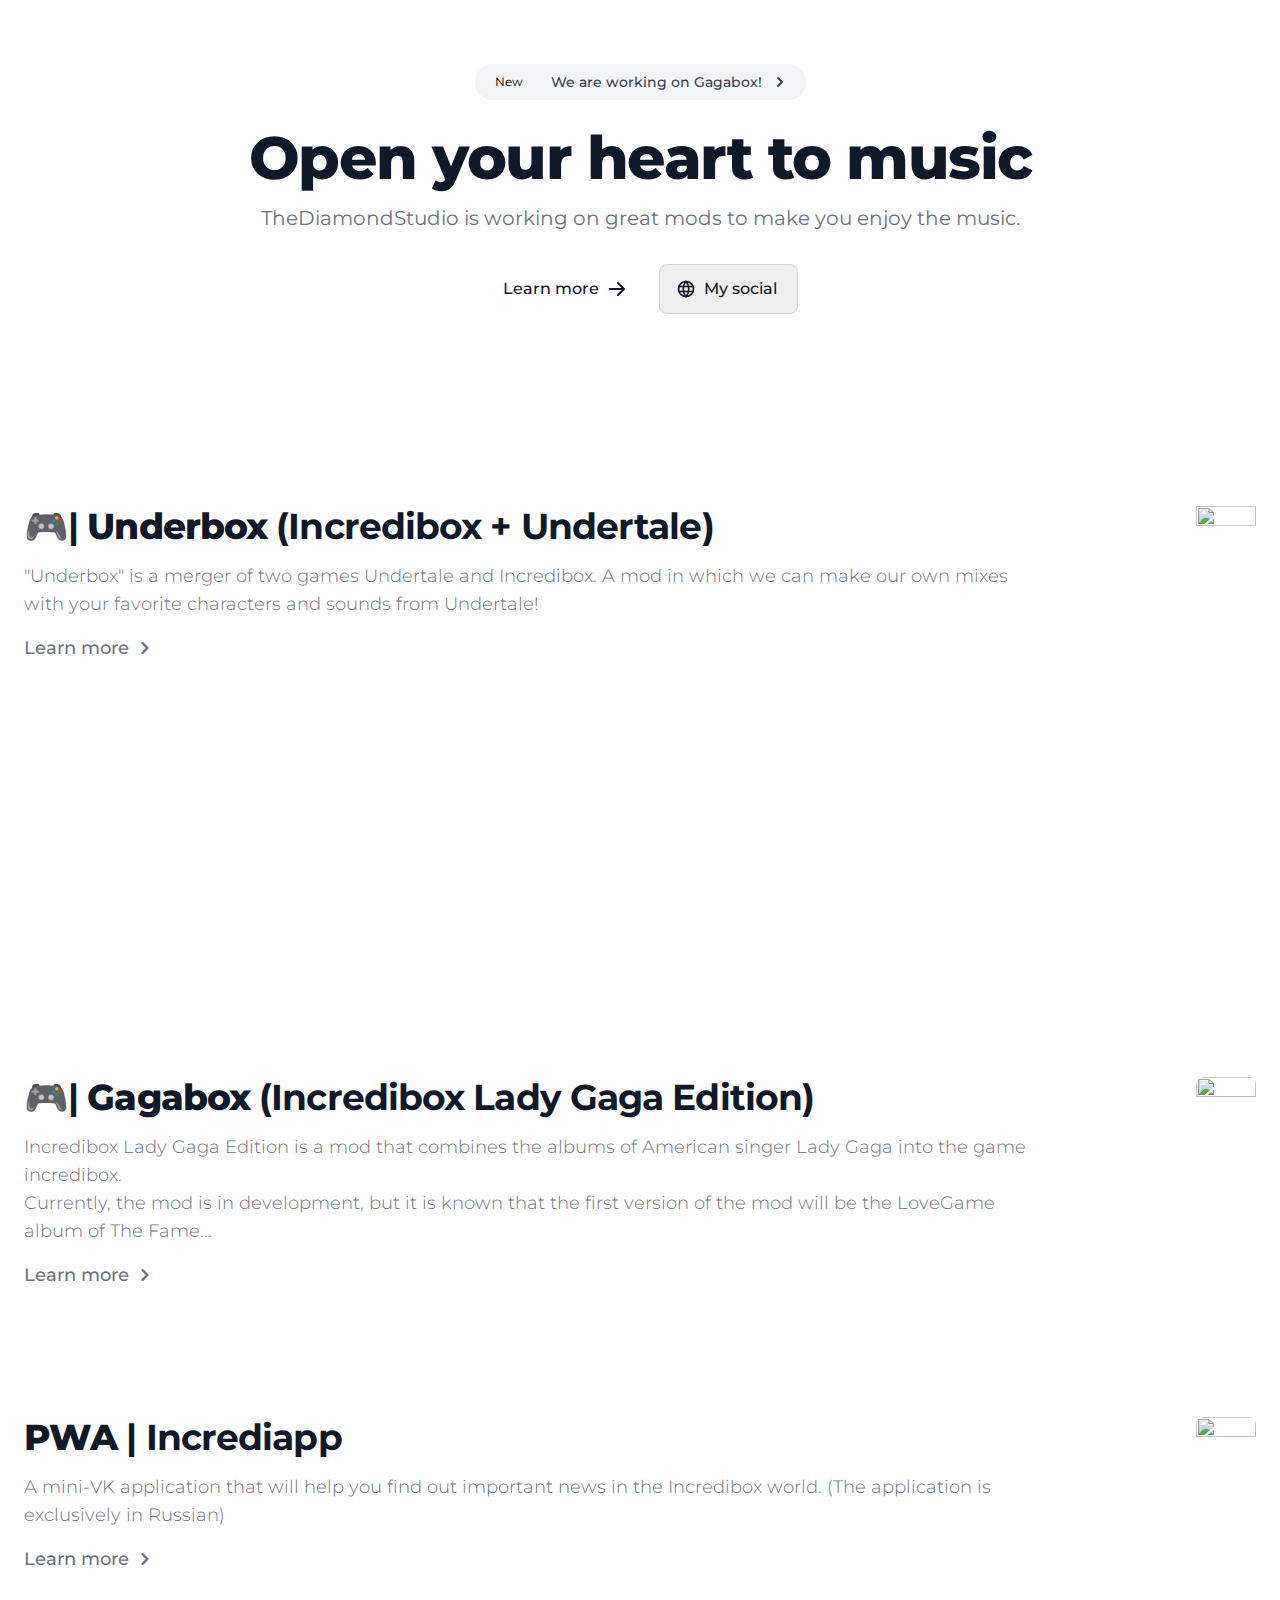
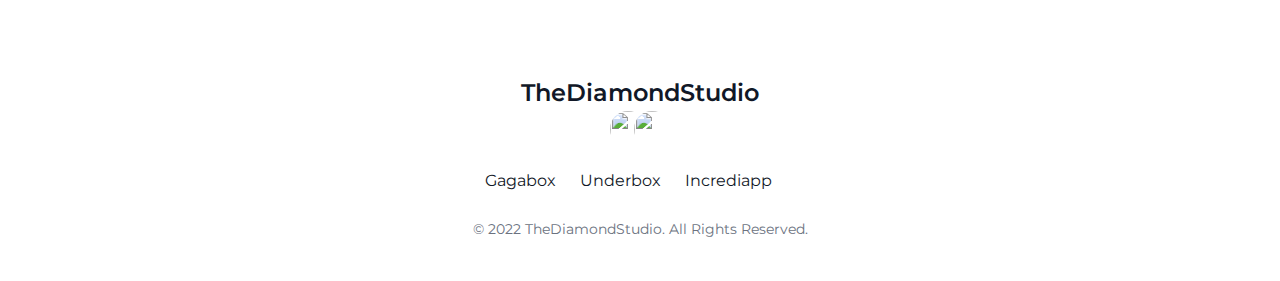
==== index.html @ dac0f0a5 "Add files via upload" ====
<!DOCTYPE html>
<html lang="en">
<head>
    <meta charset="UTF-8">
    <meta http-equiv="X-UA-Compatible" content="IE=edge">
    <meta name="viewport" content="width=device-width, initial-scale=1.0">
    <title>TheDiamondStuio | Open your heart to music</title>
    <meta property="og:title" content="TheDiamondStudio | Open your heart to music">
    <meta name="description" content="TheDiamondStudio is working on great mods to make you enjoy the music.">
    <meta name="author" content="TheDiamondStuio">
    <meta property="og:description" content="TheDiamondStudio is working on great mods to make you enjoy the music.">

        <link href="https://fonts.googleapis.com/css2?family=Montserrat:ital,wght@0,100;0,200;0,300;0,400;0,500;0,600;0,700;0,800;0,900;1,100;1,200;1,300;1,400;1,500;1,600;1,700;1,800;1,900&amp;display=swap" rel="stylesheet">
        <link
        rel="stylesheet"
        href="https://cdnjs.cloudflare.com/ajax/libs/animate.css/4.1.1/animate.min.css"
        />
        <link rel="shortcut icon" href="https://thediamondstudio.github.io/Gagabox/Diamond.PNG">
        <!-- SweetAlert2 -->
  <link rel="stylesheet" href="https://cdn.jsdelivr.net/npm/sweetalert2@11.4.24/dist/sweetalert2.min.css">
  <script src="https://cdn.jsdelivr.net/npm/sweetalert2@11.4.24/dist/sweetalert2.all.min.js"></script>
        <!-- jQuery -->
  <script src="https://cdnjs.cloudflare.com/ajax/libs/jquery/3.2.1/jquery.min.js"></script>
        <!-- Yandex.RTB -->
        
<script>window.yaContextCb=window.yaContextCb||[]</script>
<script src="https://yandex.ru/ads/system/context.js" async></script>
<link rel="stylesheet" href="https://thediamondstudio.github.io/incredipop.css"> 
<script src="https://thediamondstudio.github.io/tailwind3.1.8.js"></script>
<link rel="preconnect" href="https://fonts.googleapis.com">
<link rel="preconnect" href="https://fonts.gstatic.com" crossorigin>
   </head>
<body class="font-['Montserrat']">
    
    <section class="bg-white dark:bg-gray-900">
        <div class="py-8 px-4 mx-auto max-w-screen-xl text-center lg:py-16 lg:px-12">
            
            <a href="#" class="transition ease inline-flex justify-between items-center py-1 px-1 pr-4 mb-7 text-sm text-gray-700 bg-gray-100 rounded-full dark:bg-gray-800 dark:text-white hover:bg-gray-200 dark:hover:bg-gray-700 animate__fadeIn  animate__animated wow" role="alert">
                <span class="text-xs bg-primary-600 rounded-full text-black dark:text-white px-4 py-1.5 mr-3">New</span> <span class="text-sm font-medium">We are working on Gagabox!</span> 
                <svg class="ml-2 w-5 h-5" fill="currentColor" viewBox="0 0 20 20" xmlns="http://www.w3.org/2000/svg"><path fill-rule="evenodd" d="M7.293 14.707a1 1 0 010-1.414L10.586 10 7.293 6.707a1 1 0 011.414-1.414l4 4a1 1 0 010 1.414l-4 4a1 1 0 01-1.414 0z" clip-rule="evenodd"></path></svg>
            </a>

            <h1 class="mb-4 text-4xl font-extrabold tracking-tight leading-none text-gray-900 md:text-5xl lg:text-6xl dark:text-white animate__fadeIn  animate__animated wow">Open your heart to music</h1>
            <p class="mb-8 text-lg font-normal text-gray-500 lg:text-xl sm:px-16 xl:px-48 dark:text-gray-400 animate__fadeIn  animate__animated wow">TheDiamondStudio is working on great mods to make you enjoy the music.</p>
            <div class="flex flex-col mb-8 lg:mb-16 space-y-4 sm:flex-row sm:justify-center sm:space-y-0 sm:space-x-4">
                <a href="#more" class="text-gray-900 transition ease inline-flex justify-center items-center py-3 px-5 text-base font-medium text-center dark:text-white rounded-lg dark:bg-primary-700 dark:hover:bg-primary-800 focus:ring-4 focus:ring-primary-300 dark:focus:ring-primary-900 animate__fadeInUp  animate__animated wow">
                    Learn more
                    <svg class="ml-2 -mr-1 w-5 h-5" fill="currentColor" viewBox="0 0 20 20" xmlns="http://www.w3.org/2000/svg"><path fill-rule="evenodd" d="M10.293 3.293a1 1 0 011.414 0l6 6a1 1 0 010 1.414l-6 6a1 1 0 01-1.414-1.414L14.586 11H3a1 1 0 110-2h11.586l-4.293-4.293a1 1 0 010-1.414z" clip-rule="evenodd"></path></svg>
                </a>
                <button id="success" class="transition ease inline-flex justify-center items-center dark:bg-gray-500 py-3 px-5 text-base font-medium text-center text-gray-900 rounded-lg border border-gray-300 hover:bg-gray-100 focus:ring-4 focus:ring-gray-100 dark:text-white dark:border-gray-700 dark:hover:bg-gray-700 dark:focus:ring-gray-800 animate__fadeInUp  animate__animated wow">
                    <svg class="mr-2 -ml-1 w-5 h-5" xmlns="http://www.w3.org/2000/svg" class="icon icon-tabler icon-tabler-world" width="24" height="24" viewBox="0 0 24 24" stroke-width="2" stroke="currentColor" fill="none" stroke-linecap="round" stroke-linejoin="round">
                        <path stroke="none" d="M0 0h24v24H0z" fill="none"></path>
                        <circle cx="12" cy="12" r="9"></circle>
                        <line x1="3.6" y1="9" x2="20.4" y2="9"></line>
                        <line x1="3.6" y1="15" x2="20.4" y2="15"></line>
                        <path d="M11.5 3a17 17 0 0 0 0 18"></path>
                        <path d="M12.5 3a17 17 0 0 1 0 18"></path>
                     </svg>
                    My social
                </button>  
            </div>
            
            <script>
            
        // Alert Modal Type
		$(document).on('click', '#success', function(e) {
			swal.fire({
  title: '<strong>Stay tuned with us!</strong>',
  html:
    '<div class=" grid-rows-2 pb-8 flex flex-col space-y-4 "><a href="https://www.youtube.com/c/Diamond1895" class="transition ease inline-flex justify-center items-center py-3 px-5 text-base font-medium text-center text-gray-900 rounded-lg border border-gray-300 hover:bg-gray-100 focus:ring-4 focus:ring-gray-100 " style="visibility:visible;animation-name:fadeInUp"><svg class="mr-2 -ml-1 w-5 h-5" xmlns="http://www.w3.org/2000/svg" width="24" height="24" viewBox="0 0 24 24" stroke-width="2" stroke="currentColor" fill="none" stroke-linecap="round" stroke-linejoin="round"><path stroke="none" d="M0 0h24v24H0z" fill="none"></path><rect x="3" y="5" width="18" height="14" rx="4"></rect><path d="M10 9l5 3l-5 3z"></path></svg> Youtube</a> <a href="https://vk.com/blin.bear" class="transition ease inline-flex justify-center items-center py-3 px-5 text-base font-medium text-center text-gray-900 rounded-lg border border-gray-300 hover:bg-gray-100 focus:ring-4 focus:ring-gray-100 " style="visibility:visible;animation-name:fadeInUp"><svg class="mr-2 -ml-1 w-5 h-5" xmlns="http://www.w3.org/2000/svg" width="24" height="24" viewBox="0 0 24 24" stroke-width="2" stroke="currentColor" fill="none" stroke-linecap="round" stroke-linejoin="round"><path stroke="none" d="M0 0h24v24H0z" fill="none"></path><path d="M14 19h-4a8 8 0 0 1 -8 -8v-5h4v5a4 4 0 0 0 4 4h0v-9h4v4.5l.03 -.004a4.531 4.531 0 0 0 3.97 -4.496h4l-.342 1.711a6.858 6.858 0 0 1 -3.658 4.789h0a5.34 5.34 0 0 1 3.566 4.111l.434 2.389h0h-4a4.531 4.531 0 0 0 -3.97 -4.496v4.5z"></path></svg> VK</a> <a href="https://t.me/blin_bear" class="transition ease inline-flex justify-center items-center py-3 px-5 text-base font-medium text-center text-gray-900 rounded-lg border border-gray-300 hover:bg-gray-100 focus:ring-4 focus:ring-gray-100" style="visibility:visible;animation-name:fadeInUp"><svg class="mr-2 -ml-1 w-5 h-5" xmlns="http://www.w3.org/2000/svg" width="24" height="24" viewBox="0 0 24 24" stroke-width="2" stroke="currentColor" fill="none" stroke-linecap="round" stroke-linejoin="round"><path stroke="none" d="M0 0h24v24H0z" fill="none"></path><path d="M15 10l-4 4l6 6l4 -16l-18 7l4 2l2 6l3 -4"></path></svg> Telegram</a> <a href="https://instagram.com/blin.bear" class="transition ease inline-flex justify-center items-center py-3 px-5 text-base font-medium text-center text-gray-900 rounded-lg border border-gray-300 hover:bg-gray-100 focus:ring-4 focus:ring-gray-100" style="visibility:visible;animation-name:fadeInUp"><svg class="mr-2 -ml-1 w-5 h-5" xmlns="http://www.w3.org/2000/svg" width="24" height="24" viewBox="0 0 24 24" stroke-width="2" stroke="currentColor" fill="none" stroke-linecap="round" stroke-linejoin="round"><path stroke="none" d="M0 0h24v24H0z" fill="none"></path><rect x="4" y="4" width="16" height="16" rx="4"></rect><circle cx="12" cy="12" r="3"></circle><line x1="16.5" y1="7.5" x2="16.5" y2="7.501"></line></svg> Instagram</a></div>',
    showConfirmButton: false,
          showCloseButton: true,
          focusConfirm: false,
            width: '20em'
})
		});
            </script>
        </div>
    </section>
    <section id="#more" class="bg-white dark:bg-gray-900" >
        <div class="py-8 px-4 mx-auto max-w-screen-xl lg:py-16 lg:px-6">
            <a class="animate__fadeIn  animate__animated wow" href="https://thediamondstudio.github.io/Underbox/" style="float: right;">
                <img src="https://thediamondstudio.github.io/Underbox/favicon.svg" height="60" width="60">
               </a>
            <div class="max-w-screen-lg text-gray-500 sm:text-lg dark:text-gray-400">
                
                <h2 class="mb-4 text-4xl tracking-tight font-bold text-gray-900 dark:text-white animate__fadeIn  animate__animated wow">🎮| <span class="font-extrabold">Underbox</span> (Incredibox + Undertale)</h2>
                <p class="mb-4 font-light animate__fadeIn  animate__animated wow">"Underbox" is a merger of two games Undertale and Incredibox. A mod in which we can make our own mixes with your favorite characters and sounds from Undertale!</p>
                <a href="https://thediamondstudio.github.io/Underbox/" class="animate__fadeIn  animate__animated wow inline-flex items-center font-medium text-primary-600 hover:text-primary-800 dark:text-primary-500 dark:hover:text-primary-700">
                    Learn more
                    <svg class="ml-1 w-6 h-6" fill="currentColor" viewBox="0 0 20 20" xmlns="http://www.w3.org/2000/svg"><path fill-rule="evenodd" d="M7.293 14.707a1 1 0 010-1.414L10.586 10 7.293 6.707a1 1 0 011.414-1.414l4 4a1 1 0 010 1.414l-4 4a1 1 0 01-1.414 0z" clip-rule="evenodd"></path></svg>
                </a>
            </div>
            <iframe class="w-full aspect-video pb-2 pt-2 animate__fadeIn  animate__animated wow" height="287" src="https://www.youtube.com/embed/b-GG08Gz9do" title="UNDERBOX | SNOWDIN V2" frameborder="0" allow="accelerometer; autoplay; clipboard-write; encrypted-media; gyroscope; picture-in-picture" allowfullscreen></iframe> 
        </div>
        
      </section>
    <section class="bg-white dark:bg-gray-900">
        <div class="py-8 px-4 mx-auto max-w-screen-xl lg:py-16 lg:px-6 ">
            <a class="animate__fadeIn  animate__animated wow" href="https://thediamondstudio.github.io/Gagabox" style="float: right;">
                <img class="rounded-lg" src="https://is4-ssl.mzstatic.com/image/thumb/Music115/v4/1b/98/88/1b9888da-6a1f-bff0-ec03-518f445019f6/19UMGIM73435.rgb.jpg/300x300bb.webp" height="60" width="60">
               </a>
            <div class="max-w-screen-lg text-gray-500 sm:text-lg dark:text-gray-400 ">
                
                <h2 class="mb-4 text-4xl tracking-tight font-bold text-gray-900 dark:text-white animate__fadeIn  animate__animated wow">🎮| <span class="font-extrabold">Gagabox</span> (Incredibox Lady Gaga Edition)</h2>
                <p class="mb-4 font-light animate__fadeIn  animate__animated wow">Incredibox Lady Gaga Edition is a mod that combines the albums of American singer Lady Gaga into the game incredibox.
                    <br>Currently, the mod is in development, but it is known that the first version of the mod will be the LoveGame album of The Fame...</p>
                <a href="https://thediamondstudio.github.io/Gagabox" class=" animate__fadeIn  animate__animated wow inline-flex items-center font-medium text-primary-600 hover:text-primary-800 dark:text-primary-500 dark:hover:text-primary-700">
                    Learn more
                    <svg class="ml-1 w-6 h-6" fill="currentColor" viewBox="0 0 20 20" xmlns="http://www.w3.org/2000/svg"><path fill-rule="evenodd" d="M7.293 14.707a1 1 0 010-1.414L10.586 10 7.293 6.707a1 1 0 011.414-1.414l4 4a1 1 0 010 1.414l-4 4a1 1 0 01-1.414 0z" clip-rule="evenodd"></path></svg>
                </a>
            </div>
            
        
        </div>
        
      </section>
      <!--
      <section class="bg-white dark:bg-gray-900">
        <div class="py-8 px-4 mx-auto max-w-screen-xl lg:py-16 lg:px-6">
            <a class="animate__fadeIn  animate__animated wow" href="#" style="float: right;">
                <img class="rounded-lg" src="https://i.pinimg.com/236x/81/f3/bb/81f3bb5aa3445415687b1a88ee961983--teaching-activities-teaching-music.jpg" height="60" width="60">
               </a>
            <div class="max-w-screen-lg text-gray-500 sm:text-lg dark:text-gray-400 ">
                
                <h2 class="mb-4 text-4xl tracking-tight font-bold text-gray-900 dark:text-white animate__fadeIn  animate__animated wow" >🎮| <span class="font-extrabold">The Original On Mobiles</span> (Incredibox 2009)</h2>
                <p class="mb-4 font-light animate__fadeIn  animate__animated wow">This version has very unique aspects compared to the preceding versions. The version features Incredimen that have a very different appearance: with shorter hair, an earring on his right ear, and a slightly over-detailed face, this design is also adopted as Incredible Polo in the Incredibox art style, they also have less-smooth animation.<br>
                    The version also has 5 sound categories unlike the other versions where 4 are present, the categories consist of Instruments, Percussions, Effects, Chorus, and Voices, only having 8 sounds in total. This version unlocked the bonuses when you have used a certain total number of beatboxers on the screen, unlike the others where you would need a certain combination of sounds onscreen.</p>
                
            </div>
            <iframe class="animate__fadeIn  animate__animated wow w-full aspect-video p-4" height="287" src="https://www.youtube.com/embed/LehokruOzhY" title="Incredibox The Original on Mobiles 2 0 IS OUT! LINK IN DESC" frameborder="0" allow="accelerometer; autoplay; clipboard-write; encrypted-media; gyroscope; picture-in-picture" allowfullscreen></iframe>

            </div>
        
      </section>-->
      
      <!-- Yandex.RTB R-A-1754644-1 -->
<div id="yandex_rtb_R-A-1754644-1"></div>
<script>window.yaContextCb.push(()=>{
  Ya.Context.AdvManager.render({
    renderTo: 'yandex_rtb_R-A-1754644-1',
    blockId: 'R-A-1754644-1'
  })
})</script>

<!--
<section class="bg-white dark:bg-gray-900 ">
    <div class="py-8 px-4 mx-auto max-w-screen-xl lg:py-16 lg:px-6">
        <a href="#" class="animate__fadeIn  animate__animated wow" style="float: right;">
            <img class="rounded-lg" src="https://yt3.ggpht.com/a/AGF-l794jNW1umFD5VQNARiFfzYGUA29xlpou6s4Qw=s900-c-k-c0xffffffff-no-rj-mo" height="60" width="60">
           </a>
        <div class="max-w-screen-lg text-gray-500 sm:text-lg dark:text-gray-400">
            
            <h2 class="animate__fadeIn  animate__animated wow mb-4 text-4xl tracking-tight font-bold text-gray-900 dark:text-white">🎮| <span class="font-extrabold">Reskincredibox</span></h2>
            <p class="animate__fadeIn  animate__animated wow mb-4 font-light animate__fadeIn  animate__animated wow">Reskincredibox is the very first mod on Incredibox. Often, it is jokingly cited as not the best modification, because of its idea.
                The main idea of fashion is that the clothes of the characters of the game are repainted in other colors... Later, the modification received an important feature that makes the mod not so hopeless and boring. Bonuses in the modification are not just a repainted video-a number of original bonuses, but full-fledged independent bonuses, with their own plot, however, with the same sound.
                Mods are often joked about when they talk about some kind of bad modification, due to the fact that inexperienced modmakers often make their mods in the same way, simply repainting the characters in a new color, without bringing anything new and interesting globally.
                The developers of the mod are BBoxer and Artemiy Kopych</p>
            
        </div>
        <iframe class="animate__fadeIn  animate__animated wow w-full aspect-video p-4" height="287" src="https://www.youtube.com/embed/znACuXyM0X8" title="YouTube video player" frameborder="0" allow="accelerometer; autoplay; clipboard-write; encrypted-media; gyroscope; picture-in-picture" allowfullscreen></iframe>
        </div>
        
  </section>-->

  <!-- Yandex.RTB R-A-1754644-3 -->
<div id="yandex_rtb_R-A-1754644-3"></div>
<script>window.yaContextCb.push(()=>{
  Ya.Context.AdvManager.render({
    renderTo: 'yandex_rtb_R-A-1754644-3',
    blockId: 'R-A-1754644-3'
  })
})</script>

<section class="bg-white dark:bg-gray-900">
    <div class="py-8 px-4 mx-auto max-w-screen-xl lg:py-16 lg:px-6 ">
        <a class="animate__fadeIn  animate__animated wow" href="https://vk.com/app51397590" style="float: right;">
            <img class="rounded-lg" src="https://thediamondstudio.github.io/pwa/favicon.svg" height="60" width="60">
           </a>
        <div class="max-w-screen-lg text-gray-500 sm:text-lg dark:text-gray-400 ">
            
            <h2 class="mb-4 text-4xl tracking-tight font-bold text-gray-900 dark:text-white animate__fadeIn  animate__animated wow"><span class="font-extrabold">PWA</span> | Incrediapp</h2>
            <p class="mb-4 font-light animate__fadeIn  animate__animated wow">A mini-VK application that will help you find out important news in the Incredibox world. (The application is exclusively in Russian)</p>
            <a href="https://vk.com/app51397590" class=" animate__fadeIn  animate__animated wow inline-flex items-center font-medium text-primary-600 hover:text-primary-800 dark:text-primary-500 dark:hover:text-primary-700">
                Learn more
                <svg class="ml-1 w-6 h-6" fill="currentColor" viewBox="0 0 20 20" xmlns="http://www.w3.org/2000/svg"><path fill-rule="evenodd" d="M7.293 14.707a1 1 0 010-1.414L10.586 10 7.293 6.707a1 1 0 011.414-1.414l4 4a1 1 0 010 1.414l-4 4a1 1 0 01-1.414 0z" clip-rule="evenodd"></path></svg>
            </a>
        </div>
        
    
    </div>
    
  </section>
        
        <footer class="p-4 bg-white md:p-8 lg:p-10 dark:bg-gray-800">
            <div class="mx-auto max-w-screen-xl text-center">
                <a href="#" class="flex justify-center items-center text-2xl font-semibold text-gray-900 dark:text-white">
                    TheDiamondStudio    
                </a>
                <div class="flex mb-5 -space-x-4 justify-center">
                    <img class="w-10 h-10 rounded-full border-2 border-white dark:border-gray-800" src="https://thediamondstudio.github.io/Gagabox/Diamond.PNG" alt="">
                    <img class="w-10 h-10 rounded-full border-2 border-white dark:border-gray-800" src="https://thediamondstudio.github.io/Gagabox/Bboxer.jpg" alt="">
    
                </div>
                <ul class="flex flex-wrap justify-center items-center mb-6 text-gray-900 dark:text-white">
                    <li>
                        <a href="https://thediamondstudio.github.io/Gagabox" class="mr-4 hover:underline md:mr-6 ">Gagabox</a>
                    </li>
                    <li>
                        <a href="https://thediamondstudio.github.io/Underbox" class="mr-4 hover:underline md:mr-6">Underbox</a>
                    </li>
                    <li>
                        <a href="https://vk.com/app51397590" class="mr-4 hover:underline md:mr-6">Incrediapp</a>
                    </li>
                </ul>
                <span class="text-sm text-gray-500 sm:text-center dark:text-gray-400">© 2022 <a href="#" class="hover:underline">TheDiamondStudio</a>. All Rights Reserved.</span>
            </div>
          </footer>
    <script src="https://wowjs.uk/dist/wow.min.js"></script>
              <script>
              new WOW().init();
              </script>
</body>
</html>
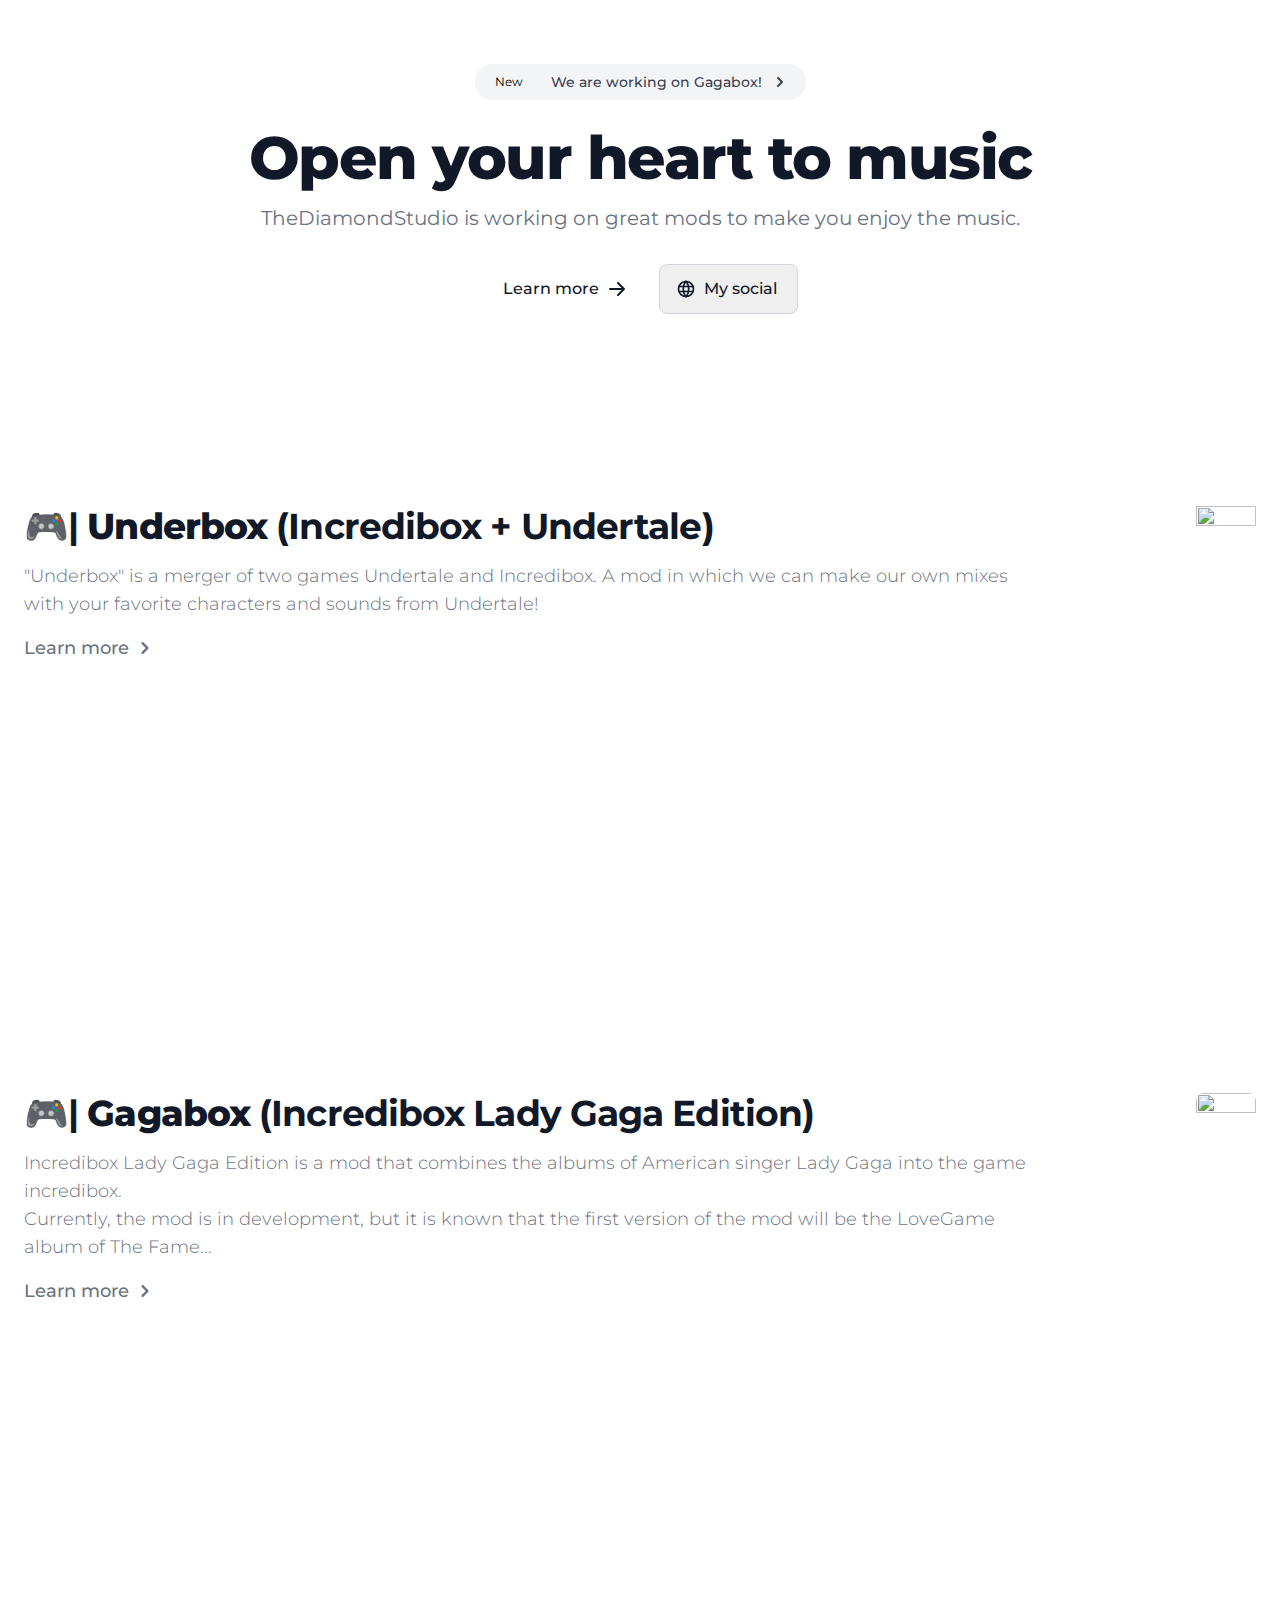
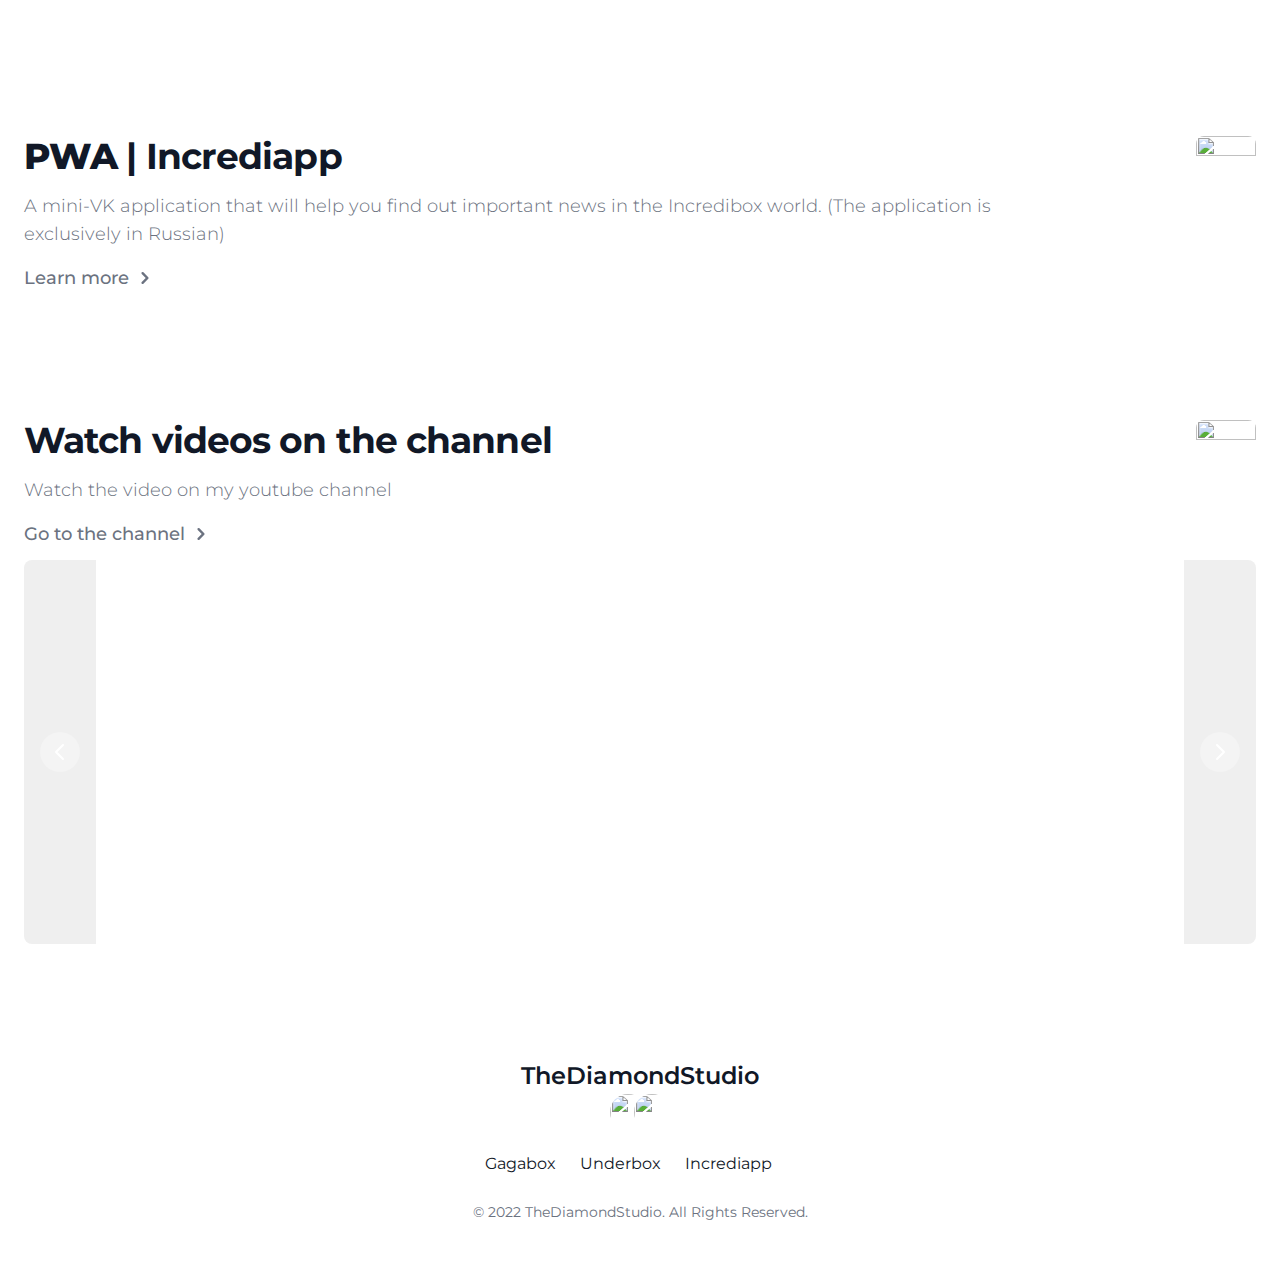
==== commit c5416239: "Add files via upload" ====
--- a/index.html
+++ b/index.html
@@ -9,6 +9,8 @@
     <meta name="description" content="TheDiamondStudio is working on great mods to make you enjoy the music.">
     <meta name="author" content="TheDiamondStuio">
     <meta property="og:description" content="TheDiamondStudio is working on great mods to make you enjoy the music.">
+    <link rel="stylesheet" href="https://unpkg.com/flowbite@1.5.3/dist/flowbite.min.css" />
+
 
         <link href="https://fonts.googleapis.com/css2?family=Montserrat:ital,wght@0,100;0,200;0,300;0,400;0,500;0,600;0,700;0,800;0,900;1,100;1,200;1,300;1,400;1,500;1,600;1,700;1,800;1,900&amp;display=swap" rel="stylesheet">
         <link
@@ -91,7 +93,10 @@
                     <svg class="ml-1 w-6 h-6" fill="currentColor" viewBox="0 0 20 20" xmlns="http://www.w3.org/2000/svg"><path fill-rule="evenodd" d="M7.293 14.707a1 1 0 010-1.414L10.586 10 7.293 6.707a1 1 0 011.414-1.414l4 4a1 1 0 010 1.414l-4 4a1 1 0 01-1.414 0z" clip-rule="evenodd"></path></svg>
                 </a>
             </div>
-            <iframe class="w-full aspect-video pb-2 pt-2 animate__fadeIn  animate__animated wow" height="287" src="https://www.youtube.com/embed/b-GG08Gz9do" title="UNDERBOX | SNOWDIN V2" frameborder="0" allow="accelerometer; autoplay; clipboard-write; encrypted-media; gyroscope; picture-in-picture" allowfullscreen></iframe> 
+            <div class="pb-2 pt-2">
+                
+                <iframe class="w-full rounded-lg animate__fadeIn  animate__animated wow" height="287" src="https://www.youtube.com/embed/b-GG08Gz9do" title="UNDERBOX | SNOWDIN V2" frameborder="0" allow="accelerometer; autoplay; clipboard-write; encrypted-media; gyroscope; picture-in-picture" allowfullscreen></iframe> 
+            </div>
         </div>
         
       </section>
@@ -110,7 +115,10 @@
                     <svg class="ml-1 w-6 h-6" fill="currentColor" viewBox="0 0 20 20" xmlns="http://www.w3.org/2000/svg"><path fill-rule="evenodd" d="M7.293 14.707a1 1 0 010-1.414L10.586 10 7.293 6.707a1 1 0 011.414-1.414l4 4a1 1 0 010 1.414l-4 4a1 1 0 01-1.414 0z" clip-rule="evenodd"></path></svg>
                 </a>
             </div>
-            
+            <div class="pb-2 pt-2">
+                
+                <iframe class="w-full rounded-lg animate__fadeIn  animate__animated wow" height="287" src="https://www.youtube.com/embed/ncFnkT-SF_A" title="LOVEGAME | TEASER №1" frameborder="0" allow="accelerometer; autoplay; clipboard-write; encrypted-media; gyroscope; picture-in-picture" allowfullscreen></iframe> 
+            </div>
         
         </div>
         
@@ -163,7 +171,29 @@
         
   </section>-->
 
-  <!-- Yandex.RTB R-A-1754644-3 -->
+
+
+<section class="bg-white dark:bg-gray-900">
+    <div class="py-8 px-4 mx-auto max-w-screen-xl lg:py-16 lg:px-6 ">
+        <a class="animate__fadeIn  animate__animated wow" href="https://vk.com/app51397590" style="float: right;">
+            <img class="rounded-lg" src="https://thediamondstudio.github.io/pwa/favicon.svg" height="60" width="60">
+           </a>
+        <div class="max-w-screen-lg text-gray-500 sm:text-lg dark:text-gray-400 ">
+            
+            <h2 class="mb-4 text-4xl tracking-tight font-bold text-gray-900 dark:text-white animate__fadeIn  animate__animated wow"><span class="font-extrabold">PWA</span> | Incrediapp</h2>
+            <p class="mb-4 font-light animate__fadeIn  animate__animated wow">A mini-VK application that will help you find out important news in the Incredibox world. (The application is exclusively in Russian)</p>
+            <a href="https://vk.com/app51397590" class=" animate__fadeIn  animate__animated wow inline-flex items-center font-medium text-primary-600 hover:text-primary-800 dark:text-primary-500 dark:hover:text-primary-700">
+                Learn more
+                <svg class="ml-1 w-6 h-6" fill="currentColor" viewBox="0 0 20 20" xmlns="http://www.w3.org/2000/svg"><path fill-rule="evenodd" d="M7.293 14.707a1 1 0 010-1.414L10.586 10 7.293 6.707a1 1 0 011.414-1.414l4 4a1 1 0 010 1.414l-4 4a1 1 0 01-1.414 0z" clip-rule="evenodd"></path></svg>
+            </a>
+        </div>
+        
+    
+    </div>
+    
+  </section>
+
+          <!-- Yandex.RTB R-A-1754644-3 -->
 <div id="yandex_rtb_R-A-1754644-3"></div>
 <script>window.yaContextCb.push(()=>{
   Ya.Context.AdvManager.render({
@@ -174,24 +204,62 @@
 
 <section class="bg-white dark:bg-gray-900">
     <div class="py-8 px-4 mx-auto max-w-screen-xl lg:py-16 lg:px-6 ">
-        <a class="animate__fadeIn  animate__animated wow" href="https://vk.com/app51397590" style="float: right;">
+        <a class="animate__fadeIn  animate__animated wow" href="https://thediamondstudio.github.io/Gagabox/Diamond.PNG" style="float: right;">
             <img class="rounded-lg" src="https://thediamondstudio.github.io/pwa/favicon.svg" height="60" width="60">
            </a>
         <div class="max-w-screen-lg text-gray-500 sm:text-lg dark:text-gray-400 ">
             
-            <h2 class="mb-4 text-4xl tracking-tight font-bold text-gray-900 dark:text-white animate__fadeIn  animate__animated wow"><span class="font-extrabold">PWA</span> | Incrediapp</h2>
-            <p class="mb-4 font-light animate__fadeIn  animate__animated wow">A mini-VK application that will help you find out important news in the Incredibox world. (The application is exclusively in Russian)</p>
-            <a href="https://vk.com/app51397590" class=" animate__fadeIn  animate__animated wow inline-flex items-center font-medium text-primary-600 hover:text-primary-800 dark:text-primary-500 dark:hover:text-primary-700">
-                Learn more
+            <h2 class="mb-4 text-4xl tracking-tight font-bold text-gray-900 dark:text-white animate__fadeIn  animate__animated wow">Watch videos on the channel</h2>
+            <p class="mb-4 font-light animate__fadeIn  animate__animated wow">Watch the video on my youtube channel</p>
+            <a href="https://www.youtube.com/c/Diamond1895/" class=" animate__fadeIn  animate__animated wow inline-flex items-center font-medium text-primary-600 hover:text-primary-800 dark:text-primary-500 dark:hover:text-primary-700">
+                Go to the channel
                 <svg class="ml-1 w-6 h-6" fill="currentColor" viewBox="0 0 20 20" xmlns="http://www.w3.org/2000/svg"><path fill-rule="evenodd" d="M7.293 14.707a1 1 0 010-1.414L10.586 10 7.293 6.707a1 1 0 011.414-1.414l4 4a1 1 0 010 1.414l-4 4a1 1 0 01-1.414 0z" clip-rule="evenodd"></path></svg>
             </a>
         </div>
         
-    
+        <div id="controls-carousel" class="relative pt-3 pb-3" data-carousel="static">
+            <!-- Carousel wrapper -->
+            <div class="relative h-56 overflow-hidden rounded-lg md:h-96">
+                 <!-- Item 1 -->
+                <div class="hidden duration-700 ease-in-out" data-carousel-item="active">
+                    <iframe class="w-full h-full rounded-lg animate__fadeIn  animate__animated wow" src="https://www.youtube.com/embed/ncFnkT-SF_A" title="LOVEGAME | TEASER №1" frameborder="0" allow="accelerometer; autoplay; clipboard-write; encrypted-media; gyroscope; picture-in-picture" allowfullscreen></iframe> 
+                </div>
+                <!-- Item 2 -->
+                <div class="hidden duration-700 ease-in-out" data-carousel-item>
+                    <iframe class="w-full h-full rounded-lg animate__fadeIn  animate__animated wow" src="https://www.youtube.com/embed/vzIwmJNAmGs" title="Underbox V1 - Official Review" frameborder="0" allow="accelerometer; autoplay; clipboard-write; encrypted-media; gyroscope; picture-in-picture" allowfullscreen></iframe> 
+                </div>
+                <!-- Item 3 -->
+                <div class="hidden duration-700 ease-in-out" data-carousel-item>
+                    <iframe class="w-full h-full rounded-lg animate__fadeIn  animate__animated wow" src="https://www.youtube.com/embed/qywZSAPh2GQ" title="Travis Incredible Polo - Little Fan made animation Voice on Polo" frameborder="0" allow="accelerometer; autoplay; clipboard-write; encrypted-media; gyroscope; picture-in-picture" allowfullscreen></iframe> 
+                </div>
+                <!-- Item 4 -->
+                <div class="hidden duration-700 ease-in-out" data-carousel-item>
+                    <iframe class="w-full h-full rounded-lg animate__fadeIn  animate__animated wow" src="https://www.youtube.com/embed/epWL6DwAS5k" title="Ambush Incredible Polo - Little Fan made animation Voice on Polo" frameborder="0" allow="accelerometer; autoplay; clipboard-write; encrypted-media; gyroscope; picture-in-picture" allowfullscreen></iframe> 
+                </div>
+                <!-- Item 5 -->
+                <div class="hidden duration-700 ease-in-out" data-carousel-item>
+                    <iframe class="w-full h-full rounded-lg animate__fadeIn  animate__animated wow" src="https://www.youtube.com/embed/0mDhBrC-hIw" title="All Bonuses together - Incredibox v8 Dystopia" frameborder="0" allow="accelerometer; autoplay; clipboard-write; encrypted-media; gyroscope; picture-in-picture" allowfullscreen></iframe> 
+                </div>
+                <div class="hidden duration-700 ease-in-out" data-carousel-item>
+                    <iframe class="w-full h-full rounded-lg animate__fadeIn  animate__animated wow" src="https://www.youtube.com/embed/uwnRmJU54nw" title="Rise to the Sun Incredibox v8 Single on Polo - FanMade Animation" frameborder="0" allow="accelerometer; autoplay; clipboard-write; encrypted-media; gyroscope; picture-in-picture" allowfullscreen></iframe> 
+                </div>
+            <!-- Slider controls -->
+            <button type="button" class="absolute top-0 left-0 z-30 flex items-center justify-center h-full px-4 cursor-pointer group focus:outline-none" data-carousel-prev>
+                <span class="inline-flex items-center justify-center w-10 h-10 rounded-full bg-white/30 dark:bg-gray-800/30 group-hover:bg-white/50 dark:group-hover:bg-gray-800/60 group-focus:ring-4 group-focus:ring-white dark:group-focus:ring-gray-800/70 group-focus:outline-none">
+                    <svg aria-hidden="true" class="w-6 h-6 text-white dark:text-gray-800" fill="none" stroke="currentColor" viewBox="0 0 24 24" xmlns="http://www.w3.org/2000/svg"><path stroke-linecap="round" stroke-linejoin="round" stroke-width="2" d="M15 19l-7-7 7-7"></path></svg>
+                    <span class="sr-only">Previous</span>
+                </span>
+            </button>
+            <button type="button" class="absolute top-0 right-0 z-30 flex items-center justify-center h-full px-4 cursor-pointer group focus:outline-none" data-carousel-next>
+                <span class="inline-flex items-center justify-center w-10 h-10 rounded-full bg-white/30 dark:bg-gray-800/30 group-hover:bg-white/50 dark:group-hover:bg-gray-800/60 group-focus:ring-4 group-focus:ring-white dark:group-focus:ring-gray-800/70 group-focus:outline-none">
+                    <svg aria-hidden="true" class="w-6 h-6 text-white dark:text-gray-800" fill="none" stroke="currentColor" viewBox="0 0 24 24" xmlns="http://www.w3.org/2000/svg"><path stroke-linecap="round" stroke-linejoin="round" stroke-width="2" d="M9 5l7 7-7 7"></path></svg>
+                    <span class="sr-only">Next</span>
+                </span>
+            </button>
+        </div>
     </div>
-    
   </section>
-        
+
         <footer class="p-4 bg-white md:p-8 lg:p-10 dark:bg-gray-800">
             <div class="mx-auto max-w-screen-xl text-center">
                 <a href="#" class="flex justify-center items-center text-2xl font-semibold text-gray-900 dark:text-white">
@@ -220,5 +288,9 @@
               <script>
               new WOW().init();
               </script>
+    <script src="https://unpkg.com/flowbite@1.5.3/dist/flowbite.js"></script>
+
+
+              
 </body>
 </html>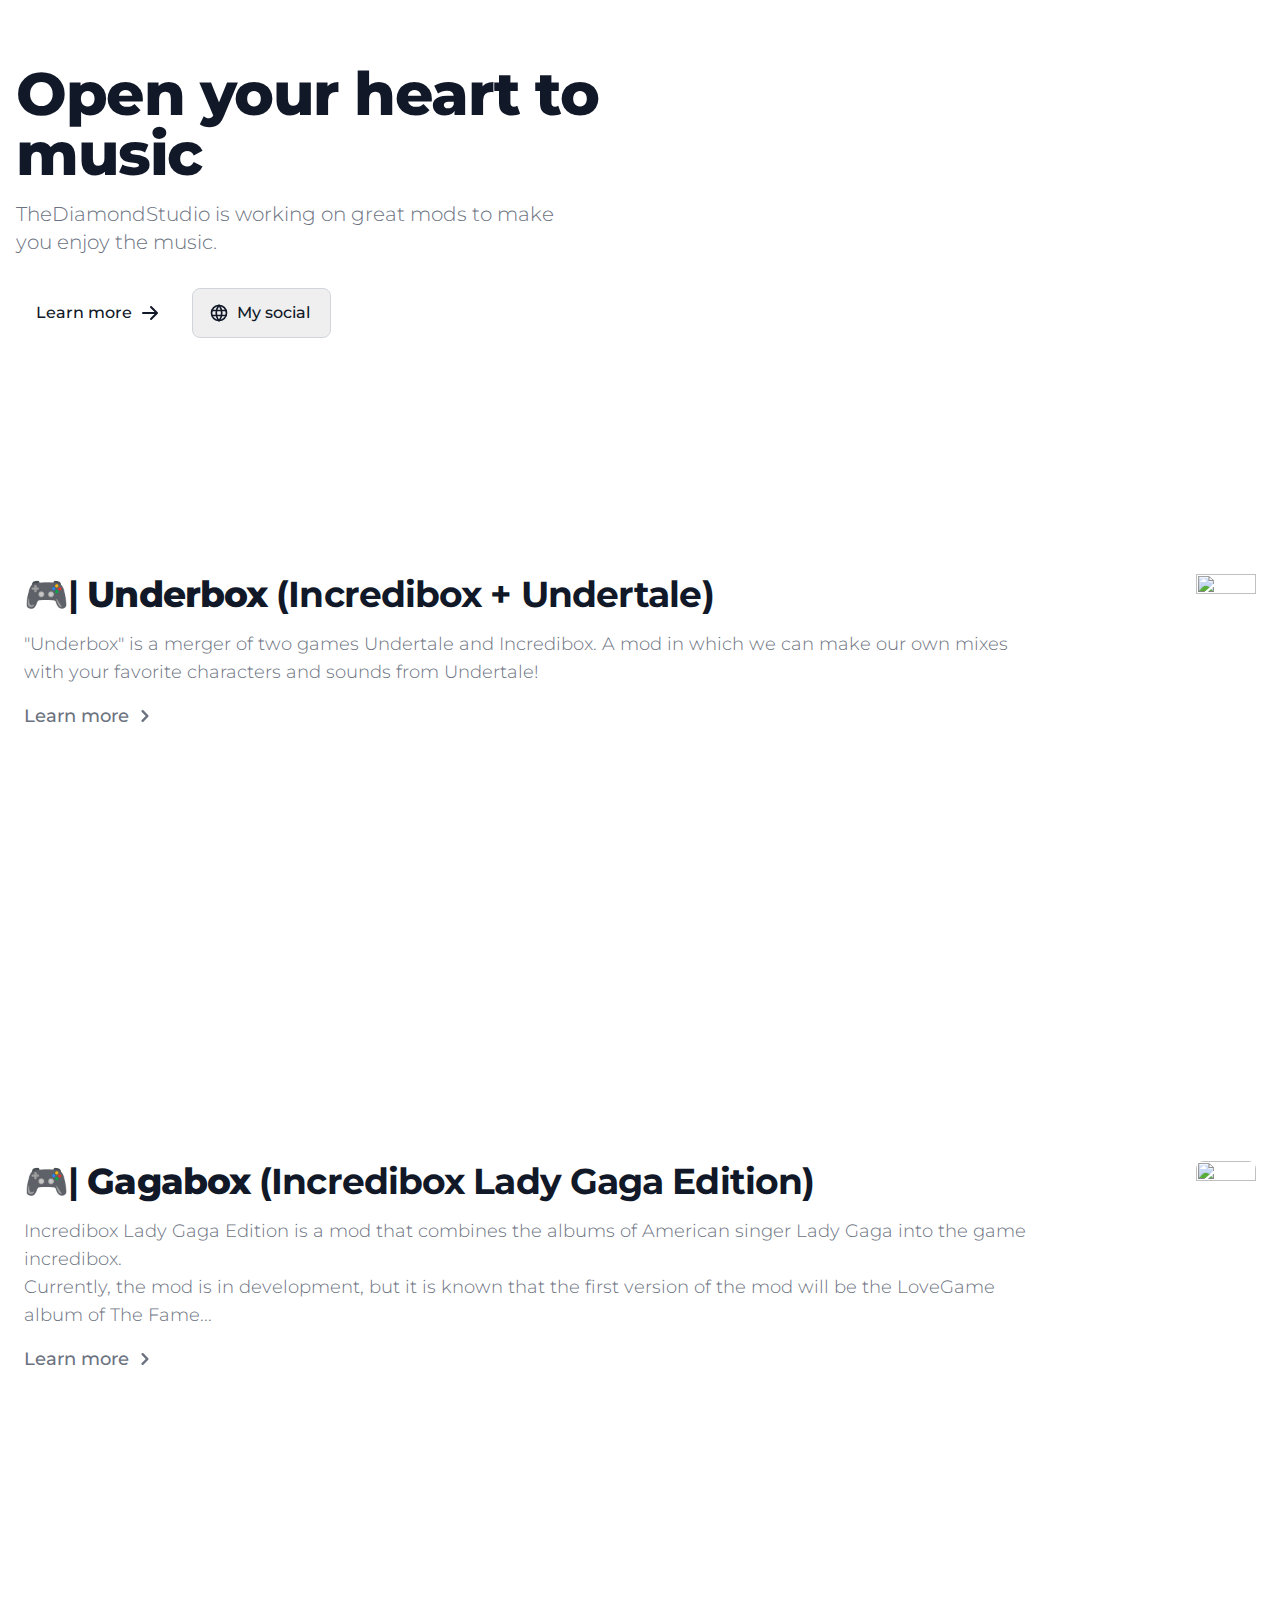
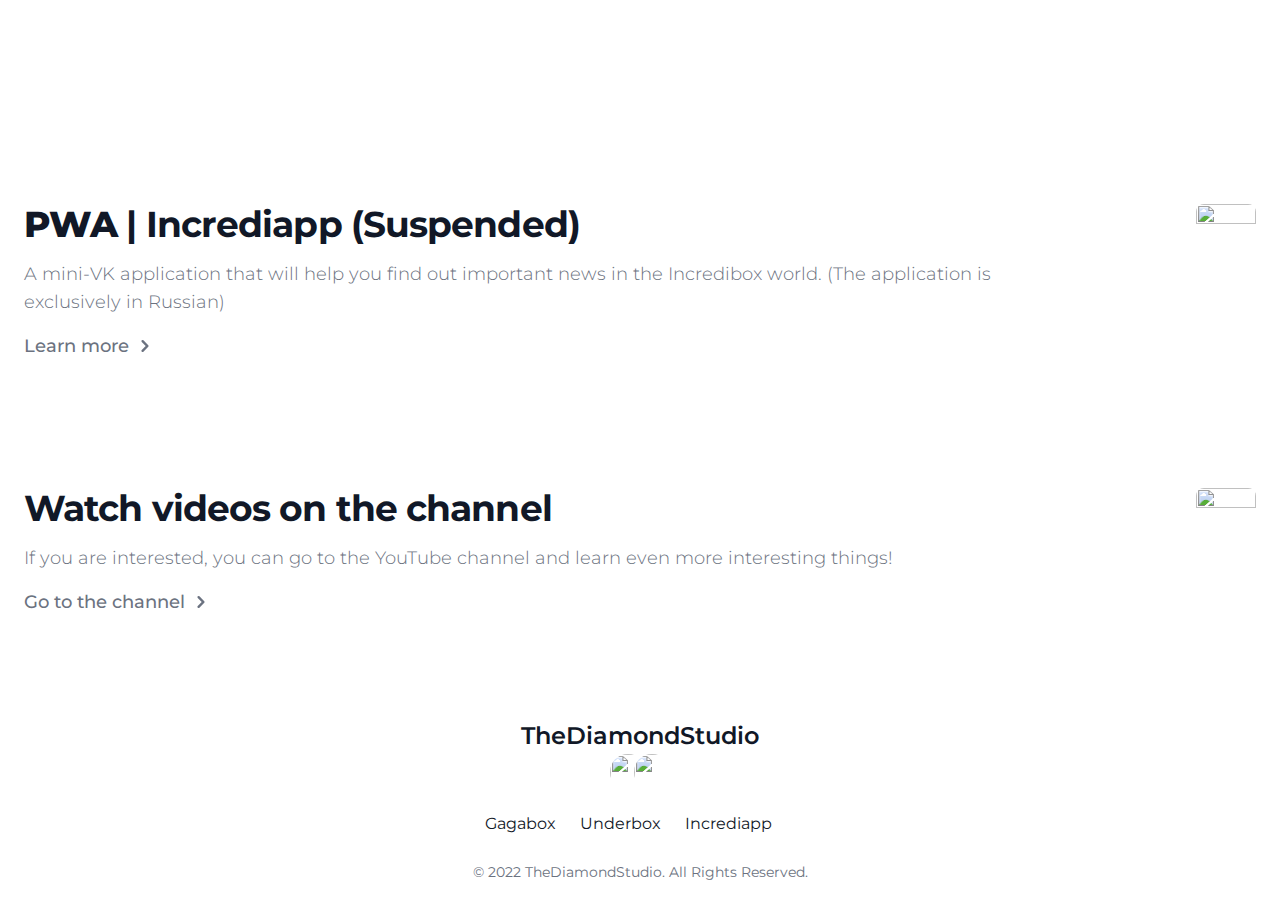
==== commit d0d4af83: "23.11.2022 23:32" ====
--- a/index.html
+++ b/index.html
@@ -27,42 +27,57 @@
         
 <script>window.yaContextCb=window.yaContextCb||[]</script>
 <script src="https://yandex.ru/ads/system/context.js" async></script>
-<link rel="stylesheet" href="https://thediamondstudio.github.io/incredipop.css"> 
+<link rel="stylesheet" href="https://thediamondstudio.github.io/incredipop.css">
+<style>
+    .ubsPczbxEg7lOg0_Eg1A{pointer-events:none}.iZ8W30HPRQAuO6al90LU{position:absolute}.QYPW4nl6nHaIbrtaXf4h{position:relative}.BlSalPC4mE3l43xyY9d0{bottom:0;top:0}._J57_xJ7KhmAX1D2Pnei{left:0}.tm1yTxXiyCm3VVMO71dj{grid-column:span 6/span 6}.RV8RoaI_SlEMC5CEQ3ms{margin-left:auto;margin-right:auto}._BTfre_DcBxkj7buMlKq{margin-bottom:2rem}._9OKVeTXzfSwD_NYO6_G{margin-bottom:1rem}.SGCI_v4dZasZ65DtKHsW{margin-bottom:1.5rem}.cq1ij1EsUw0V2rrqeYEc{margin-bottom:.75rem}.rD4HtsUG_hahmbh2Kj09{margin-bottom:.5rem}.QGosQoeY76W_hWM2rgwJ{margin-left:.5rem}._jLczS56BNus73LweMxN{margin-right:-.25rem}._gmxfZ2BpOHxa6nWwqBB{margin-right:.5rem}.ttxtqsLWp2pFRX8yUvWd{display:block}.kqgYncRJQ7spwKfig6It{display:flex}.ay0ziTPUL4Ag5d1DkSY7{display:inline-flex}.i0EfZzmTLElZVOble53D{display:grid}.j2x7_17hqRVmwte_tWFa{display:none}.RRXFBumaW2SHdseZaWm6{height:1.25rem}.eVNhx7m5tjSVbfYQzDdT{height:1rem}.TTHKzTGysuSDVgqduagg{height:16rem}._pwSRUXRHN5bHphyTRKz{height:2rem}.fGULyrX3v9TS2am2Wk6K{height:1.75rem}._XD2a764x49B1E2F9f8X{height:1.5rem}.eUuXwBkW5W4__eatjSfd{width:1.25rem}.jCISvWkW5oStPH6Wrb_H{width:100%}.kbeH5ty3CtPKxXm5TXph{width:1rem}.HV01LldvyEqRHHy0hljF{max-width:1280px}.kGhDh7KA3u9kW8Wcdi48{max-width:36rem}._A_LQCRWRwGPsY8ta5Q_{grid-template-columns:repeat(2,minmax(0,1fr))}.neyUwteEn7DOg9pBSJJE{align-items:center}._WclR59Ji8jwfmjPtOei{justify-content:center}.MSzSnYVuK0BuLFmWaksd{gap:2rem}.FLfl_xS1XCloWU2wRi87>:not([hidden])~:not([hidden]){--tw-space-y-reverse:0;margin-bottom:calc(1rem*var(--tw-space-y-reverse));margin-top:calc(1rem*(1 - var(--tw-space-y-reverse)))}.sXryjJtpSuepHYRQvdmw>:not([hidden])~:not([hidden]){--tw-divide-x-reverse:0;border-left-width:calc(1px*(1 - var(--tw-divide-x-reverse)));border-right-width:calc(1px*var(--tw-divide-x-reverse))}.yGKSom6xHdY1EhaYGurI>:not([hidden])~:not([hidden]){--tw-divide-opacity:1;border-color:rgb(229 231 235/var(--tw-divide-opacity))}._Qk4_E9_iLqcHsRZZ4ge{border-radius:.5rem}.PWreZZgitgAm_Nv4Noh9{border-width:1px}.T_tFENbpK8DMDNjQRyQa{--tw-border-opacity:1;border-color:rgb(209 213 219/var(--tw-border-opacity))}.yjGyQxv8jnYk9_MGMqLN{--tw-bg-opacity:1;background-color:rgb(255 255 255/var(--tw-bg-opacity))}.jCHKuJ3G7rklx_LiAfbf{--tw-bg-opacity:1;background-color:rgb(249 250 251/var(--tw-bg-opacity))}._7ErNxHG5jDLGpANMK93{padding:.75rem}.OmM4wtdsNjVR2r7OSzsm{padding-bottom:2rem;padding-top:2rem}.veFXkDzfJN473U3ycrV8{padding-left:1rem;padding-right:1rem}.bFARDnno0HUtfhktTXfR{padding-left:1.25rem;padding-right:1.25rem}._gKcj49wZgnwx1LpcJi6{padding-bottom:.625rem;padding-top:.625rem}.zhRMeqbg7JsftloqW_W6{padding-bottom:.5rem;padding-top:.5rem}._mzhSDAYlA3W05MgSqAf{padding-left:.75rem}.PSQP9kvsunDmw48W3Bk4{padding-left:2.5rem}.XflD9kYruEsvgUGi78wU{padding-right:1.25rem}.fF8rgOnW6c5_84KFva_4{padding-left:1.25rem}._F_1gdhzusC6tSOWHtx_{text-align:center}._Bu4HL5sPDOGN_IKUsOc{font-size:2.25rem;line-height:2.5rem}.MxG1ClE4KPrIvlL5_Q5x{font-size:.875rem;line-height:1.25rem}.P2kov_od1FPjxxII24T5{font-weight:800}.XdjN1uxS_rsa3F90ox40{font-weight:300}._A6LflweZRUwrcL6M2Tk{font-weight:500}.oTkHpmOXEgQRdykOe3sq{font-weight:400}.MxQqv3Z913orO6JQGGbH{line-height:1}.marR_sCaF_d1KewmkXGX{letter-spacing:-.025em}.g3OYBOqwXUEW4dRGogkH{--tw-text-opacity:1;color:rgb(17 24 39/var(--tw-text-opacity))}.K1PPCJwslha8GUIvV_Cr{--tw-text-opacity:1;color:rgb(107 114 128/var(--tw-text-opacity))}.wP9HMsqy6b96l2HBRbgb{--tw-text-opacity:1;color:rgb(255 255 255/var(--tw-text-opacity))}._xQT_qSXfwWf6ZhwRle4:hover{--tw-text-opacity:1;color:rgb(17 24 39/var(--tw-text-opacity))}.qHIOIw8TObHgD3VvKa5x:focus{outline:2px solid transparent;outline-offset:2px}._FONMPVaCsLFJJGDaaIL:focus{--tw-ring-offset-shadow:var(--tw-ring-inset) 0 0 0 var(--tw-ring-offset-width) var(--tw-ring-offset-color);--tw-ring-shadow:var(--tw-ring-inset) 0 0 0 calc(4px + var(--tw-ring-offset-width)) var(--tw-ring-color);box-shadow:var(--tw-ring-offset-shadow),var(--tw-ring-shadow),var(--tw-shadow,0 0 #0000)}._neKTiNR9ODo9dbROzCM ._BIVSYBXQUqEf_ltPrSk{--tw-border-opacity:1;border-color:rgb(75 85 99/var(--tw-border-opacity))}._neKTiNR9ODo9dbROzCM .zlFmyfujKXCLCPyPEOIS{--tw-bg-opacity:1;background-color:rgb(17 24 39/var(--tw-bg-opacity))}._neKTiNR9ODo9dbROzCM ._t2wg7hRcyKsNN8CSSeU{--tw-bg-opacity:1;background-color:rgb(55 65 81/var(--tw-bg-opacity))}._neKTiNR9ODo9dbROzCM .a0Ed69aMSu0vgf4oysz0{--tw-text-opacity:1;color:rgb(255 255 255/var(--tw-text-opacity))}._neKTiNR9ODo9dbROzCM .eCx_6PNzncAD5yo7Qcic{--tw-text-opacity:1;color:rgb(156 163 175/var(--tw-text-opacity))}._neKTiNR9ODo9dbROzCM ._Rz9TooiK_4jTN_Ub8Gm{--tw-text-opacity:1;color:rgb(209 213 219/var(--tw-text-opacity))}._neKTiNR9ODo9dbROzCM ._DJ2tfp6E9c_teMKVD3z::-moz-placeholder{--tw-placeholder-opacity:1;color:rgb(156 163 175/var(--tw-placeholder-opacity))}._neKTiNR9ODo9dbROzCM ._DJ2tfp6E9c_teMKVD3z:-ms-input-placeholder{--tw-placeholder-opacity:1;color:rgb(156 163 175/var(--tw-placeholder-opacity))}._neKTiNR9ODo9dbROzCM ._DJ2tfp6E9c_teMKVD3z::placeholder{--tw-placeholder-opacity:1;color:rgb(156 163 175/var(--tw-placeholder-opacity))}._neKTiNR9ODo9dbROzCM .DTyjKhtXBNaebZa5L0l9:hover{--tw-text-opacity:1;color:rgb(255 255 255/var(--tw-text-opacity))}@media (min-width:640px){.cxllbI_i0oLKH8X0GJ_w{margin-bottom:1.5rem}.U4m6yFbNbl_ea9gVo2Uw{display:flex}.EKV7vjFWRIIXIIo_BLeW{width:20rem}._mELhemY9faJ9cOfhVds{width:auto}._6rbWuGQU_dSYuqLr0pw{gap:3rem}._rT9gacXyvSO1fCjLFak>:not([hidden])~:not([hidden]){--tw-space-y-reverse:0;margin-bottom:calc(0px*var(--tw-space-y-reverse));margin-top:calc(0px*(1 - var(--tw-space-y-reverse)))}._uGk0TKCucyvLBoD8KyB>:not([hidden])~:not([hidden]){--tw-space-x-reverse:0;margin-left:calc(1rem*(1 - var(--tw-space-x-reverse)));margin-right:calc(1rem*var(--tw-space-x-reverse))}}@media (min-width:768px){.vJI0_9_pvj3H7Rk3irhR{grid-template-columns:repeat(3,minmax(0,1fr))}.feKIIYgYvgdVAjcEE6Kj{font-size:3rem;line-height:1}.BygxL63OH6g8tW90EiE8{font-size:1.125rem;line-height:1.75rem}}@media (min-width:1024px){.b0iSOCRkRx_jfCSyRuGW{margin-left:0;margin-right:0}._VLOQCkYad7uisrjSkrG{margin-bottom:6rem}.QTzX2Cr9jhY6WXuEsiB_{margin-bottom:0}._kUFAjExH_qwNelRHnuR{grid-template-columns:repeat(12,minmax(0,1fr))}._FqD3mbXv_G8zIRJwwme{grid-template-columns:repeat(6,minmax(0,1fr))}.t1SLzEjP9S6Ci4SGlb6r{justify-content:flex-start}._QTZoyfBxp7a_kW1eWQq{gap:3rem}.jj0BrgkBpq72EXwWuBh5{padding-bottom:4rem;padding-top:4rem}.VtbWWhei4brJfo4ZanPW{text-align:left}}@media (min-width:1280px){.EaMT77k7UXfsjMczci2R{margin-bottom:2rem}.uDA70rvKzU0QNh8s_9rc{width:24rem}.OMWH24XnhxKs4udpQJyV{font-size:3.75rem;line-height:1}.j7n0jOA3PaSjMQ1000cl{font-size:1.25rem;line-height:1.75rem}}
+</style>
 <script src="https://thediamondstudio.github.io/tailwind3.1.8.js"></script>
+
 <link rel="preconnect" href="https://fonts.googleapis.com">
 <link rel="preconnect" href="https://fonts.gstatic.com" crossorigin>
+
    </head>
 <body class="font-['Montserrat']">
     
-    <section class="bg-white dark:bg-gray-900">
-        <div class="py-8 px-4 mx-auto max-w-screen-xl text-center lg:py-16 lg:px-12">
-            
-            <a href="#" class="transition ease inline-flex justify-between items-center py-1 px-1 pr-4 mb-7 text-sm text-gray-700 bg-gray-100 rounded-full dark:bg-gray-800 dark:text-white hover:bg-gray-200 dark:hover:bg-gray-700 animate__fadeIn  animate__animated wow" role="alert">
-                <span class="text-xs bg-primary-600 rounded-full text-black dark:text-white px-4 py-1.5 mr-3">New</span> <span class="text-sm font-medium">We are working on Gagabox!</span> 
-                <svg class="ml-2 w-5 h-5" fill="currentColor" viewBox="0 0 20 20" xmlns="http://www.w3.org/2000/svg"><path fill-rule="evenodd" d="M7.293 14.707a1 1 0 010-1.414L10.586 10 7.293 6.707a1 1 0 011.414-1.414l4 4a1 1 0 010 1.414l-4 4a1 1 0 01-1.414 0z" clip-rule="evenodd"></path></svg>
-            </a>
-
-            <h1 class="mb-4 text-4xl font-extrabold tracking-tight leading-none text-gray-900 md:text-5xl lg:text-6xl dark:text-white animate__fadeIn  animate__animated wow">Open your heart to music</h1>
-            <p class="mb-8 text-lg font-normal text-gray-500 lg:text-xl sm:px-16 xl:px-48 dark:text-gray-400 animate__fadeIn  animate__animated wow">TheDiamondStudio is working on great mods to make you enjoy the music.</p>
-            <div class="flex flex-col mb-8 lg:mb-16 space-y-4 sm:flex-row sm:justify-center sm:space-y-0 sm:space-x-4">
-                <a href="#more" class="text-gray-900 transition ease inline-flex justify-center items-center py-3 px-5 text-base font-medium text-center dark:text-white rounded-lg dark:bg-primary-700 dark:hover:bg-primary-800 focus:ring-4 focus:ring-primary-300 dark:focus:ring-primary-900 animate__fadeInUp  animate__animated wow">
-                    Learn more
-                    <svg class="ml-2 -mr-1 w-5 h-5" fill="currentColor" viewBox="0 0 20 20" xmlns="http://www.w3.org/2000/svg"><path fill-rule="evenodd" d="M10.293 3.293a1 1 0 011.414 0l6 6a1 1 0 010 1.414l-6 6a1 1 0 01-1.414-1.414L14.586 11H3a1 1 0 110-2h11.586l-4.293-4.293a1 1 0 010-1.414z" clip-rule="evenodd"></path></svg>
-                </a>
-                <button id="success" class="transition ease inline-flex justify-center items-center dark:bg-gray-500 py-3 px-5 text-base font-medium text-center text-gray-900 rounded-lg border border-gray-300 hover:bg-gray-100 focus:ring-4 focus:ring-gray-100 dark:text-white dark:border-gray-700 dark:hover:bg-gray-700 dark:focus:ring-gray-800 animate__fadeInUp  animate__animated wow">
-                    <svg class="mr-2 -ml-1 w-5 h-5" xmlns="http://www.w3.org/2000/svg" class="icon icon-tabler icon-tabler-world" width="24" height="24" viewBox="0 0 24 24" stroke-width="2" stroke="currentColor" fill="none" stroke-linecap="round" stroke-linejoin="round">
-                        <path stroke="none" d="M0 0h24v24H0z" fill="none"></path>
-                        <circle cx="12" cy="12" r="9"></circle>
-                        <line x1="3.6" y1="9" x2="20.4" y2="9"></line>
-                        <line x1="3.6" y1="15" x2="20.4" y2="15"></line>
-                        <path d="M11.5 3a17 17 0 0 0 0 18"></path>
-                        <path d="M12.5 3a17 17 0 0 1 0 18"></path>
-                     </svg>
-                    My social
-                </button>  
-            </div>
-            
-            <script>
+    <section class="bg-white dark:bg-gray-900 zlFmyfujKXCLCPyPEOIS">
+        <div class="OmM4wtdsNjVR2r7OSzsm veFXkDzfJN473U3ycrV8 RV8RoaI_SlEMC5CEQ3ms HV01LldvyEqRHHy0hljF jj0BrgkBpq72EXwWuBh5">
+            
+            <div class="i0EfZzmTLElZVOble53D MSzSnYVuK0BuLFmWaksd neyUwteEn7DOg9pBSJJE _BTfre_DcBxkj7buMlKq _VLOQCkYad7uisrjSkrG _QTZoyfBxp7a_kW1eWQq _kUFAjExH_qwNelRHnuR">
+                
+                <div class="tm1yTxXiyCm3VVMO71dj _F_1gdhzusC6tSOWHtx_ cxllbI_i0oLKH8X0GJ_w VtbWWhei4brJfo4ZanPW QTzX2Cr9jhY6WXuEsiB_">
+                    <h1 class="_9OKVeTXzfSwD_NYO6_G _Bu4HL5sPDOGN_IKUsOc P2kov_od1FPjxxII24T5 marR_sCaF_d1KewmkXGX MxQqv3Z913orO6JQGGbH feKIIYgYvgdVAjcEE6Kj OMWH24XnhxKs4udpQJyV a0Ed69aMSu0vgf4oysz0 dark:text-white animate__fadeIn  animate__ wow animated text-gray-900">Open your heart to music</h1>
+                    <p class="RV8RoaI_SlEMC5CEQ3ms SGCI_v4dZasZ65DtKHsW kGhDh7KA3u9kW8Wcdi48 XdjN1uxS_rsa3F90ox40 K1PPCJwslha8GUIvV_Cr b0iSOCRkRx_jfCSyRuGW EaMT77k7UXfsjMczci2R BygxL63OH6g8tW90EiE8 j7n0jOA3PaSjMQ1000cl eCx_6PNzncAD5yo7Qcic dark:text-gray-400 animate__fadeIn  animate__ wow animated text-gray-500">TheDiamondStudio is working on great mods to make you enjoy the music.</p>
+                    <form action="#" class="">
+                        
+                        <div class="_WclR59Ji8jwfmjPtOei neyUwteEn7DOg9pBSJJE RV8RoaI_SlEMC5CEQ3ms cq1ij1EsUw0V2rrqeYEc FLfl_xS1XCloWU2wRi87 U4m6yFbNbl_ea9gVo2Uw t1SLzEjP9S6Ci4SGlb6r _rT9gacXyvSO1fCjLFak _uGk0TKCucyvLBoD8KyB">
+                            <a href="#more" class="text-gray-900 transition ease inline-flex justify-center items-center py-3 px-5 text-base font-medium text-center dark:text-white rounded-lg dark:bg-primary-700 dark:hover:bg-primary-800 focus:ring-4 focus:ring-primary-300 dark:focus:ring-primary-900 animate__fadeInUp  animate__animated wow">
+                                Learn more
+                                <svg class="ml-2 -mr-1 w-5 h-5" fill="currentColor" viewBox="0 0 20 20" xmlns="http://www.w3.org/2000/svg"><path fill-rule="evenodd" d="M10.293 3.293a1 1 0 011.414 0l6 6a1 1 0 010 1.414l-6 6a1 1 0 01-1.414-1.414L14.586 11H3a1 1 0 110-2h11.586l-4.293-4.293a1 1 0 010-1.414z" clip-rule="evenodd"></path></svg>
+                            </a>
+                            <button id="success" class="transition ease inline-flex justify-center items-center dark:bg-gray-500 py-3 px-5 text-base font-medium text-center text-gray-900 rounded-lg border border-gray-300 hover:bg-gray-100 focus:ring-4 focus:ring-gray-100 dark:text-white dark:border-gray-700 dark:hover:bg-gray-700 dark:focus:ring-gray-800 animate__fadeInUp  animate__animated wow">
+                                <svg class="mr-2 -ml-1 w-5 h-5" xmlns="http://www.w3.org/2000/svg" class="icon icon-tabler icon-tabler-world" width="24" height="24" viewBox="0 0 24 24" stroke-width="2" stroke="currentColor" fill="none" stroke-linecap="round" stroke-linejoin="round">
+                                    <path stroke="none" d="M0 0h24v24H0z" fill="none"></path>
+                                    <circle cx="12" cy="12" r="9"></circle>
+                                    <line x1="3.6" y1="9" x2="20.4" y2="9"></line>
+                                    <line x1="3.6" y1="15" x2="20.4" y2="15"></line>
+                                    <path d="M11.5 3a17 17 0 0 0 0 18"></path>
+                                    <path d="M12.5 3a17 17 0 0 1 0 18"></path>
+                                 </svg>
+                                My social
+                            </button>  
+                        </div>
+
+
+                    </form>
+                </div>
+                <div class="tm1yTxXiyCm3VVMO71dj">
+                    <iframe class="RV8RoaI_SlEMC5CEQ3ms jCISvWkW5oStPH6Wrb_H kGhDh7KA3u9kW8Wcdi48 TTHKzTGysuSDVgqduagg _Qk4_E9_iLqcHsRZZ4ge X8j2did80Ran_Sqrl3RP" src="https://www.youtube.com/embed/ncFnkT-SF_A" title="YouTube video player" allow="accelerometer; autoplay; clipboard-write; encrypted-media; gyroscope; picture-in-picture" allowfullscreen="" frameborder="0"></iframe>
+                </div>
+            </div>
+            
+        </div>
+    </section>
+    <script>
             
         // Alert Modal Type
 		$(document).on('click', '#success', function(e) {
@@ -77,8 +92,6 @@
 })
 		});
             </script>
-        </div>
-    </section>
     <section id="#more" class="bg-white dark:bg-gray-900" >
         <div class="py-8 px-4 mx-auto max-w-screen-xl lg:py-16 lg:px-6">
             <a class="animate__fadeIn  animate__animated wow" href="https://thediamondstudio.github.io/Underbox/" style="float: right;">
@@ -180,7 +193,7 @@
            </a>
         <div class="max-w-screen-lg text-gray-500 sm:text-lg dark:text-gray-400 ">
             
-            <h2 class="mb-4 text-4xl tracking-tight font-bold text-gray-900 dark:text-white animate__fadeIn  animate__animated wow"><span class="font-extrabold">PWA</span> | Incrediapp</h2>
+            <h2 class="mb-4 text-4xl tracking-tight font-bold text-gray-900 dark:text-white animate__fadeIn  animate__animated wow"><span class="font-extrabold">PWA</span> | Incrediapp (Suspended)</h2>
             <p class="mb-4 font-light animate__fadeIn  animate__animated wow">A mini-VK application that will help you find out important news in the Incredibox world. (The application is exclusively in Russian)</p>
             <a href="https://vk.com/app51397590" class=" animate__fadeIn  animate__animated wow inline-flex items-center font-medium text-primary-600 hover:text-primary-800 dark:text-primary-500 dark:hover:text-primary-700">
                 Learn more
@@ -193,71 +206,31 @@
     
   </section>
 
-          <!-- Yandex.RTB R-A-1754644-3 -->
-<div id="yandex_rtb_R-A-1754644-3"></div>
-<script>window.yaContextCb.push(()=>{
-  Ya.Context.AdvManager.render({
-    renderTo: 'yandex_rtb_R-A-1754644-3',
-    blockId: 'R-A-1754644-3'
-  })
-})</script>
+          
 
 <section class="bg-white dark:bg-gray-900">
     <div class="py-8 px-4 mx-auto max-w-screen-xl lg:py-16 lg:px-6 ">
         <a class="animate__fadeIn  animate__animated wow" href="https://thediamondstudio.github.io/Gagabox/Diamond.PNG" style="float: right;">
             <img class="rounded-lg" src="https://thediamondstudio.github.io/pwa/favicon.svg" height="60" width="60">
-           </a>
+        </a>
         <div class="max-w-screen-lg text-gray-500 sm:text-lg dark:text-gray-400 ">
             
             <h2 class="mb-4 text-4xl tracking-tight font-bold text-gray-900 dark:text-white animate__fadeIn  animate__animated wow">Watch videos on the channel</h2>
-            <p class="mb-4 font-light animate__fadeIn  animate__animated wow">Watch the video on my youtube channel</p>
+            <p class="mb-4 font-light animate__fadeIn  animate__animated wow">If you are interested, you can go to the YouTube channel and learn even more interesting things!</p>
             <a href="https://www.youtube.com/c/Diamond1895/" class=" animate__fadeIn  animate__animated wow inline-flex items-center font-medium text-primary-600 hover:text-primary-800 dark:text-primary-500 dark:hover:text-primary-700">
                 Go to the channel
                 <svg class="ml-1 w-6 h-6" fill="currentColor" viewBox="0 0 20 20" xmlns="http://www.w3.org/2000/svg"><path fill-rule="evenodd" d="M7.293 14.707a1 1 0 010-1.414L10.586 10 7.293 6.707a1 1 0 011.414-1.414l4 4a1 1 0 010 1.414l-4 4a1 1 0 01-1.414 0z" clip-rule="evenodd"></path></svg>
             </a>
         </div>
         
-        <div id="controls-carousel" class="relative pt-3 pb-3" data-carousel="static">
-            <!-- Carousel wrapper -->
-            <div class="relative h-56 overflow-hidden rounded-lg md:h-96">
-                 <!-- Item 1 -->
-                <div class="hidden duration-700 ease-in-out" data-carousel-item="active">
-                    <iframe class="w-full h-full rounded-lg animate__fadeIn  animate__animated wow" src="https://www.youtube.com/embed/ncFnkT-SF_A" title="LOVEGAME | TEASER №1" frameborder="0" allow="accelerometer; autoplay; clipboard-write; encrypted-media; gyroscope; picture-in-picture" allowfullscreen></iframe> 
-                </div>
-                <!-- Item 2 -->
-                <div class="hidden duration-700 ease-in-out" data-carousel-item>
-                    <iframe class="w-full h-full rounded-lg animate__fadeIn  animate__animated wow" src="https://www.youtube.com/embed/vzIwmJNAmGs" title="Underbox V1 - Official Review" frameborder="0" allow="accelerometer; autoplay; clipboard-write; encrypted-media; gyroscope; picture-in-picture" allowfullscreen></iframe> 
-                </div>
-                <!-- Item 3 -->
-                <div class="hidden duration-700 ease-in-out" data-carousel-item>
-                    <iframe class="w-full h-full rounded-lg animate__fadeIn  animate__animated wow" src="https://www.youtube.com/embed/qywZSAPh2GQ" title="Travis Incredible Polo - Little Fan made animation Voice on Polo" frameborder="0" allow="accelerometer; autoplay; clipboard-write; encrypted-media; gyroscope; picture-in-picture" allowfullscreen></iframe> 
-                </div>
-                <!-- Item 4 -->
-                <div class="hidden duration-700 ease-in-out" data-carousel-item>
-                    <iframe class="w-full h-full rounded-lg animate__fadeIn  animate__animated wow" src="https://www.youtube.com/embed/epWL6DwAS5k" title="Ambush Incredible Polo - Little Fan made animation Voice on Polo" frameborder="0" allow="accelerometer; autoplay; clipboard-write; encrypted-media; gyroscope; picture-in-picture" allowfullscreen></iframe> 
-                </div>
-                <!-- Item 5 -->
-                <div class="hidden duration-700 ease-in-out" data-carousel-item>
-                    <iframe class="w-full h-full rounded-lg animate__fadeIn  animate__animated wow" src="https://www.youtube.com/embed/0mDhBrC-hIw" title="All Bonuses together - Incredibox v8 Dystopia" frameborder="0" allow="accelerometer; autoplay; clipboard-write; encrypted-media; gyroscope; picture-in-picture" allowfullscreen></iframe> 
-                </div>
-                <div class="hidden duration-700 ease-in-out" data-carousel-item>
-                    <iframe class="w-full h-full rounded-lg animate__fadeIn  animate__animated wow" src="https://www.youtube.com/embed/uwnRmJU54nw" title="Rise to the Sun Incredibox v8 Single on Polo - FanMade Animation" frameborder="0" allow="accelerometer; autoplay; clipboard-write; encrypted-media; gyroscope; picture-in-picture" allowfullscreen></iframe> 
-                </div>
-            <!-- Slider controls -->
-            <button type="button" class="absolute top-0 left-0 z-30 flex items-center justify-center h-full px-4 cursor-pointer group focus:outline-none" data-carousel-prev>
-                <span class="inline-flex items-center justify-center w-10 h-10 rounded-full bg-white/30 dark:bg-gray-800/30 group-hover:bg-white/50 dark:group-hover:bg-gray-800/60 group-focus:ring-4 group-focus:ring-white dark:group-focus:ring-gray-800/70 group-focus:outline-none">
-                    <svg aria-hidden="true" class="w-6 h-6 text-white dark:text-gray-800" fill="none" stroke="currentColor" viewBox="0 0 24 24" xmlns="http://www.w3.org/2000/svg"><path stroke-linecap="round" stroke-linejoin="round" stroke-width="2" d="M15 19l-7-7 7-7"></path></svg>
-                    <span class="sr-only">Previous</span>
-                </span>
-            </button>
-            <button type="button" class="absolute top-0 right-0 z-30 flex items-center justify-center h-full px-4 cursor-pointer group focus:outline-none" data-carousel-next>
-                <span class="inline-flex items-center justify-center w-10 h-10 rounded-full bg-white/30 dark:bg-gray-800/30 group-hover:bg-white/50 dark:group-hover:bg-gray-800/60 group-focus:ring-4 group-focus:ring-white dark:group-focus:ring-gray-800/70 group-focus:outline-none">
-                    <svg aria-hidden="true" class="w-6 h-6 text-white dark:text-gray-800" fill="none" stroke="currentColor" viewBox="0 0 24 24" xmlns="http://www.w3.org/2000/svg"><path stroke-linecap="round" stroke-linejoin="round" stroke-width="2" d="M9 5l7 7-7 7"></path></svg>
-                    <span class="sr-only">Next</span>
-                </span>
-            </button>
-        </div>
-    </div>
+        <!-- Yandex.RTB R-A-1754644-3 -->
+        <div id="yandex_rtb_R-A-1754644-3"></div>
+        <script>window.yaContextCb.push(()=>{
+          Ya.Context.AdvManager.render({
+            renderTo: 'yandex_rtb_R-A-1754644-3',
+            blockId: 'R-A-1754644-3'
+          })
+        })</script>
   </section>
 
         <footer class="p-4 bg-white md:p-8 lg:p-10 dark:bg-gray-800">
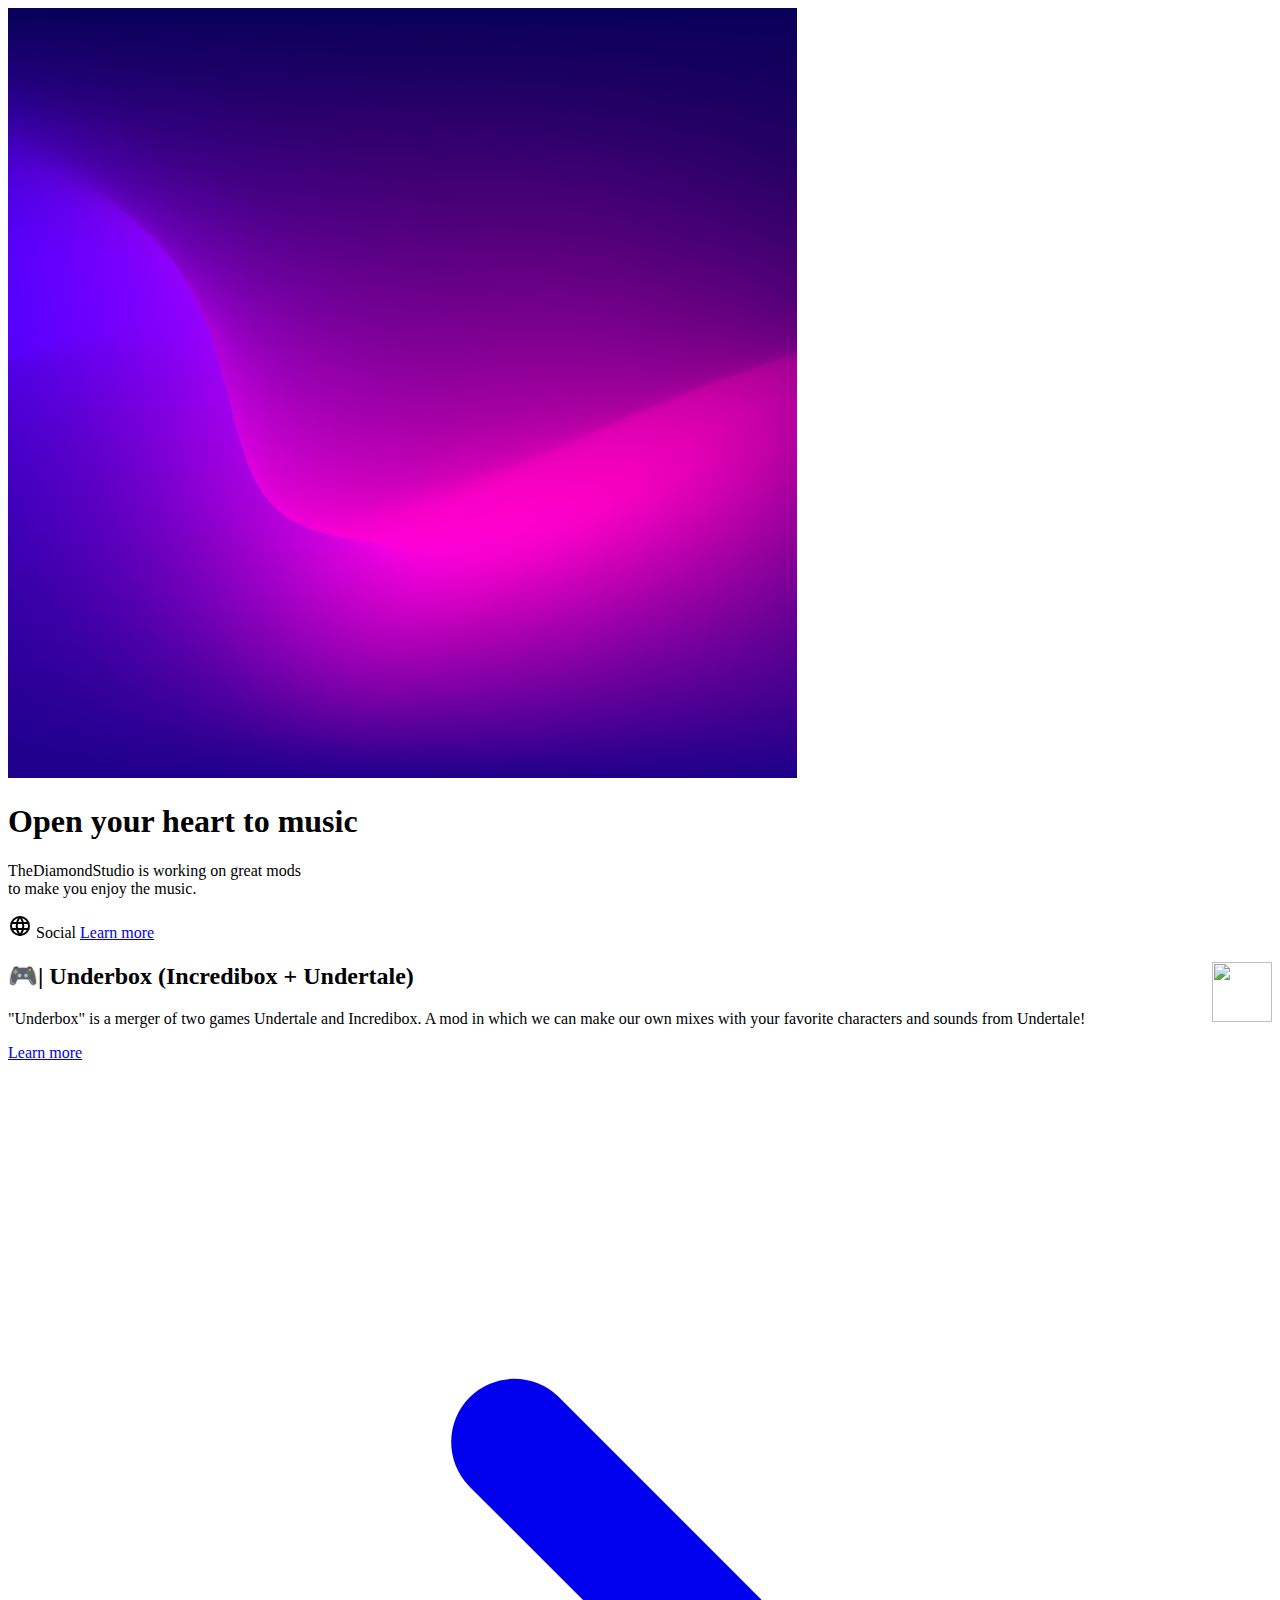
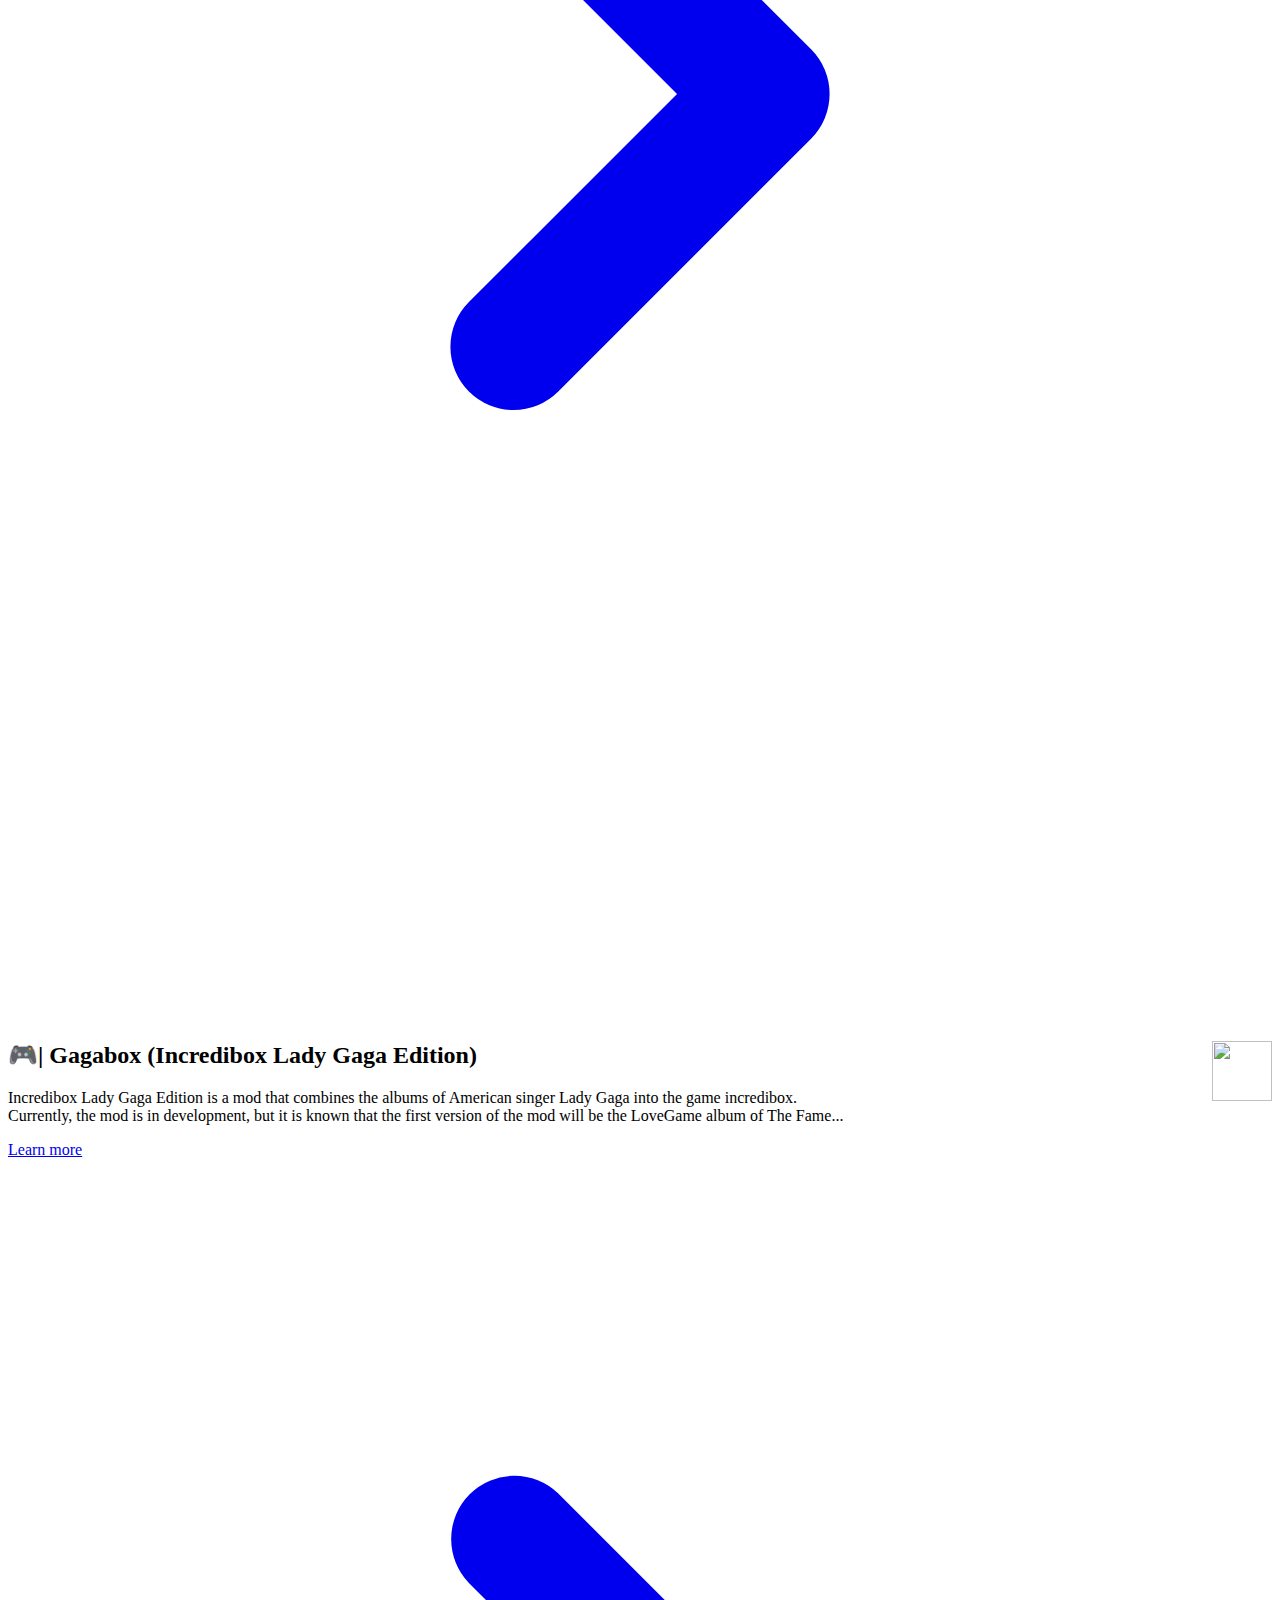
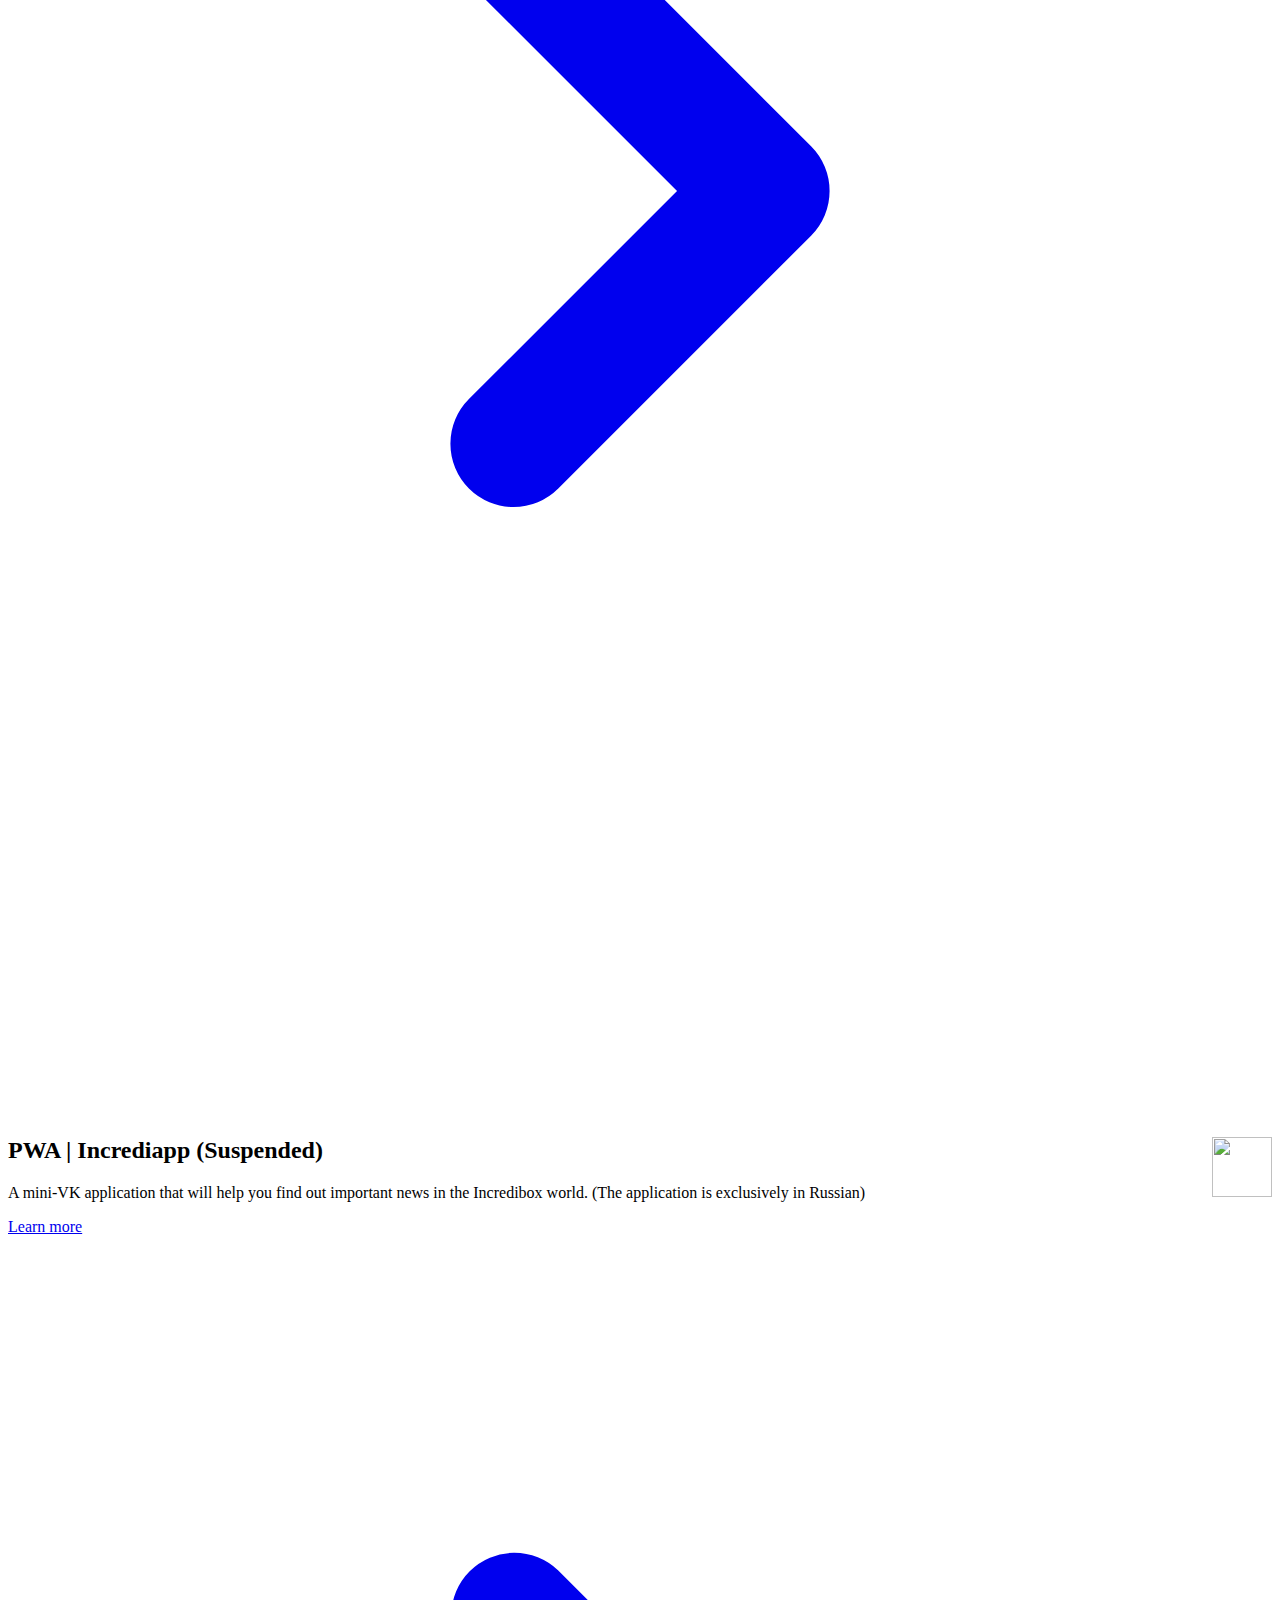
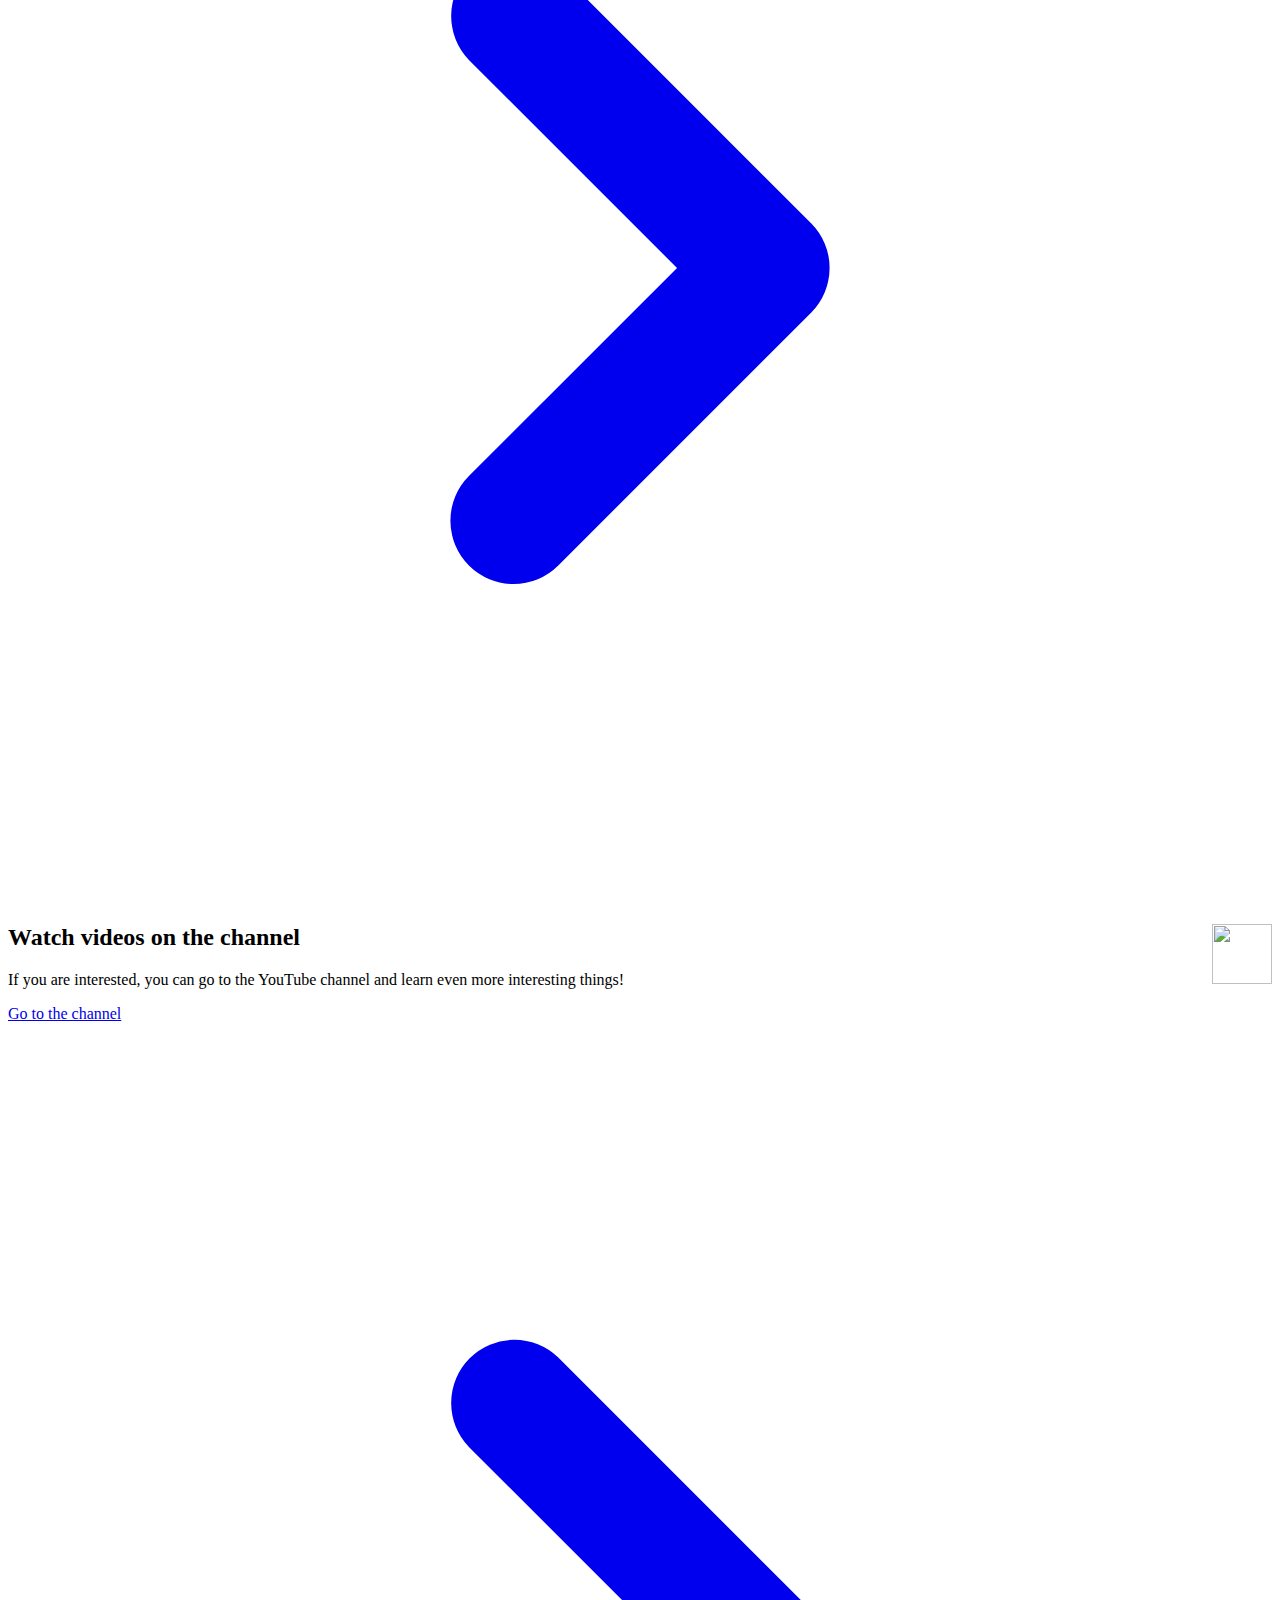
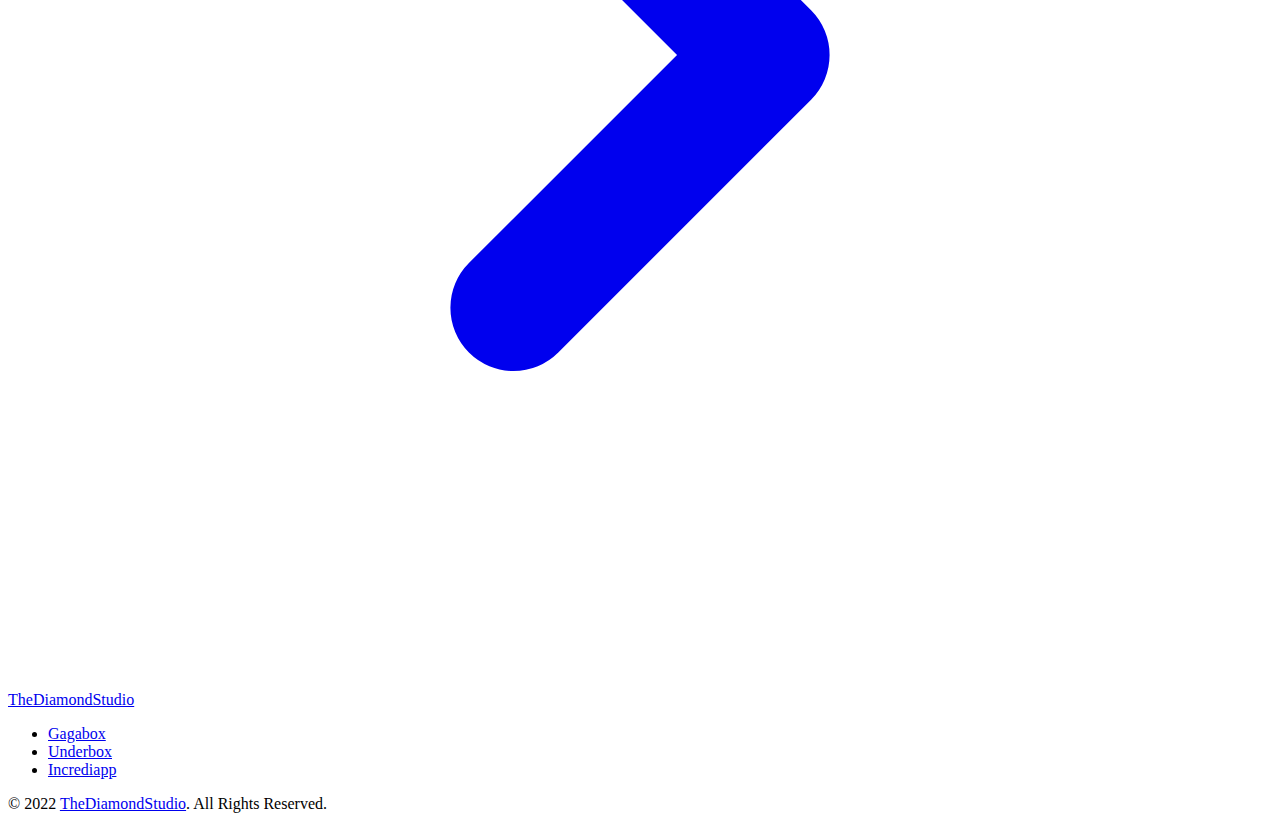
==== commit 3a16ab90: "Add files via upload" ====
--- a/index.html
+++ b/index.html
@@ -1,6 +1,7 @@
 <!DOCTYPE html>
 <html lang="en">
 <head>
+
     <meta charset="UTF-8">
     <meta http-equiv="X-UA-Compatible" content="IE=edge">
     <meta name="viewport" content="width=device-width, initial-scale=1.0">
@@ -10,6 +11,7 @@
     <meta name="author" content="TheDiamondStuio">
     <meta property="og:description" content="TheDiamondStudio is working on great mods to make you enjoy the music.">
     <link rel="stylesheet" href="https://unpkg.com/flowbite@1.5.3/dist/flowbite.min.css" />
+    <script src="https://cdn.tailwindcss.com"></script>
 
 
         <link href="https://fonts.googleapis.com/css2?family=Montserrat:ital,wght@0,100;0,200;0,300;0,400;0,500;0,600;0,700;0,800;0,900;1,100;1,200;1,300;1,400;1,500;1,600;1,700;1,800;1,900&amp;display=swap" rel="stylesheet">
@@ -28,10 +30,7 @@
 <script>window.yaContextCb=window.yaContextCb||[]</script>
 <script src="https://yandex.ru/ads/system/context.js" async></script>
 <link rel="stylesheet" href="https://thediamondstudio.github.io/incredipop.css">
-<style>
-    .ubsPczbxEg7lOg0_Eg1A{pointer-events:none}.iZ8W30HPRQAuO6al90LU{position:absolute}.QYPW4nl6nHaIbrtaXf4h{position:relative}.BlSalPC4mE3l43xyY9d0{bottom:0;top:0}._J57_xJ7KhmAX1D2Pnei{left:0}.tm1yTxXiyCm3VVMO71dj{grid-column:span 6/span 6}.RV8RoaI_SlEMC5CEQ3ms{margin-left:auto;margin-right:auto}._BTfre_DcBxkj7buMlKq{margin-bottom:2rem}._9OKVeTXzfSwD_NYO6_G{margin-bottom:1rem}.SGCI_v4dZasZ65DtKHsW{margin-bottom:1.5rem}.cq1ij1EsUw0V2rrqeYEc{margin-bottom:.75rem}.rD4HtsUG_hahmbh2Kj09{margin-bottom:.5rem}.QGosQoeY76W_hWM2rgwJ{margin-left:.5rem}._jLczS56BNus73LweMxN{margin-right:-.25rem}._gmxfZ2BpOHxa6nWwqBB{margin-right:.5rem}.ttxtqsLWp2pFRX8yUvWd{display:block}.kqgYncRJQ7spwKfig6It{display:flex}.ay0ziTPUL4Ag5d1DkSY7{display:inline-flex}.i0EfZzmTLElZVOble53D{display:grid}.j2x7_17hqRVmwte_tWFa{display:none}.RRXFBumaW2SHdseZaWm6{height:1.25rem}.eVNhx7m5tjSVbfYQzDdT{height:1rem}.TTHKzTGysuSDVgqduagg{height:16rem}._pwSRUXRHN5bHphyTRKz{height:2rem}.fGULyrX3v9TS2am2Wk6K{height:1.75rem}._XD2a764x49B1E2F9f8X{height:1.5rem}.eUuXwBkW5W4__eatjSfd{width:1.25rem}.jCISvWkW5oStPH6Wrb_H{width:100%}.kbeH5ty3CtPKxXm5TXph{width:1rem}.HV01LldvyEqRHHy0hljF{max-width:1280px}.kGhDh7KA3u9kW8Wcdi48{max-width:36rem}._A_LQCRWRwGPsY8ta5Q_{grid-template-columns:repeat(2,minmax(0,1fr))}.neyUwteEn7DOg9pBSJJE{align-items:center}._WclR59Ji8jwfmjPtOei{justify-content:center}.MSzSnYVuK0BuLFmWaksd{gap:2rem}.FLfl_xS1XCloWU2wRi87>:not([hidden])~:not([hidden]){--tw-space-y-reverse:0;margin-bottom:calc(1rem*var(--tw-space-y-reverse));margin-top:calc(1rem*(1 - var(--tw-space-y-reverse)))}.sXryjJtpSuepHYRQvdmw>:not([hidden])~:not([hidden]){--tw-divide-x-reverse:0;border-left-width:calc(1px*(1 - var(--tw-divide-x-reverse)));border-right-width:calc(1px*var(--tw-divide-x-reverse))}.yGKSom6xHdY1EhaYGurI>:not([hidden])~:not([hidden]){--tw-divide-opacity:1;border-color:rgb(229 231 235/var(--tw-divide-opacity))}._Qk4_E9_iLqcHsRZZ4ge{border-radius:.5rem}.PWreZZgitgAm_Nv4Noh9{border-width:1px}.T_tFENbpK8DMDNjQRyQa{--tw-border-opacity:1;border-color:rgb(209 213 219/var(--tw-border-opacity))}.yjGyQxv8jnYk9_MGMqLN{--tw-bg-opacity:1;background-color:rgb(255 255 255/var(--tw-bg-opacity))}.jCHKuJ3G7rklx_LiAfbf{--tw-bg-opacity:1;background-color:rgb(249 250 251/var(--tw-bg-opacity))}._7ErNxHG5jDLGpANMK93{padding:.75rem}.OmM4wtdsNjVR2r7OSzsm{padding-bottom:2rem;padding-top:2rem}.veFXkDzfJN473U3ycrV8{padding-left:1rem;padding-right:1rem}.bFARDnno0HUtfhktTXfR{padding-left:1.25rem;padding-right:1.25rem}._gKcj49wZgnwx1LpcJi6{padding-bottom:.625rem;padding-top:.625rem}.zhRMeqbg7JsftloqW_W6{padding-bottom:.5rem;padding-top:.5rem}._mzhSDAYlA3W05MgSqAf{padding-left:.75rem}.PSQP9kvsunDmw48W3Bk4{padding-left:2.5rem}.XflD9kYruEsvgUGi78wU{padding-right:1.25rem}.fF8rgOnW6c5_84KFva_4{padding-left:1.25rem}._F_1gdhzusC6tSOWHtx_{text-align:center}._Bu4HL5sPDOGN_IKUsOc{font-size:2.25rem;line-height:2.5rem}.MxG1ClE4KPrIvlL5_Q5x{font-size:.875rem;line-height:1.25rem}.P2kov_od1FPjxxII24T5{font-weight:800}.XdjN1uxS_rsa3F90ox40{font-weight:300}._A6LflweZRUwrcL6M2Tk{font-weight:500}.oTkHpmOXEgQRdykOe3sq{font-weight:400}.MxQqv3Z913orO6JQGGbH{line-height:1}.marR_sCaF_d1KewmkXGX{letter-spacing:-.025em}.g3OYBOqwXUEW4dRGogkH{--tw-text-opacity:1;color:rgb(17 24 39/var(--tw-text-opacity))}.K1PPCJwslha8GUIvV_Cr{--tw-text-opacity:1;color:rgb(107 114 128/var(--tw-text-opacity))}.wP9HMsqy6b96l2HBRbgb{--tw-text-opacity:1;color:rgb(255 255 255/var(--tw-text-opacity))}._xQT_qSXfwWf6ZhwRle4:hover{--tw-text-opacity:1;color:rgb(17 24 39/var(--tw-text-opacity))}.qHIOIw8TObHgD3VvKa5x:focus{outline:2px solid transparent;outline-offset:2px}._FONMPVaCsLFJJGDaaIL:focus{--tw-ring-offset-shadow:var(--tw-ring-inset) 0 0 0 var(--tw-ring-offset-width) var(--tw-ring-offset-color);--tw-ring-shadow:var(--tw-ring-inset) 0 0 0 calc(4px + var(--tw-ring-offset-width)) var(--tw-ring-color);box-shadow:var(--tw-ring-offset-shadow),var(--tw-ring-shadow),var(--tw-shadow,0 0 #0000)}._neKTiNR9ODo9dbROzCM ._BIVSYBXQUqEf_ltPrSk{--tw-border-opacity:1;border-color:rgb(75 85 99/var(--tw-border-opacity))}._neKTiNR9ODo9dbROzCM .zlFmyfujKXCLCPyPEOIS{--tw-bg-opacity:1;background-color:rgb(17 24 39/var(--tw-bg-opacity))}._neKTiNR9ODo9dbROzCM ._t2wg7hRcyKsNN8CSSeU{--tw-bg-opacity:1;background-color:rgb(55 65 81/var(--tw-bg-opacity))}._neKTiNR9ODo9dbROzCM .a0Ed69aMSu0vgf4oysz0{--tw-text-opacity:1;color:rgb(255 255 255/var(--tw-text-opacity))}._neKTiNR9ODo9dbROzCM .eCx_6PNzncAD5yo7Qcic{--tw-text-opacity:1;color:rgb(156 163 175/var(--tw-text-opacity))}._neKTiNR9ODo9dbROzCM ._Rz9TooiK_4jTN_Ub8Gm{--tw-text-opacity:1;color:rgb(209 213 219/var(--tw-text-opacity))}._neKTiNR9ODo9dbROzCM ._DJ2tfp6E9c_teMKVD3z::-moz-placeholder{--tw-placeholder-opacity:1;color:rgb(156 163 175/var(--tw-placeholder-opacity))}._neKTiNR9ODo9dbROzCM ._DJ2tfp6E9c_teMKVD3z:-ms-input-placeholder{--tw-placeholder-opacity:1;color:rgb(156 163 175/var(--tw-placeholder-opacity))}._neKTiNR9ODo9dbROzCM ._DJ2tfp6E9c_teMKVD3z::placeholder{--tw-placeholder-opacity:1;color:rgb(156 163 175/var(--tw-placeholder-opacity))}._neKTiNR9ODo9dbROzCM .DTyjKhtXBNaebZa5L0l9:hover{--tw-text-opacity:1;color:rgb(255 255 255/var(--tw-text-opacity))}@media (min-width:640px){.cxllbI_i0oLKH8X0GJ_w{margin-bottom:1.5rem}.U4m6yFbNbl_ea9gVo2Uw{display:flex}.EKV7vjFWRIIXIIo_BLeW{width:20rem}._mELhemY9faJ9cOfhVds{width:auto}._6rbWuGQU_dSYuqLr0pw{gap:3rem}._rT9gacXyvSO1fCjLFak>:not([hidden])~:not([hidden]){--tw-space-y-reverse:0;margin-bottom:calc(0px*var(--tw-space-y-reverse));margin-top:calc(0px*(1 - var(--tw-space-y-reverse)))}._uGk0TKCucyvLBoD8KyB>:not([hidden])~:not([hidden]){--tw-space-x-reverse:0;margin-left:calc(1rem*(1 - var(--tw-space-x-reverse)));margin-right:calc(1rem*var(--tw-space-x-reverse))}}@media (min-width:768px){.vJI0_9_pvj3H7Rk3irhR{grid-template-columns:repeat(3,minmax(0,1fr))}.feKIIYgYvgdVAjcEE6Kj{font-size:3rem;line-height:1}.BygxL63OH6g8tW90EiE8{font-size:1.125rem;line-height:1.75rem}}@media (min-width:1024px){.b0iSOCRkRx_jfCSyRuGW{margin-left:0;margin-right:0}._VLOQCkYad7uisrjSkrG{margin-bottom:6rem}.QTzX2Cr9jhY6WXuEsiB_{margin-bottom:0}._kUFAjExH_qwNelRHnuR{grid-template-columns:repeat(12,minmax(0,1fr))}._FqD3mbXv_G8zIRJwwme{grid-template-columns:repeat(6,minmax(0,1fr))}.t1SLzEjP9S6Ci4SGlb6r{justify-content:flex-start}._QTZoyfBxp7a_kW1eWQq{gap:3rem}.jj0BrgkBpq72EXwWuBh5{padding-bottom:4rem;padding-top:4rem}.VtbWWhei4brJfo4ZanPW{text-align:left}}@media (min-width:1280px){.EaMT77k7UXfsjMczci2R{margin-bottom:2rem}.uDA70rvKzU0QNh8s_9rc{width:24rem}.OMWH24XnhxKs4udpQJyV{font-size:3.75rem;line-height:1}.j7n0jOA3PaSjMQ1000cl{font-size:1.25rem;line-height:1.75rem}}
-</style>
-<script src="https://thediamondstudio.github.io/tailwind3.1.8.js"></script>
+
 
 <link rel="preconnect" href="https://fonts.googleapis.com">
 <link rel="preconnect" href="https://fonts.gstatic.com" crossorigin>
@@ -39,44 +38,55 @@
    </head>
 <body class="font-['Montserrat']">
     
-    <section class="bg-white dark:bg-gray-900 zlFmyfujKXCLCPyPEOIS">
-        <div class="OmM4wtdsNjVR2r7OSzsm veFXkDzfJN473U3ycrV8 RV8RoaI_SlEMC5CEQ3ms HV01LldvyEqRHHy0hljF jj0BrgkBpq72EXwWuBh5">
-            
-            <div class="i0EfZzmTLElZVOble53D MSzSnYVuK0BuLFmWaksd neyUwteEn7DOg9pBSJJE _BTfre_DcBxkj7buMlKq _VLOQCkYad7uisrjSkrG _QTZoyfBxp7a_kW1eWQq _kUFAjExH_qwNelRHnuR">
-                
-                <div class="tm1yTxXiyCm3VVMO71dj _F_1gdhzusC6tSOWHtx_ cxllbI_i0oLKH8X0GJ_w VtbWWhei4brJfo4ZanPW QTzX2Cr9jhY6WXuEsiB_">
-                    <h1 class="_9OKVeTXzfSwD_NYO6_G _Bu4HL5sPDOGN_IKUsOc P2kov_od1FPjxxII24T5 marR_sCaF_d1KewmkXGX MxQqv3Z913orO6JQGGbH feKIIYgYvgdVAjcEE6Kj OMWH24XnhxKs4udpQJyV a0Ed69aMSu0vgf4oysz0 dark:text-white animate__fadeIn  animate__ wow animated text-gray-900">Open your heart to music</h1>
-                    <p class="RV8RoaI_SlEMC5CEQ3ms SGCI_v4dZasZ65DtKHsW kGhDh7KA3u9kW8Wcdi48 XdjN1uxS_rsa3F90ox40 K1PPCJwslha8GUIvV_Cr b0iSOCRkRx_jfCSyRuGW EaMT77k7UXfsjMczci2R BygxL63OH6g8tW90EiE8 j7n0jOA3PaSjMQ1000cl eCx_6PNzncAD5yo7Qcic dark:text-gray-400 animate__fadeIn  animate__ wow animated text-gray-500">TheDiamondStudio is working on great mods to make you enjoy the music.</p>
-                    <form action="#" class="">
-                        
-                        <div class="_WclR59Ji8jwfmjPtOei neyUwteEn7DOg9pBSJJE RV8RoaI_SlEMC5CEQ3ms cq1ij1EsUw0V2rrqeYEc FLfl_xS1XCloWU2wRi87 U4m6yFbNbl_ea9gVo2Uw t1SLzEjP9S6Ci4SGlb6r _rT9gacXyvSO1fCjLFak _uGk0TKCucyvLBoD8KyB">
-                            <a href="#more" class="text-gray-900 transition ease inline-flex justify-center items-center py-3 px-5 text-base font-medium text-center dark:text-white rounded-lg dark:bg-primary-700 dark:hover:bg-primary-800 focus:ring-4 focus:ring-primary-300 dark:focus:ring-primary-900 animate__fadeInUp  animate__animated wow">
-                                Learn more
-                                <svg class="ml-2 -mr-1 w-5 h-5" fill="currentColor" viewBox="0 0 20 20" xmlns="http://www.w3.org/2000/svg"><path fill-rule="evenodd" d="M10.293 3.293a1 1 0 011.414 0l6 6a1 1 0 010 1.414l-6 6a1 1 0 01-1.414-1.414L14.586 11H3a1 1 0 110-2h11.586l-4.293-4.293a1 1 0 010-1.414z" clip-rule="evenodd"></path></svg>
-                            </a>
-                            <button id="success" class="transition ease inline-flex justify-center items-center dark:bg-gray-500 py-3 px-5 text-base font-medium text-center text-gray-900 rounded-lg border border-gray-300 hover:bg-gray-100 focus:ring-4 focus:ring-gray-100 dark:text-white dark:border-gray-700 dark:hover:bg-gray-700 dark:focus:ring-gray-800 animate__fadeInUp  animate__animated wow">
-                                <svg class="mr-2 -ml-1 w-5 h-5" xmlns="http://www.w3.org/2000/svg" class="icon icon-tabler icon-tabler-world" width="24" height="24" viewBox="0 0 24 24" stroke-width="2" stroke="currentColor" fill="none" stroke-linecap="round" stroke-linejoin="round">
-                                    <path stroke="none" d="M0 0h24v24H0z" fill="none"></path>
-                                    <circle cx="12" cy="12" r="9"></circle>
-                                    <line x1="3.6" y1="9" x2="20.4" y2="9"></line>
-                                    <line x1="3.6" y1="15" x2="20.4" y2="15"></line>
-                                    <path d="M11.5 3a17 17 0 0 0 0 18"></path>
-                                    <path d="M12.5 3a17 17 0 0 1 0 18"></path>
-                                 </svg>
-                                My social
-                            </button>  
-                        </div>
-
-
-                    </form>
+    <!-- This example requires Tailwind CSS v2.0+ -->
+<div class="bg-white dark:bg-gray-900">
+ 
+  
+    <main>
+      <div>
+        <!-- Hero card -->
+        <div class="relative">
+          <div class="absolute inset-x-0 bottom-0 h-1/2 bg-white dark:bg-gray-900"></div>
+          <div class="max-w-7xl mx-auto sm:px-6 lg:px-8">
+            <div class="relative shadow-xl sm:rounded-2xl sm:overflow-hidden">
+              <div class="absolute inset-0">
+                <img class="h-full w-full object-cover" src="hero.webp">
+                <div class="absolute inset-0 bg-indigo-700 mix-blend-multiply"></div>
+              </div>
+              <div class="relative px-4 py-16 sm:px-6 sm:py-24 lg:py-32 lg:px-8">
+                <h1 class="animate__fadeIn  animate__animated wow text-center text-4xl font-extrabold tracking-tight sm:text-5xl lg:text-6xl">
+                  <span class="block text-white">Open your heart</span>
+                  <span class="block text-indigo-200">to music</span>
+                </h1>
+                <p class="mt-6 max-w-lg mx-auto text-center text-xl text-indigo-200 sm:max-w-3xl animate__fadeIn  animate__animated wow">TheDiamondStudio is working on great mods<br>to make you enjoy the music.</p>
+                <div class="mt-10 max-w-sm mx-auto sm:max-w-none sm:flex sm:justify-center">
+                  <div class="animate__fadeInUp  animate__animated wow  space-y-4 sm:space-y-0 sm:mx-auto sm:inline-grid sm:grid-cols-2 sm:gap-5">
+                    <a id="success" class="cursor-pointer flex items-center justify-center px-4 py-3 border border-transparent text-base font-medium rounded-md shadow-sm text-indigo-700 bg-white hover:bg-indigo-50 sm:px-8"><svg class="mr-2 -ml-1 w-5 h-5" xmlns="http://www.w3.org/2000/svg" class="icon icon-tabler icon-tabler-world" width="24" height="24" viewBox="0 0 24 24" stroke-width="2" stroke="currentColor" fill="none" stroke-linecap="round" stroke-linejoin="round">
+                        <path stroke="none" d="M0 0h24v24H0z" fill="none"></path>
+                        <circle cx="12" cy="12" r="9"></circle>
+                        <line x1="3.6" y1="9" x2="20.4" y2="9"></line>
+                        <line x1="3.6" y1="15" x2="20.4" y2="15"></line>
+                        <path d="M11.5 3a17 17 0 0 0 0 18"></path>
+                        <path d="M12.5 3a17 17 0 0 1 0 18"></path>
+                     </svg> Social </a>
+                    <a href="https://incredibox.fandom.com/wiki/Diamond" class="flex items-center justify-center px-4 py-3 border border-transparent text-base font-medium rounded-md shadow-sm text-white bg-indigo-500 bg-opacity-60 hover:bg-opacity-70 sm:px-8"> Learn more </a>
+                  </div>
                 </div>
-                <div class="tm1yTxXiyCm3VVMO71dj">
-                    <iframe class="RV8RoaI_SlEMC5CEQ3ms jCISvWkW5oStPH6Wrb_H kGhDh7KA3u9kW8Wcdi48 TTHKzTGysuSDVgqduagg _Qk4_E9_iLqcHsRZZ4ge X8j2did80Ran_Sqrl3RP" src="https://www.youtube.com/embed/ncFnkT-SF_A" title="YouTube video player" allow="accelerometer; autoplay; clipboard-write; encrypted-media; gyroscope; picture-in-picture" allowfullscreen="" frameborder="0"></iframe>
-                </div>
-            </div>
-            
-        </div>
-    </section>
+              </div>
+            </div>
+          </div>
+        </div>
+  
+        
+      </div>
+  
+      <!-- More main page content here... -->
+    </main>
+  </div>
+  
+
+
+
     <script>
             
         // Alert Modal Type
@@ -92,7 +102,7 @@
 })
 		});
             </script>
-    <section id="#more" class="bg-white dark:bg-gray-900" >
+    <section class="bg-white dark:bg-gray-900" >
         <div class="py-8 px-4 mx-auto max-w-screen-xl lg:py-16 lg:px-6">
             <a class="animate__fadeIn  animate__animated wow" href="https://thediamondstudio.github.io/Underbox/" style="float: right;">
                 <img src="https://thediamondstudio.github.io/Underbox/favicon.svg" height="60" width="60">
@@ -235,14 +245,10 @@
 
         <footer class="p-4 bg-white md:p-8 lg:p-10 dark:bg-gray-800">
             <div class="mx-auto max-w-screen-xl text-center">
-                <a href="#" class="flex justify-center items-center text-2xl font-semibold text-gray-900 dark:text-white">
+                <a href="#" class="mb-6 flex justify-center items-center text-2xl font-semibold text-gray-900 dark:text-white">
                     TheDiamondStudio    
                 </a>
-                <div class="flex mb-5 -space-x-4 justify-center">
-                    <img class="w-10 h-10 rounded-full border-2 border-white dark:border-gray-800" src="https://thediamondstudio.github.io/Gagabox/Diamond.PNG" alt="">
-                    <img class="w-10 h-10 rounded-full border-2 border-white dark:border-gray-800" src="https://thediamondstudio.github.io/Gagabox/Bboxer.jpg" alt="">
-    
-                </div>
+                
                 <ul class="flex flex-wrap justify-center items-center mb-6 text-gray-900 dark:text-white">
                     <li>
                         <a href="https://thediamondstudio.github.io/Gagabox" class="mr-4 hover:underline md:mr-6 ">Gagabox</a>
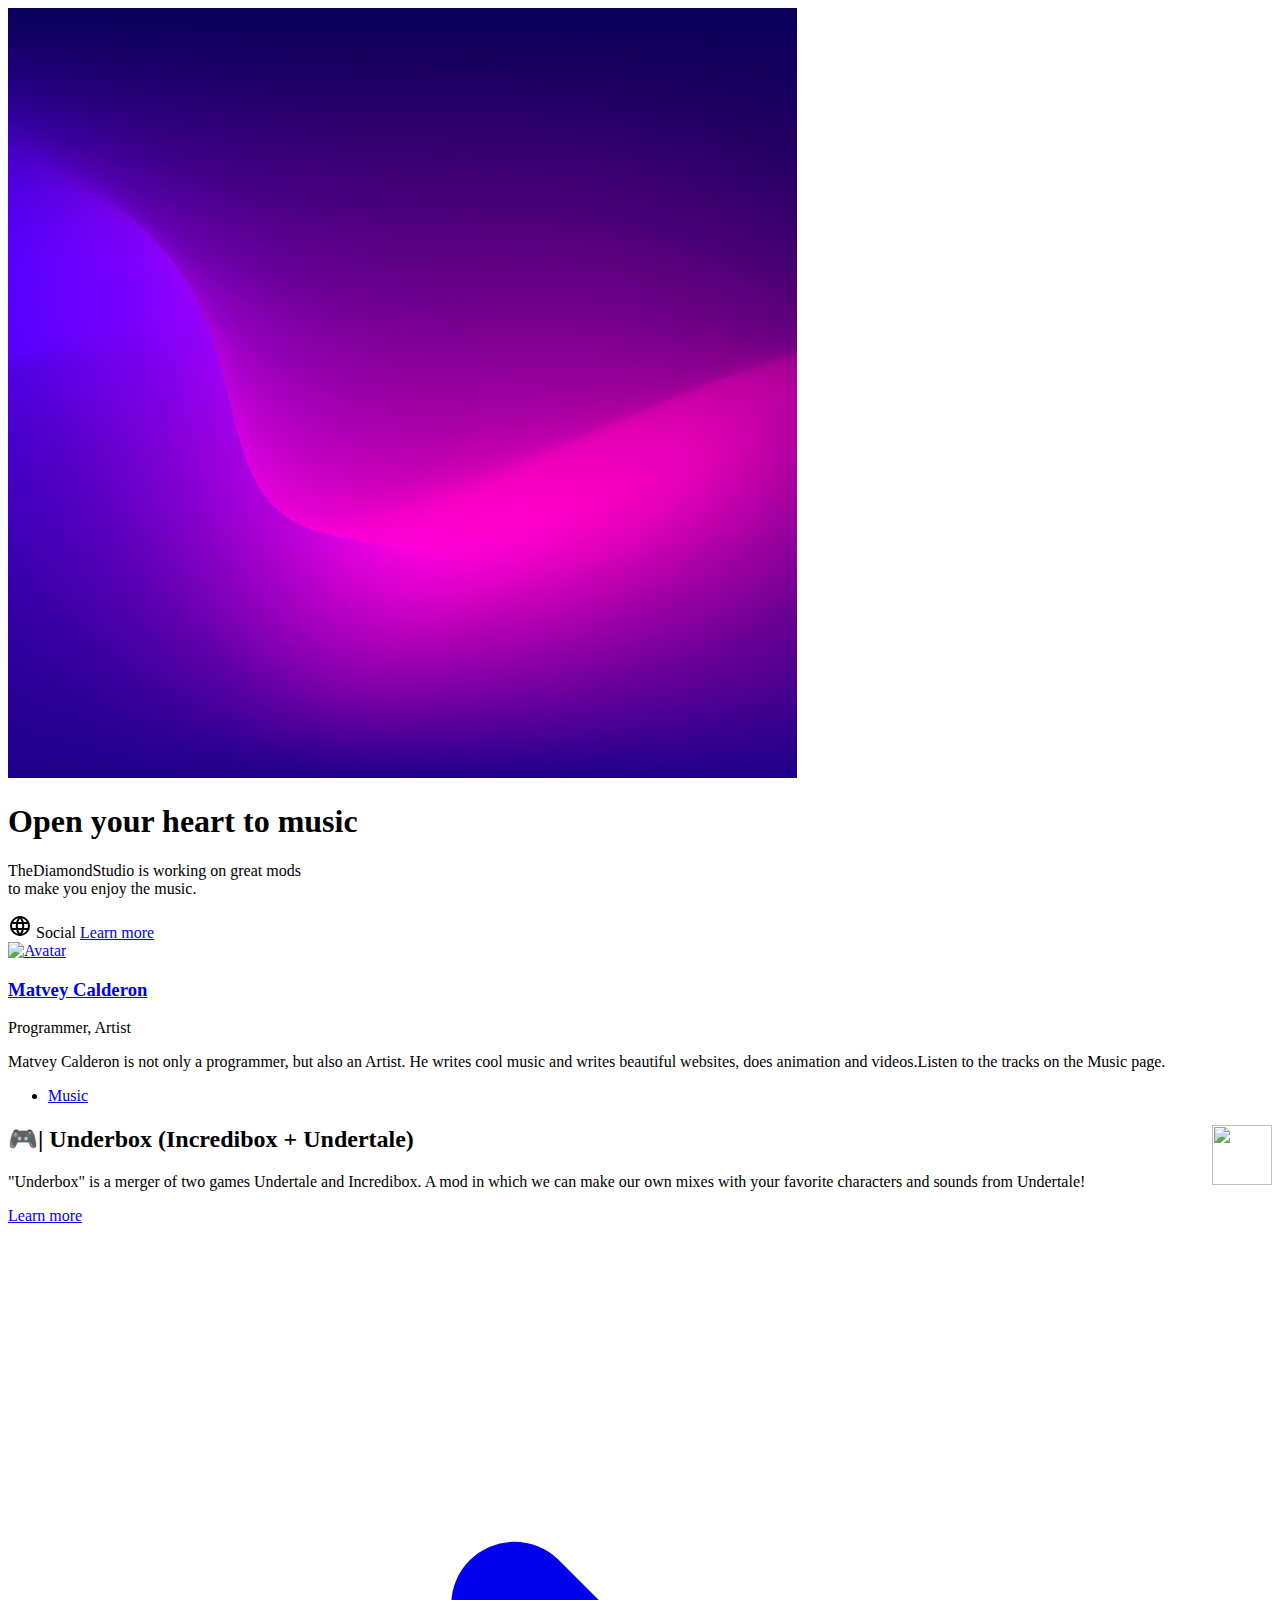
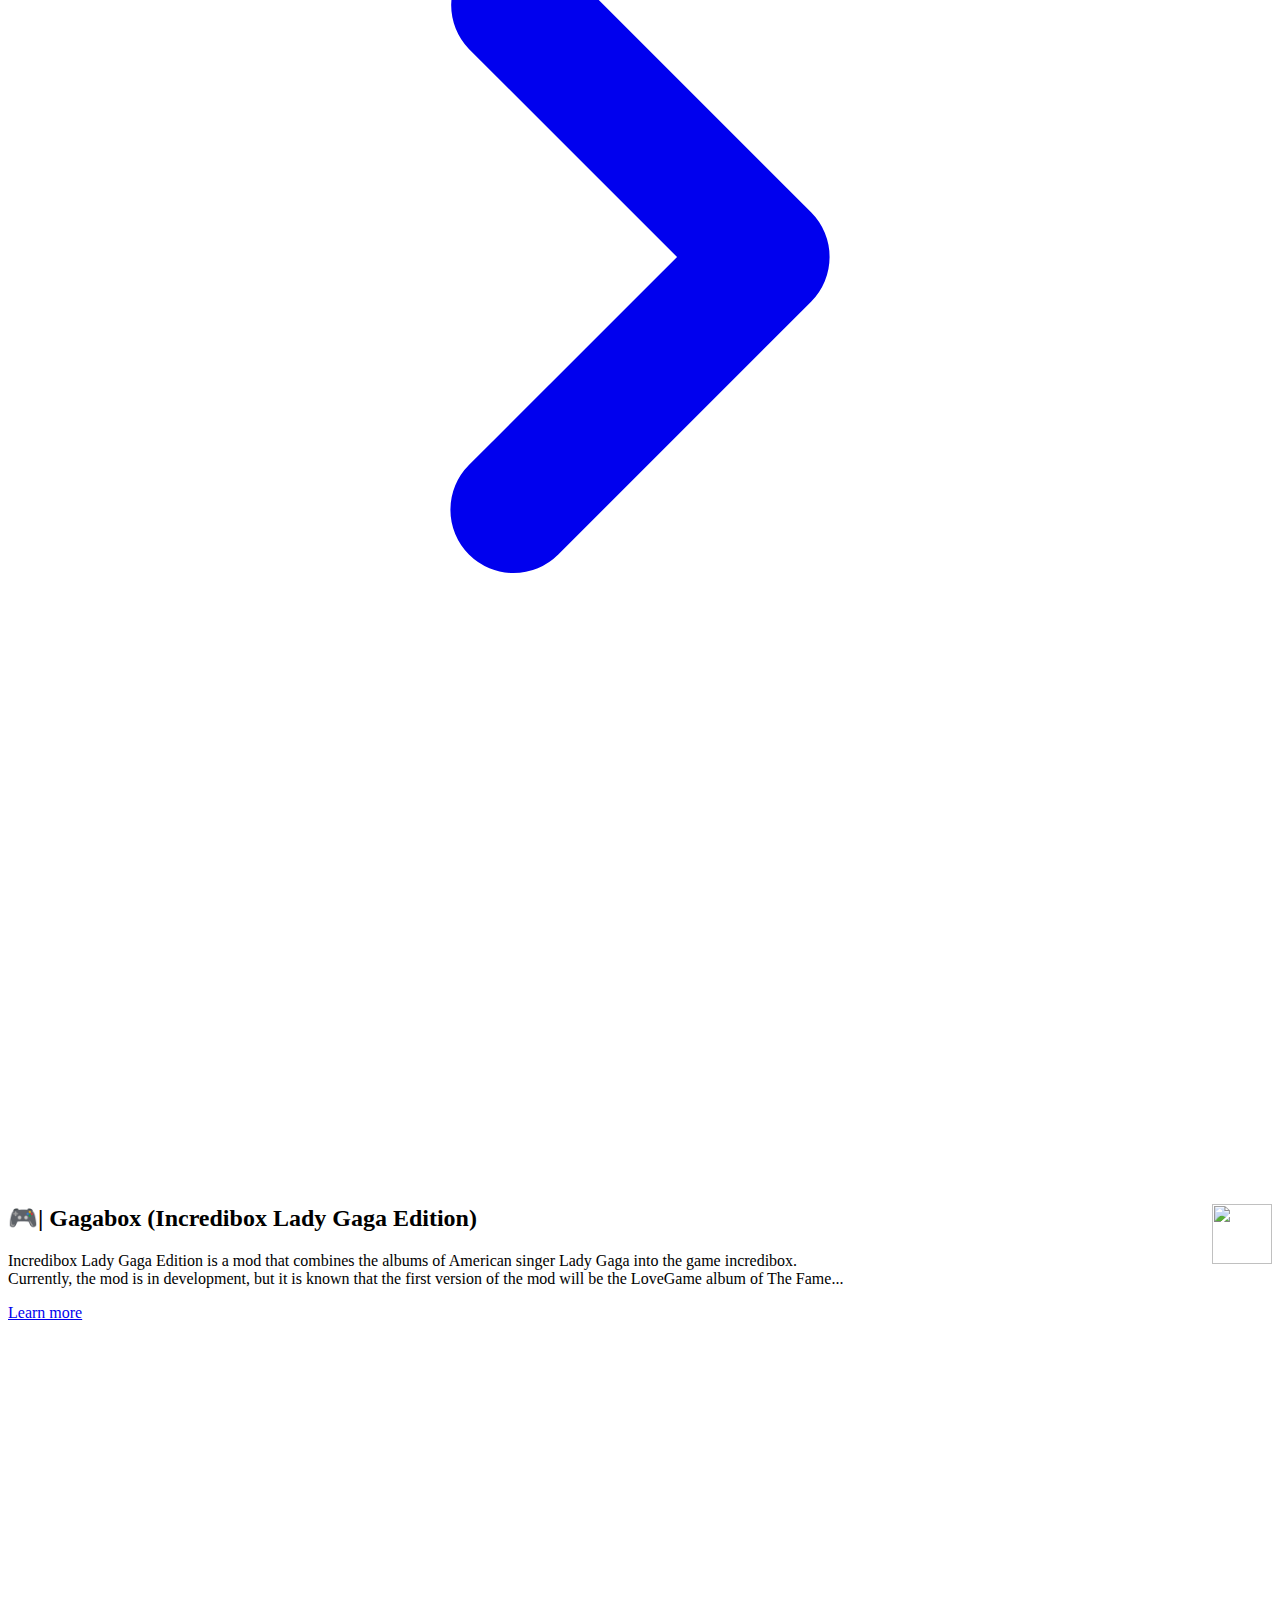
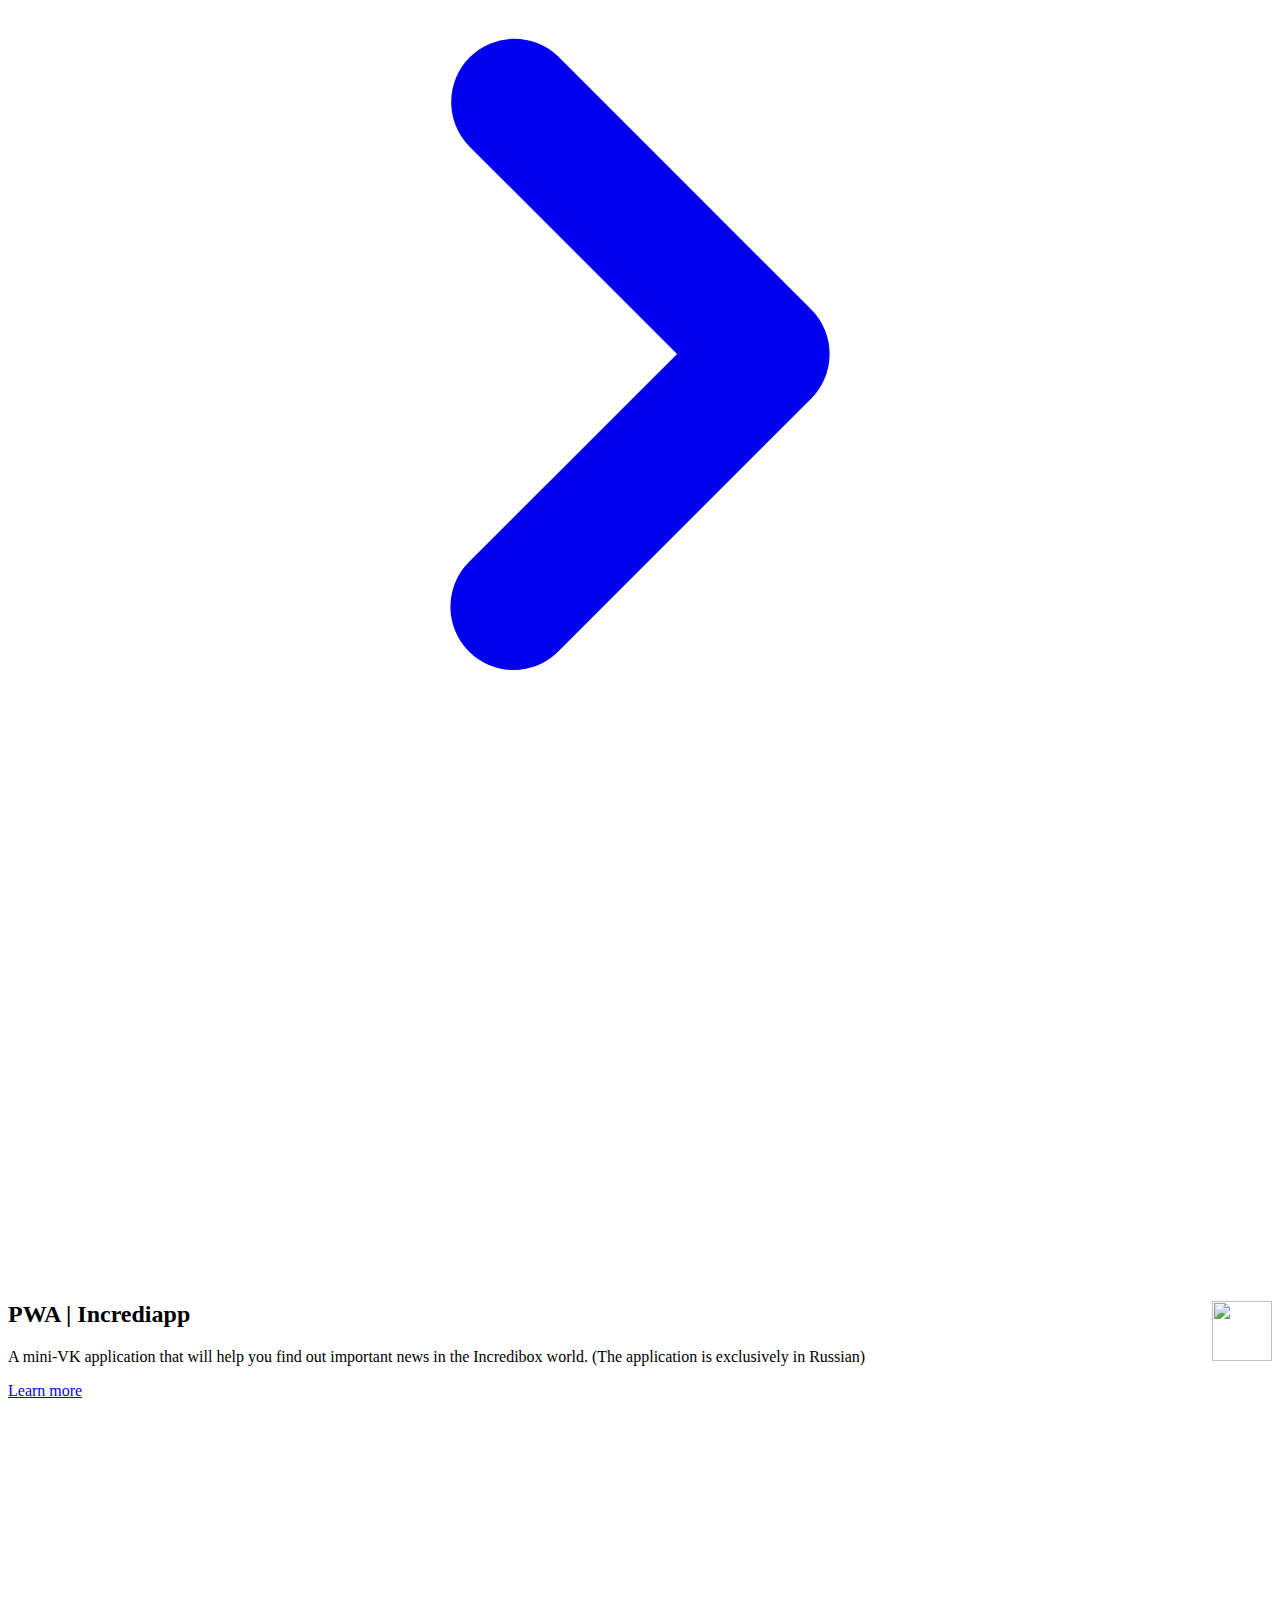
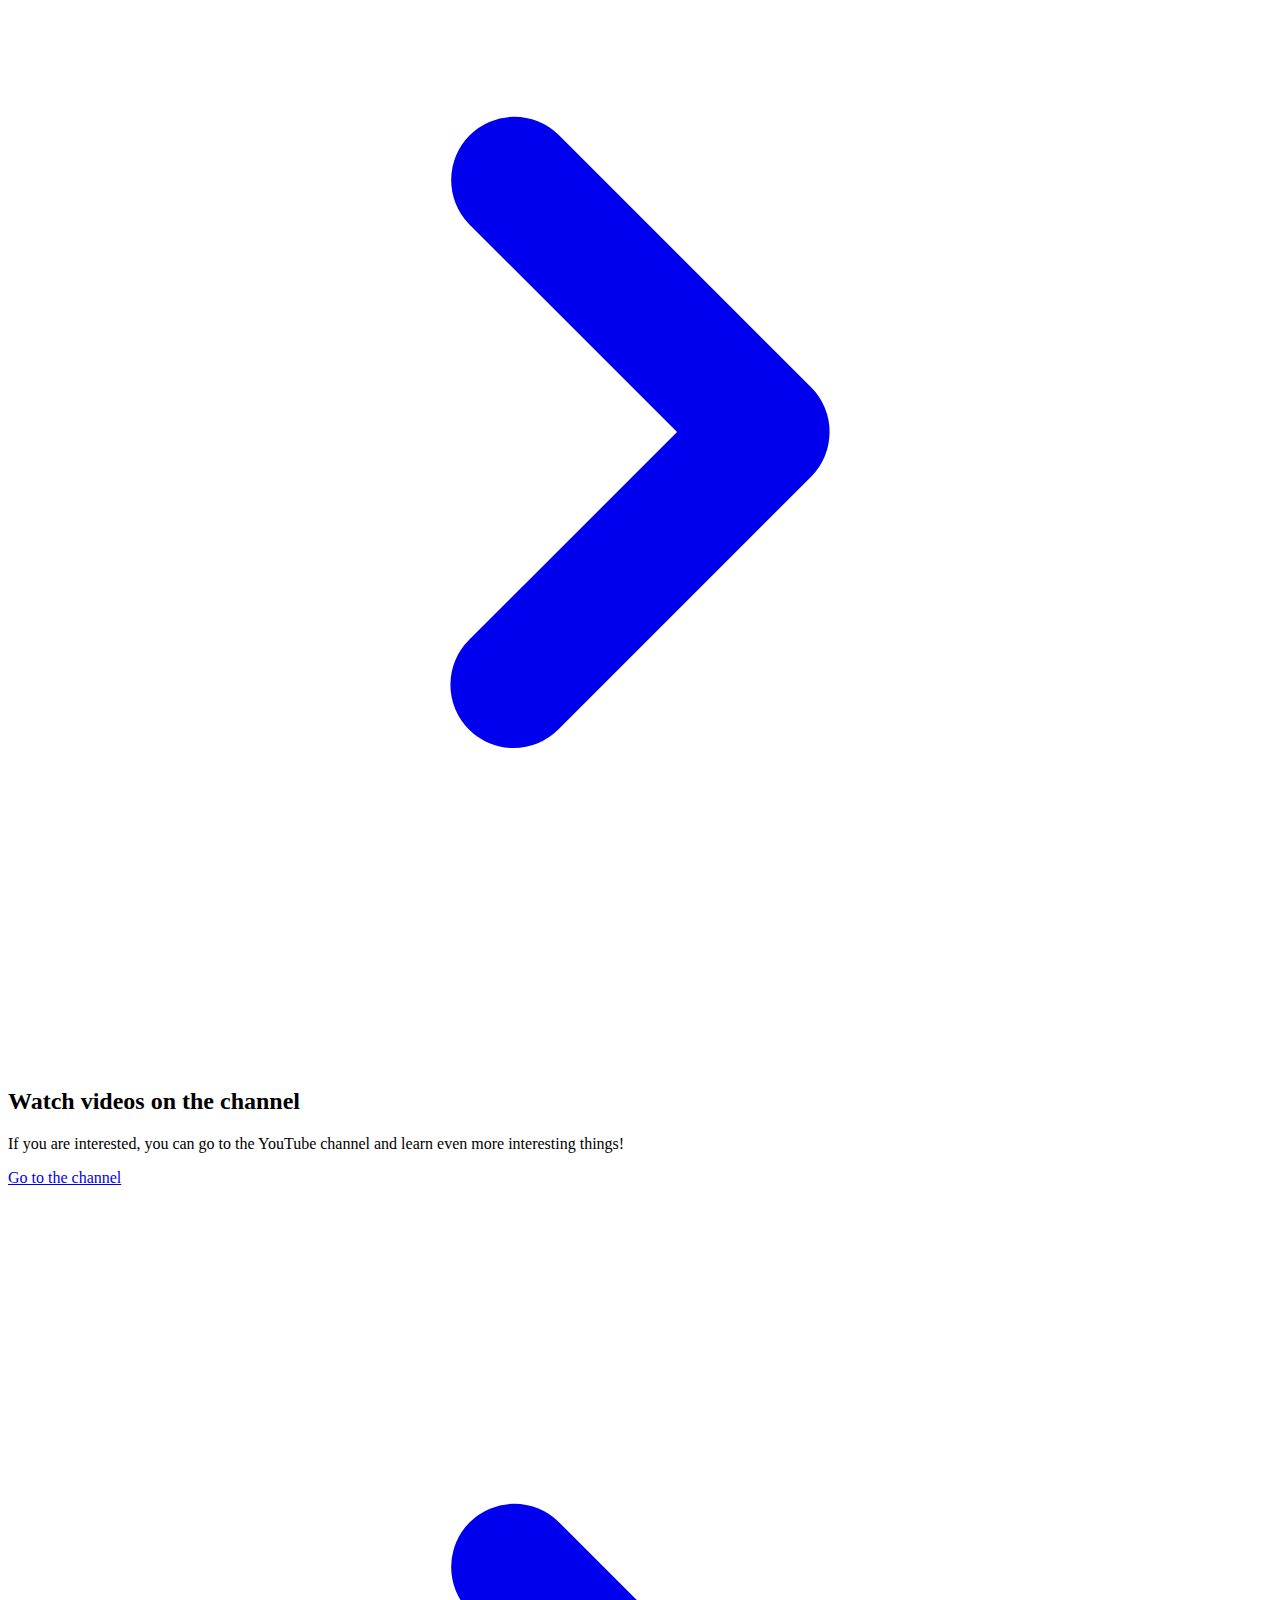
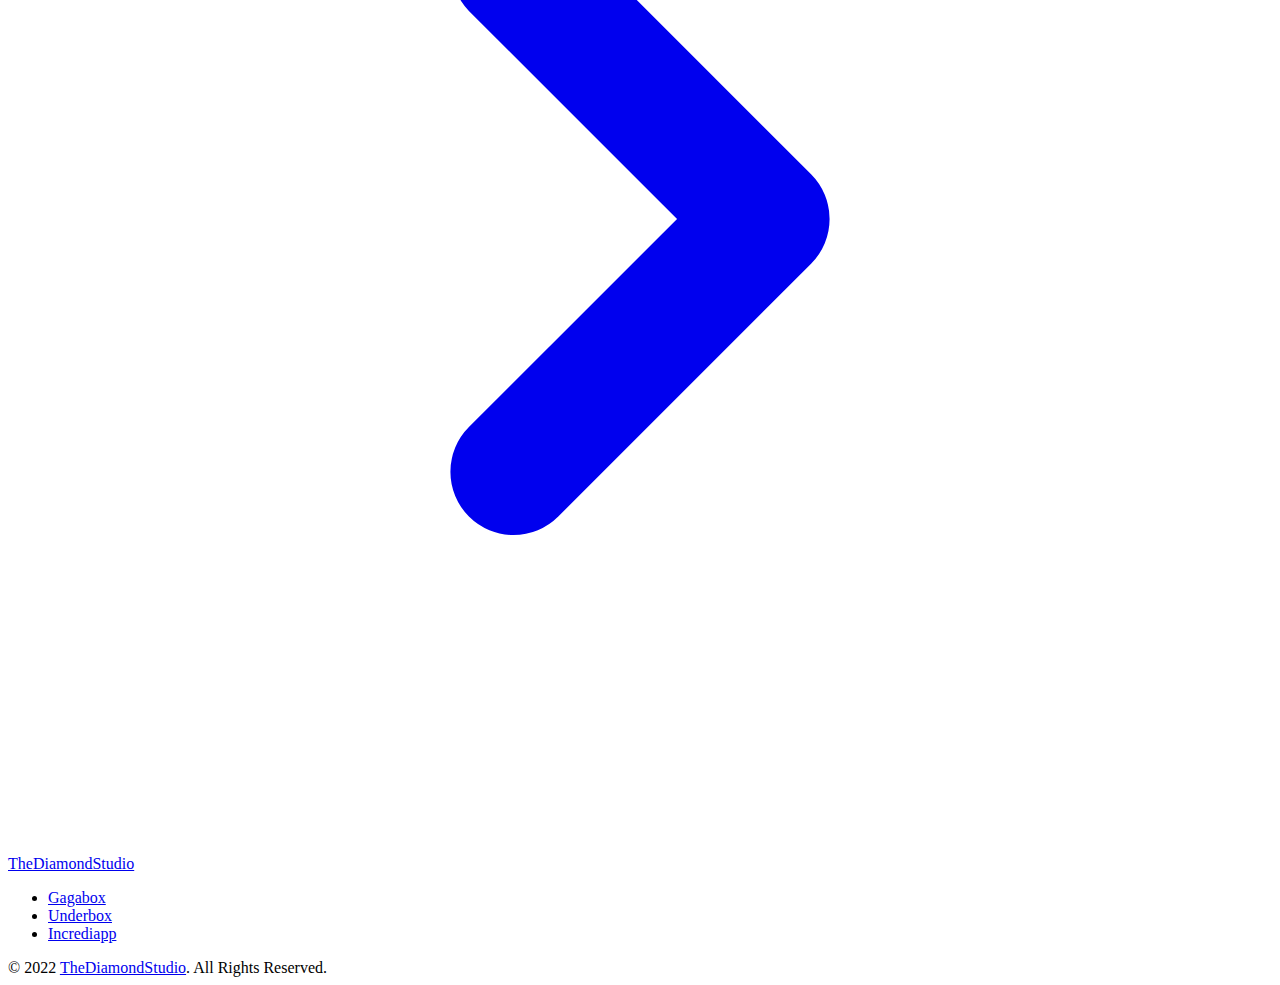
==== commit f5517e9d: "Add files via upload" ====
--- a/index.html
+++ b/index.html
@@ -61,7 +61,7 @@
                 <p class="mt-6 max-w-lg mx-auto text-center text-xl text-indigo-200 sm:max-w-3xl animate__fadeIn  animate__animated wow">TheDiamondStudio is working on great mods<br>to make you enjoy the music.</p>
                 <div class="mt-10 max-w-sm mx-auto sm:max-w-none sm:flex sm:justify-center">
                   <div class="animate__fadeInUp  animate__animated wow  space-y-4 sm:space-y-0 sm:mx-auto sm:inline-grid sm:grid-cols-2 sm:gap-5">
-                    <a id="success" class="cursor-pointer flex items-center justify-center px-4 py-3 border border-transparent text-base font-medium rounded-md shadow-sm text-indigo-700 bg-white hover:bg-indigo-50 sm:px-8"><svg class="mr-2 -ml-1 w-5 h-5" xmlns="http://www.w3.org/2000/svg" class="icon icon-tabler icon-tabler-world" width="24" height="24" viewBox="0 0 24 24" stroke-width="2" stroke="currentColor" fill="none" stroke-linecap="round" stroke-linejoin="round">
+                    <a id="success" class="highlight-white/5 cursor-pointer flex items-center justify-center px-4 py-3 border border-transparent text-base font-medium rounded-md shadow-sm text-indigo-700 bg-white hover:bg-indigo-50 sm:px-8"><svg class="mr-2 -ml-1 w-5 h-5" xmlns="http://www.w3.org/2000/svg" class="icon icon-tabler icon-tabler-world" width="24" height="24" viewBox="0 0 24 24" stroke-width="2" stroke="currentColor" fill="none" stroke-linecap="round" stroke-linejoin="round">
                         <path stroke="none" d="M0 0h24v24H0z" fill="none"></path>
                         <circle cx="12" cy="12" r="9"></circle>
                         <line x1="3.6" y1="9" x2="20.4" y2="9"></line>
@@ -69,7 +69,12 @@
                         <path d="M11.5 3a17 17 0 0 0 0 18"></path>
                         <path d="M12.5 3a17 17 0 0 1 0 18"></path>
                      </svg> Social </a>
-                    <a href="https://incredibox.fandom.com/wiki/Diamond" class="flex items-center justify-center px-4 py-3 border border-transparent text-base font-medium rounded-md shadow-sm text-white bg-indigo-500 bg-opacity-60 hover:bg-opacity-70 sm:px-8"> Learn more </a>
+                    <a href="https://incredibox.fandom.com/wiki/Diamond" class="highlight-white/5 flex items-center justify-center px-4 py-3 border border-transparent text-base font-medium rounded-md shadow-sm text-white bg-indigo-500 bg-opacity-60 hover:bg-opacity-70 sm:px-8"> Learn more </a>
+                     <style>
+                      .highlight-white\/5 {
+                          box-shadow: inset 0 1px 0 0 hsla(0,0%,100%,.05);
+                      }
+                     </style>
                   </div>
                 </div>
               </div>
@@ -85,7 +90,32 @@
   </div>
   
 
-
+  <section class="bg-white dark:bg-gray-900">
+    <div class="py-8 px-4 mx-auto max-w-screen-xl lg:py-16 lg:px-6 ">
+
+        <div class="animate__fadeIn  animate__animated wow grid gap-8 mb-6 lg:mb-16 md:grid-cols-1">
+            <div class="items-center bg-gray-50 rounded-lg shadow sm:flex dark:bg-gray-800 dark:border-gray-700">
+                <a href="#">
+                    <img class="w-full rounded-lg sm:rounded-none sm:rounded-l-lg" src="https://thediamondstudio.github.io/Gagabox/Diamond.PNG" alt=" Avatar">
+                </a>
+                <div class="p-5">
+                    <h3 class="text-xl font-bold tracking-tight text-gray-900 dark:text-white">
+                        <a href="#">Matvey Calderon</a>
+                    </h3>
+                    <span class="text-gray-500 dark:text-gray-400">Programmer, Artist</span>
+                    <p class="mt-3 mb-6 font-light text-gray-500 dark:text-gray-400">Matvey Calderon is not only a programmer, but also an Artist. He writes cool music and writes beautiful websites, does animation and videos.Listen to the tracks on the Music page.</p>
+                    <ul class="flex space-x-4 sm:mt-0">
+                        
+                        <li>
+                          <a href="https://thediamondstudio.github.io/music" class="text-white bg-blue-700 hover:bg-blue-800 focus:ring-4 focus:outline-none focus:ring-blue-300 font-medium rounded-lg text-sm px-5 py-2.5 text-center dark:bg-blue-600 dark:hover:bg-blue-700 dark:focus:ring-blue-800">Music</a>
+                        </li>
+                    </ul>
+                </div>
+            </div> 
+            
+        </div>  
+    </div>
+  </section>
 
     <script>
             
@@ -203,7 +233,7 @@
            </a>
         <div class="max-w-screen-lg text-gray-500 sm:text-lg dark:text-gray-400 ">
             
-            <h2 class="mb-4 text-4xl tracking-tight font-bold text-gray-900 dark:text-white animate__fadeIn  animate__animated wow"><span class="font-extrabold">PWA</span> | Incrediapp (Suspended)</h2>
+            <h2 class="mb-4 text-4xl tracking-tight font-bold text-gray-900 dark:text-white animate__fadeIn  animate__animated wow"><span class="font-extrabold">PWA</span> | Incrediapp</h2>
             <p class="mb-4 font-light animate__fadeIn  animate__animated wow">A mini-VK application that will help you find out important news in the Incredibox world. (The application is exclusively in Russian)</p>
             <a href="https://vk.com/app51397590" class=" animate__fadeIn  animate__animated wow inline-flex items-center font-medium text-primary-600 hover:text-primary-800 dark:text-primary-500 dark:hover:text-primary-700">
                 Learn more
@@ -220,9 +250,11 @@
 
 <section class="bg-white dark:bg-gray-900">
     <div class="py-8 px-4 mx-auto max-w-screen-xl lg:py-16 lg:px-6 ">
-        <a class="animate__fadeIn  animate__animated wow" href="https://thediamondstudio.github.io/Gagabox/Diamond.PNG" style="float: right;">
-            <img class="rounded-lg" src="https://thediamondstudio.github.io/pwa/favicon.svg" height="60" width="60">
+        <!--
+      <a class="animate__fadeIn  animate__animated wow" href="https://www.youtube.com/@Diamond_Calderon" style="float: right;">
+            <img class="rounded-lg" src="https://thediamondstudio.github.io/Gagabox/Diamond.PNG" height="60" width="60">
         </a>
+-->
         <div class="max-w-screen-lg text-gray-500 sm:text-lg dark:text-gray-400 ">
             
             <h2 class="mb-4 text-4xl tracking-tight font-bold text-gray-900 dark:text-white animate__fadeIn  animate__animated wow">Watch videos on the channel</h2>
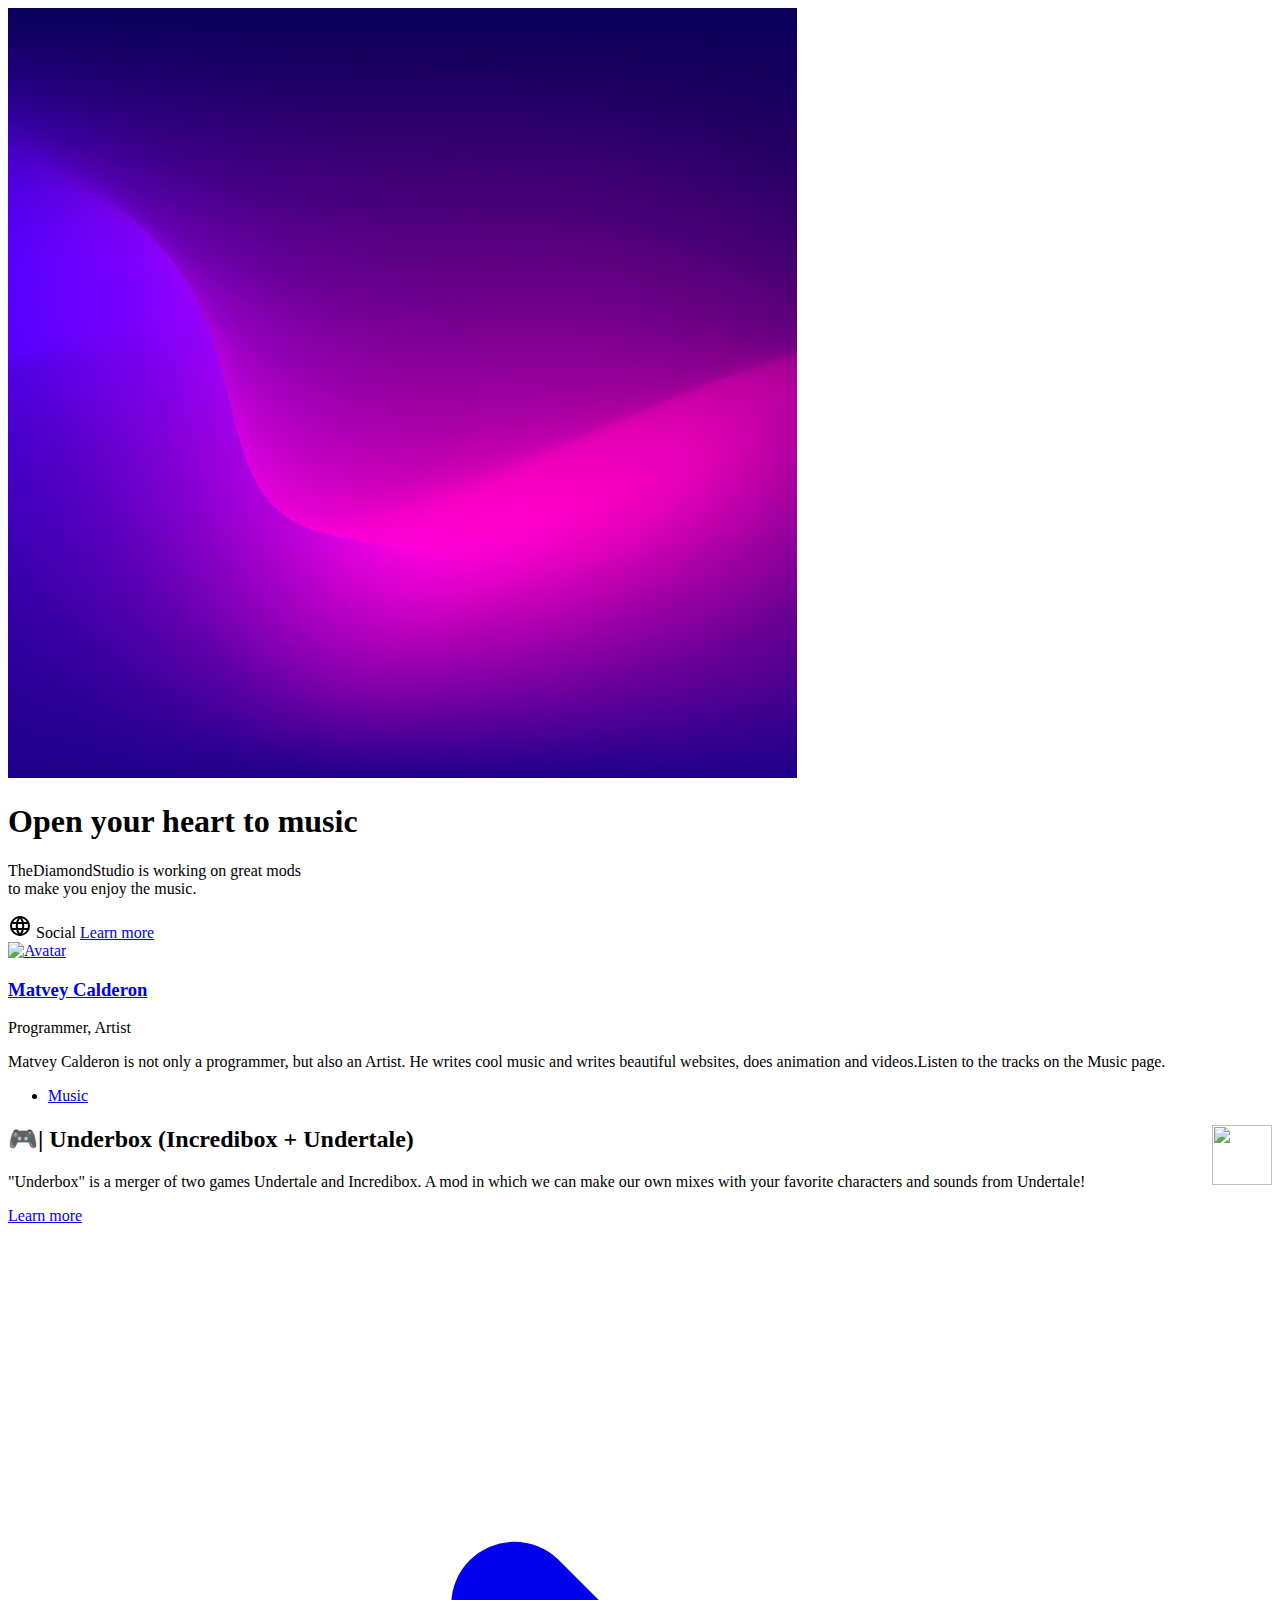
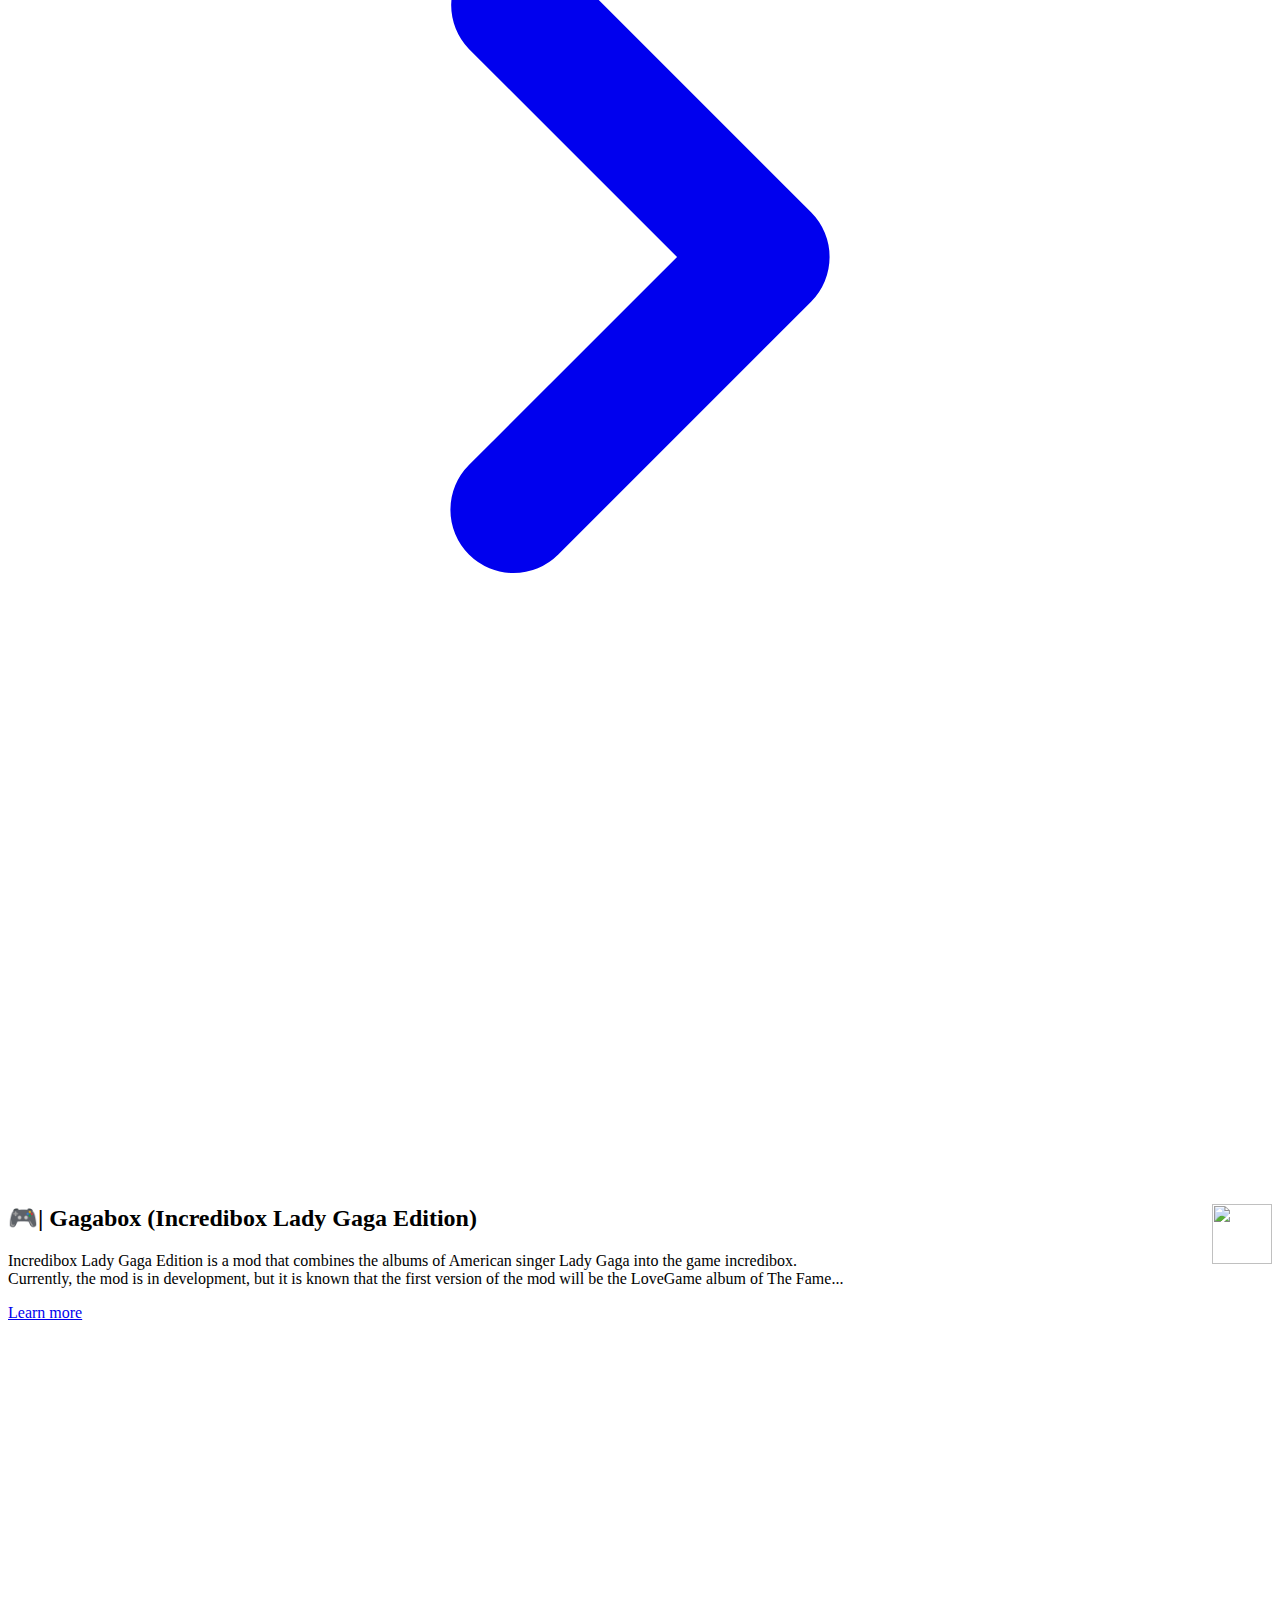
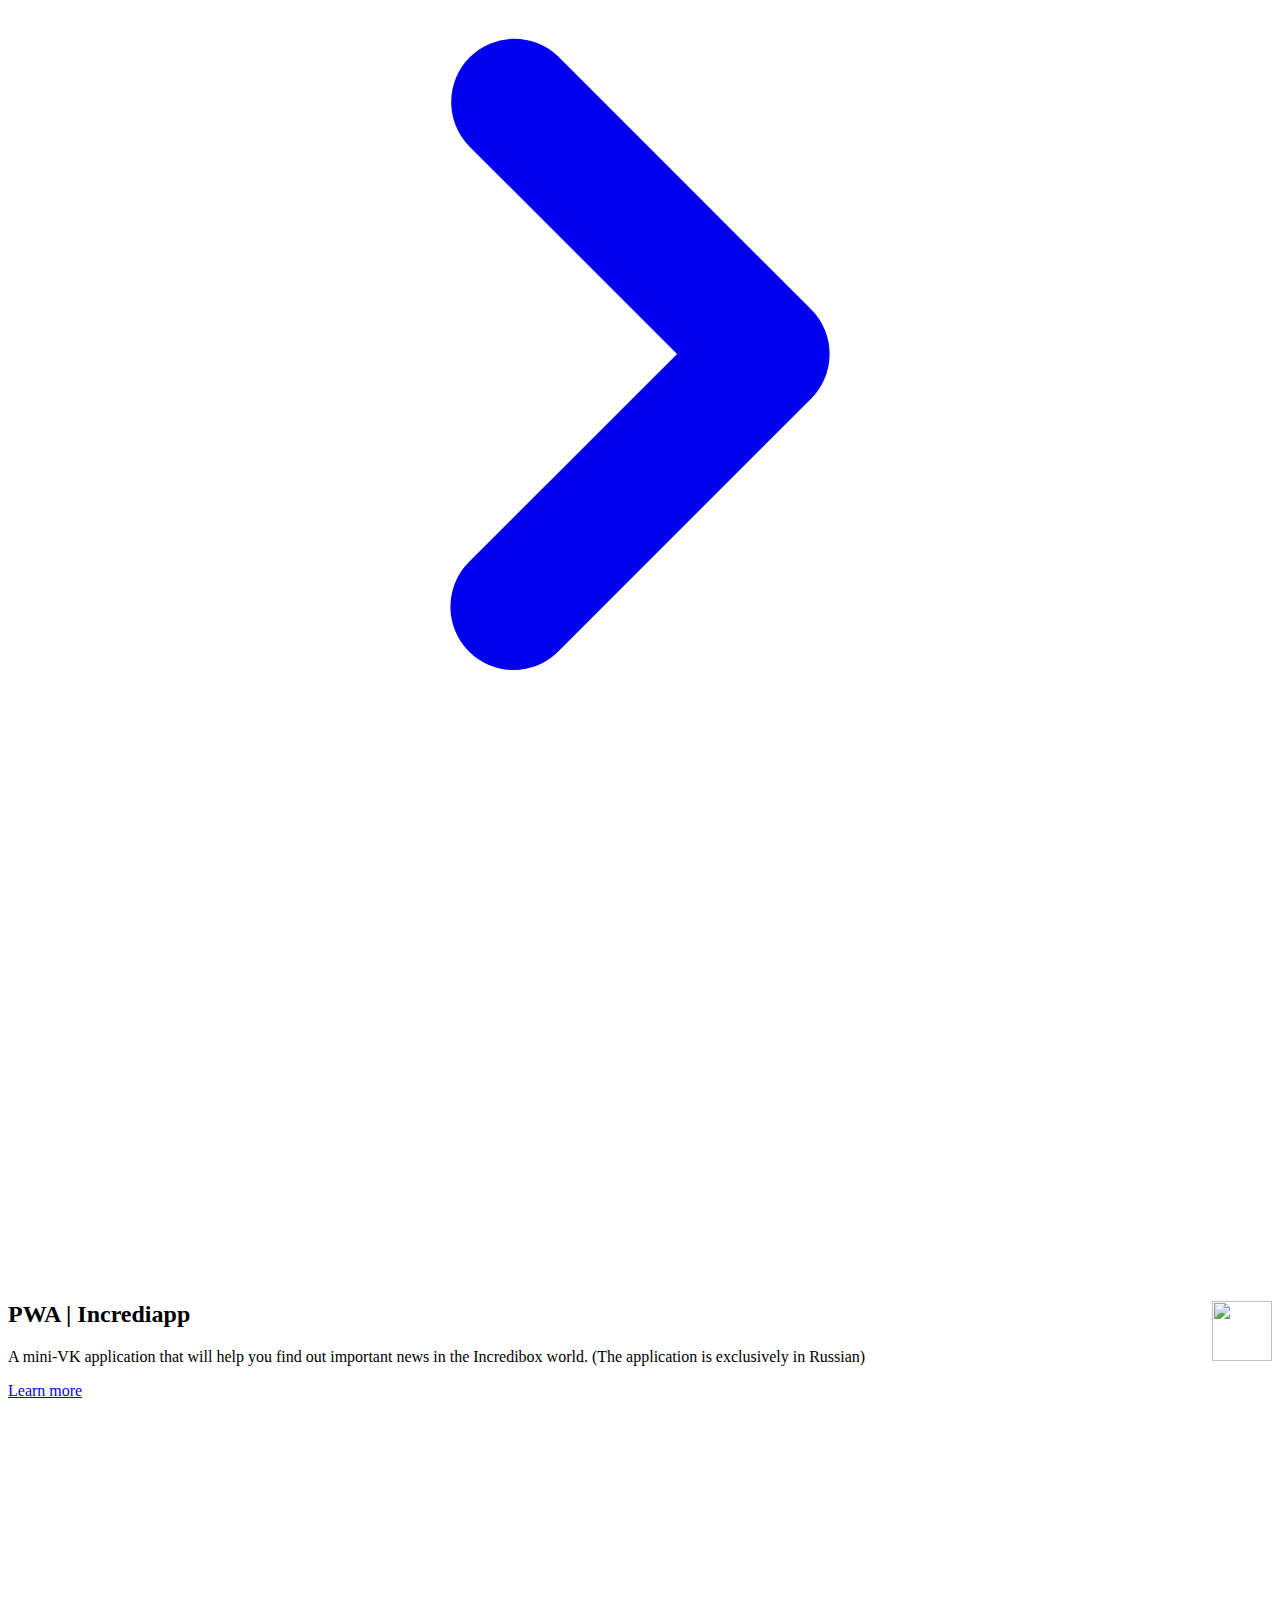
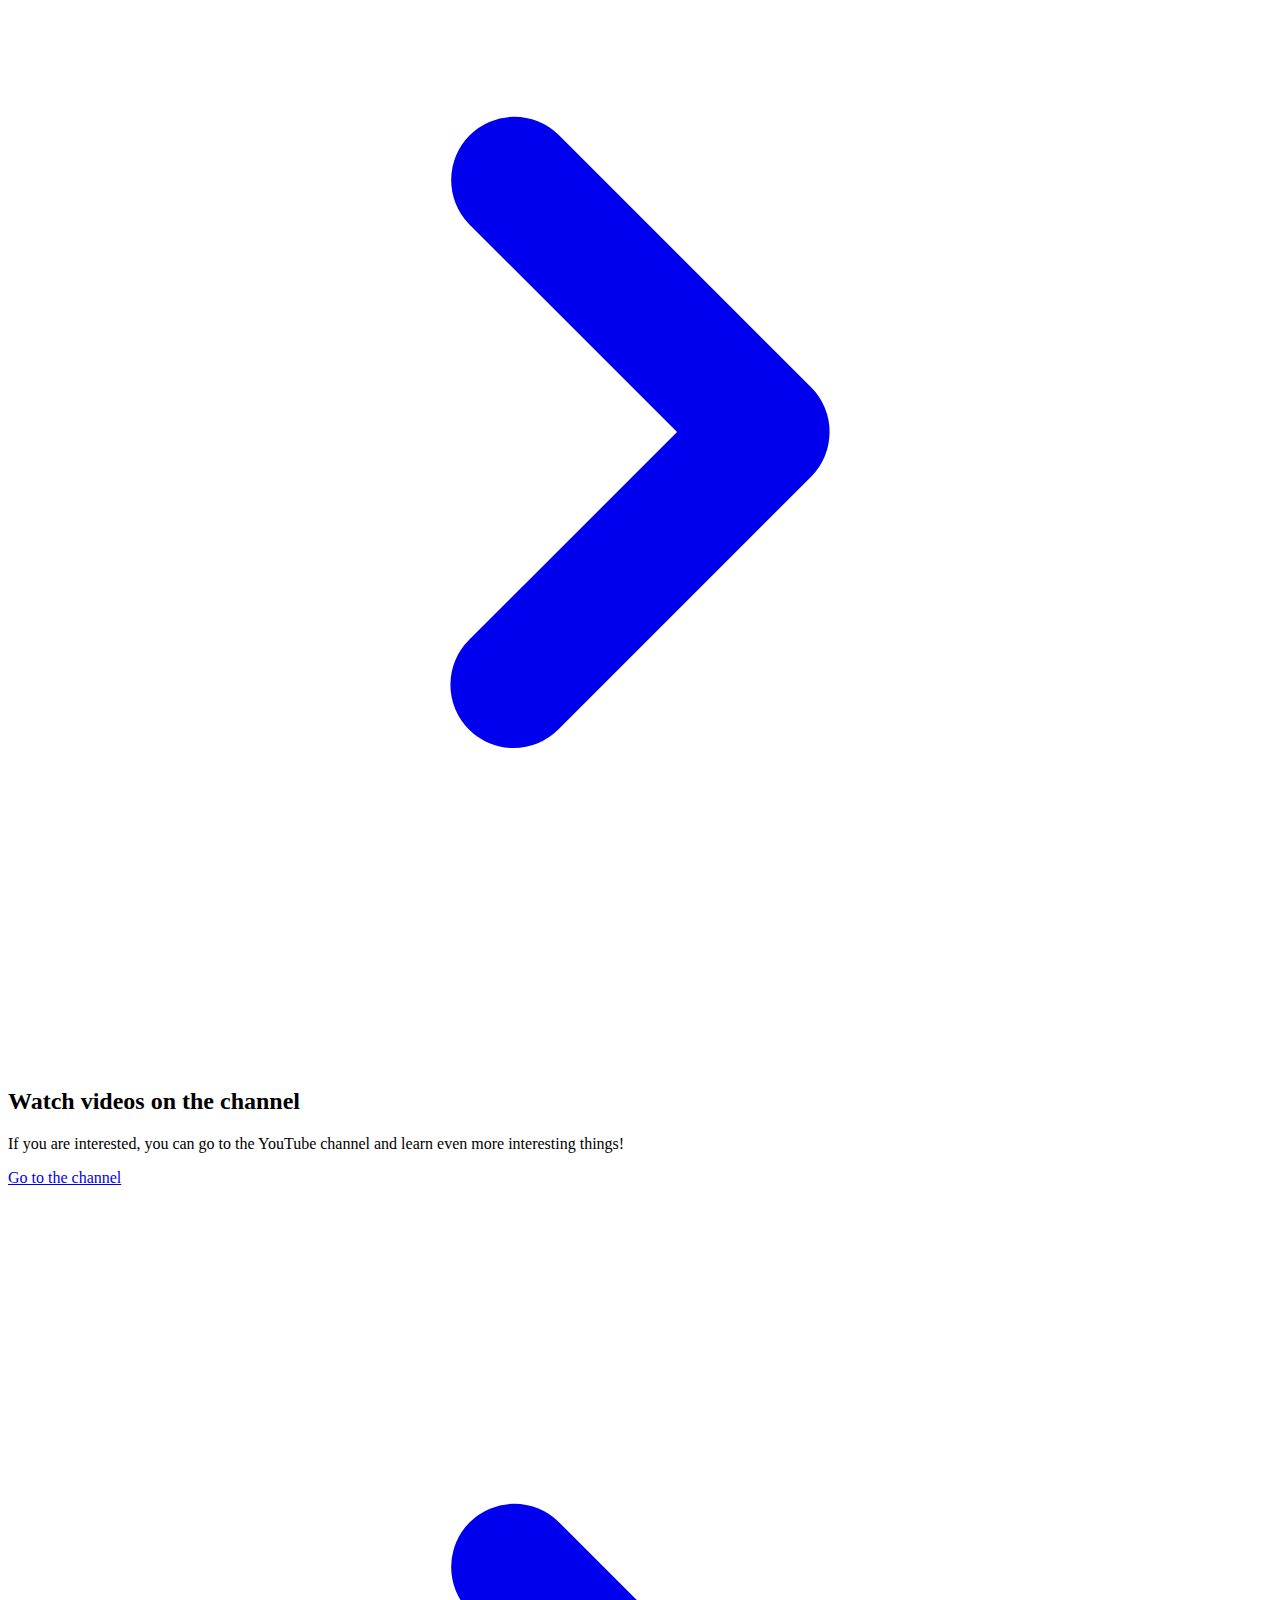
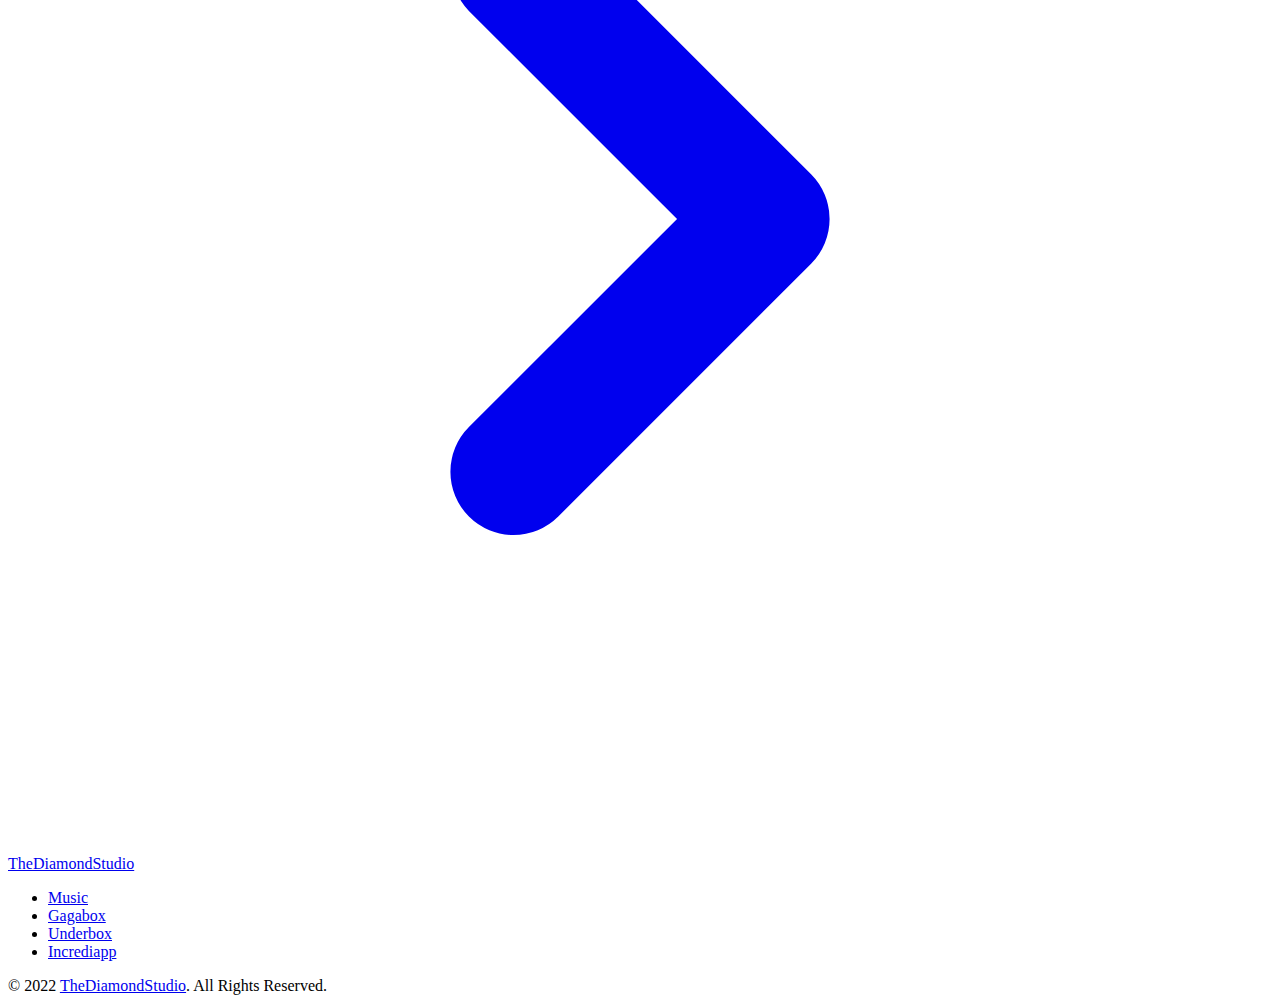
==== commit 7a73d79d: "Add files via upload" ====
--- a/index.html
+++ b/index.html
@@ -91,12 +91,12 @@
   
 
   <section class="bg-white dark:bg-gray-900">
-    <div class="py-8 px-4 mx-auto max-w-screen-xl lg:py-16 lg:px-6 ">
+    <div class="py-8 px-4 lg:px-8 sm:px-6 mx-auto max-w-screen-xl lg:py-16 lg:px-6 ">
 
         <div class="animate__fadeIn  animate__animated wow grid gap-8 mb-6 lg:mb-16 md:grid-cols-1">
-            <div class="items-center bg-gray-50 rounded-lg shadow sm:flex dark:bg-gray-800 dark:border-gray-700">
+            <div class="items-center bg-gray-50 rounded-2xl shadow sm:flex dark:bg-gray-800 dark:border-gray-700">
                 <a href="#">
-                    <img class="w-full rounded-lg sm:rounded-none sm:rounded-l-lg" src="https://thediamondstudio.github.io/Gagabox/Diamond.PNG" alt=" Avatar">
+                    <img class="w-full rounded-2xl sm:rounded-none sm:rounded-l-2xl" src="https://thediamondstudio.github.io/Gagabox/Diamond.PNG" alt=" Avatar">
                 </a>
                 <div class="p-5">
                     <h3 class="text-xl font-bold tracking-tight text-gray-900 dark:text-white">
@@ -282,14 +282,17 @@
                 </a>
                 
                 <ul class="flex flex-wrap justify-center items-center mb-6 text-gray-900 dark:text-white">
-                    <li>
+                  <li>
+                    <a href="https://thediamondstudio.github.io/music" class="mr-4 hover:underline md:mr-6">Music</a>
+                </li>
+                  <li>
                         <a href="https://thediamondstudio.github.io/Gagabox" class="mr-4 hover:underline md:mr-6 ">Gagabox</a>
                     </li>
                     <li>
                         <a href="https://thediamondstudio.github.io/Underbox" class="mr-4 hover:underline md:mr-6">Underbox</a>
                     </li>
                     <li>
-                        <a href="https://vk.com/app51397590" class="mr-4 hover:underline md:mr-6">Incrediapp</a>
+                        <a href="https://vk.com/app51397590" class=" hover:underline ">Incrediapp</a>
                     </li>
                 </ul>
                 <span class="text-sm text-gray-500 sm:text-center dark:text-gray-400">© 2022 <a href="#" class="hover:underline">TheDiamondStudio</a>. All Rights Reserved.</span>
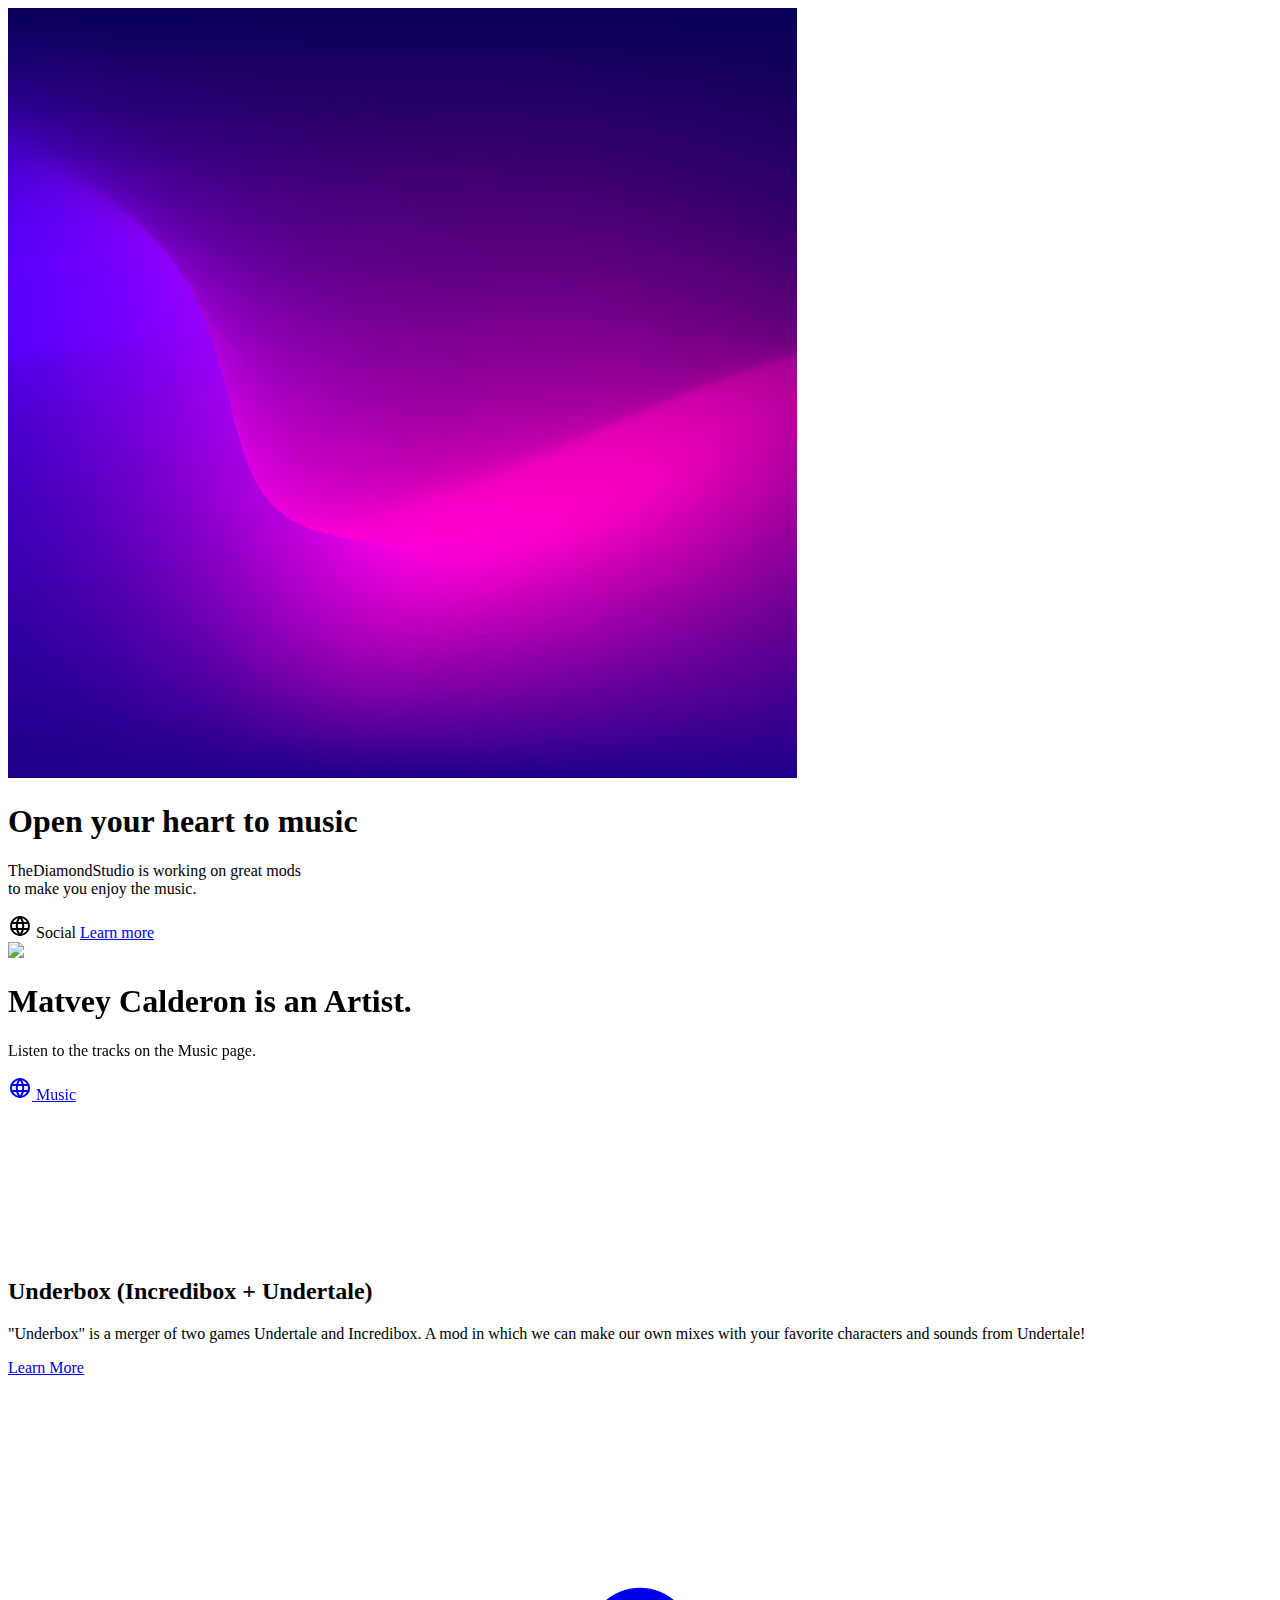
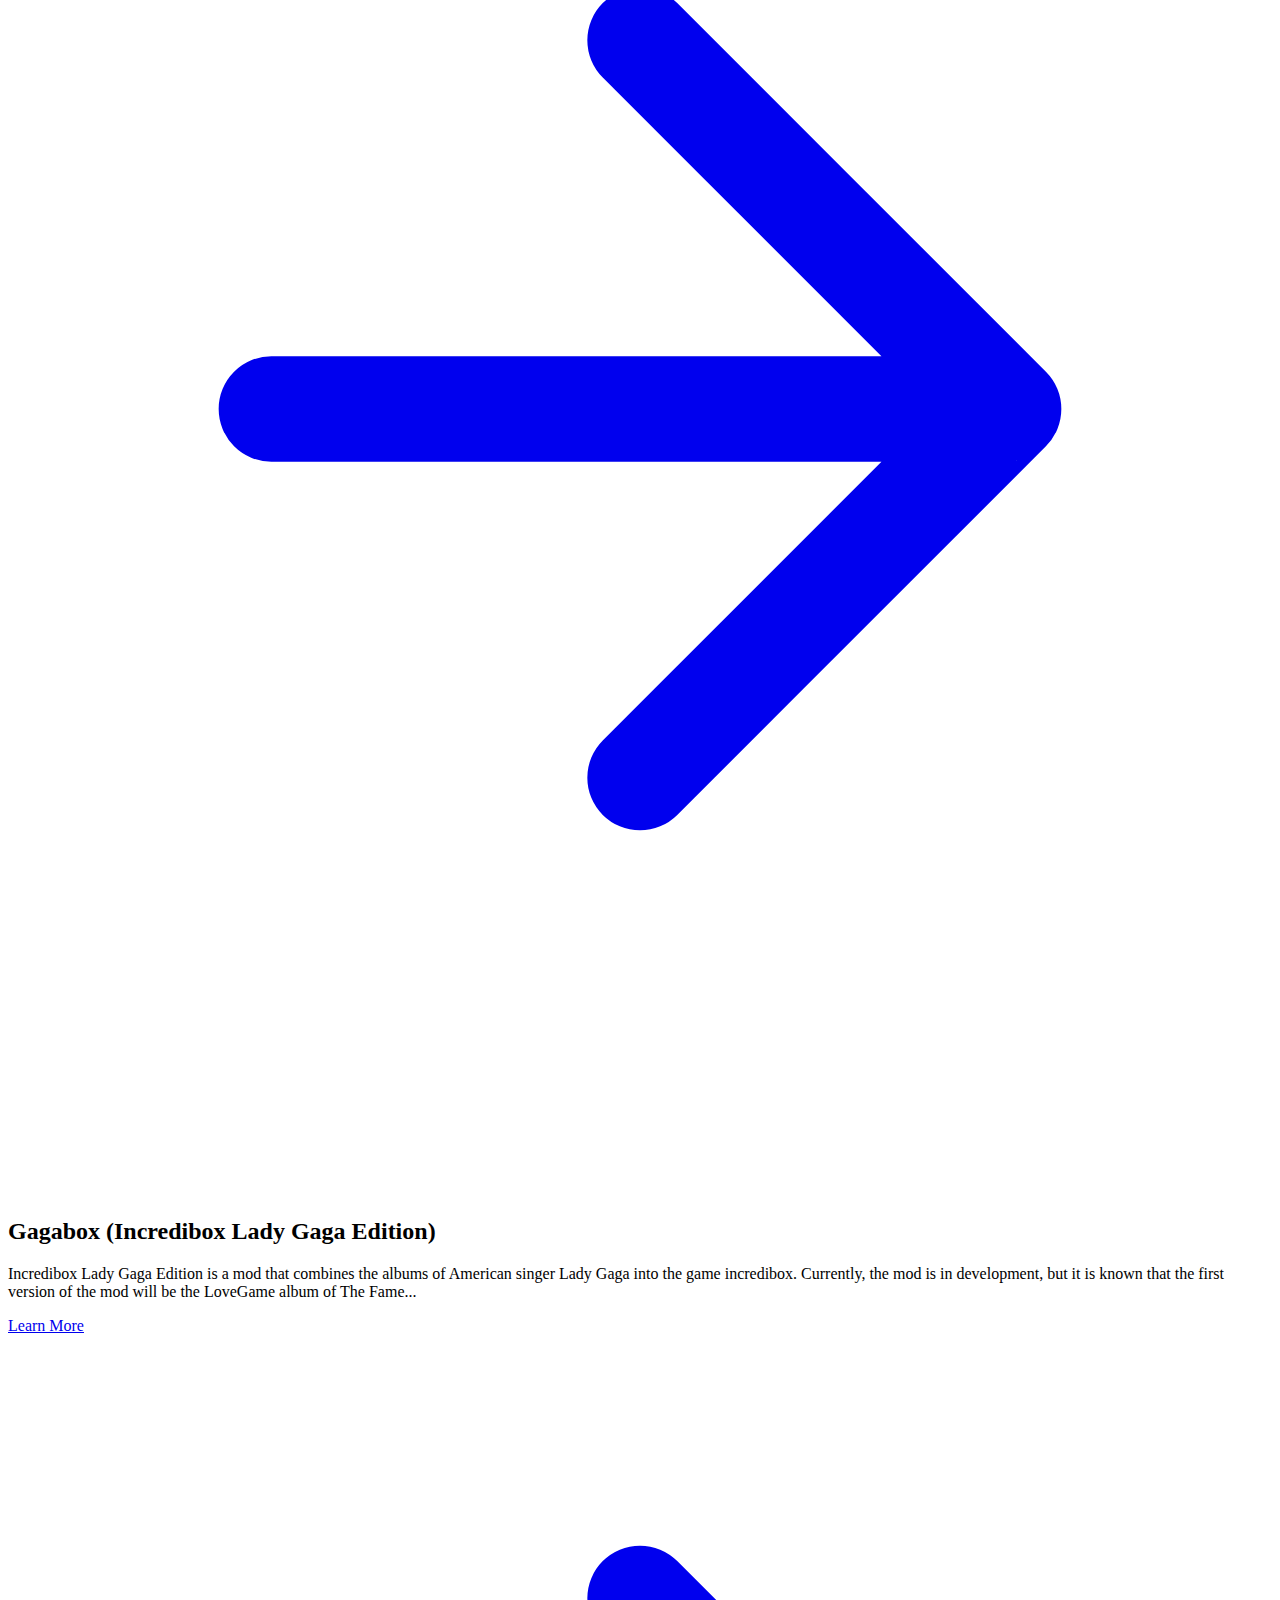
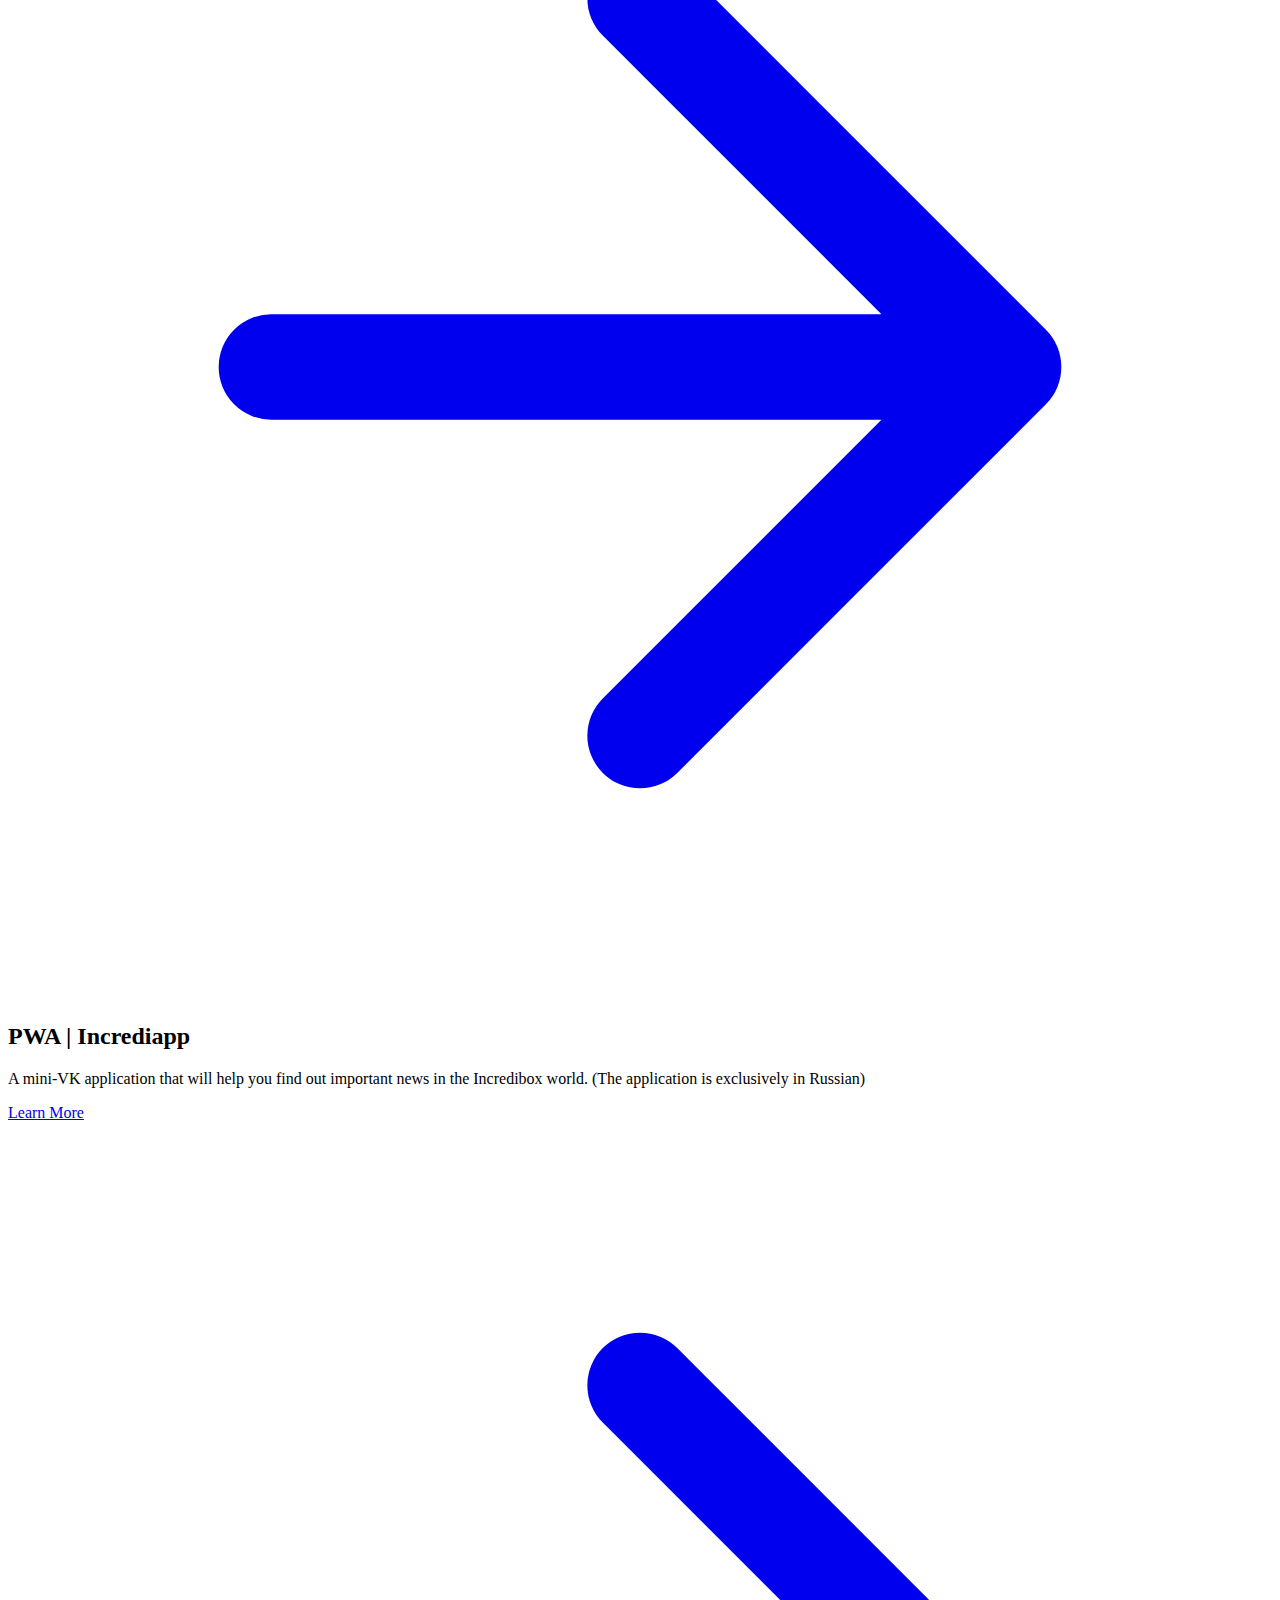
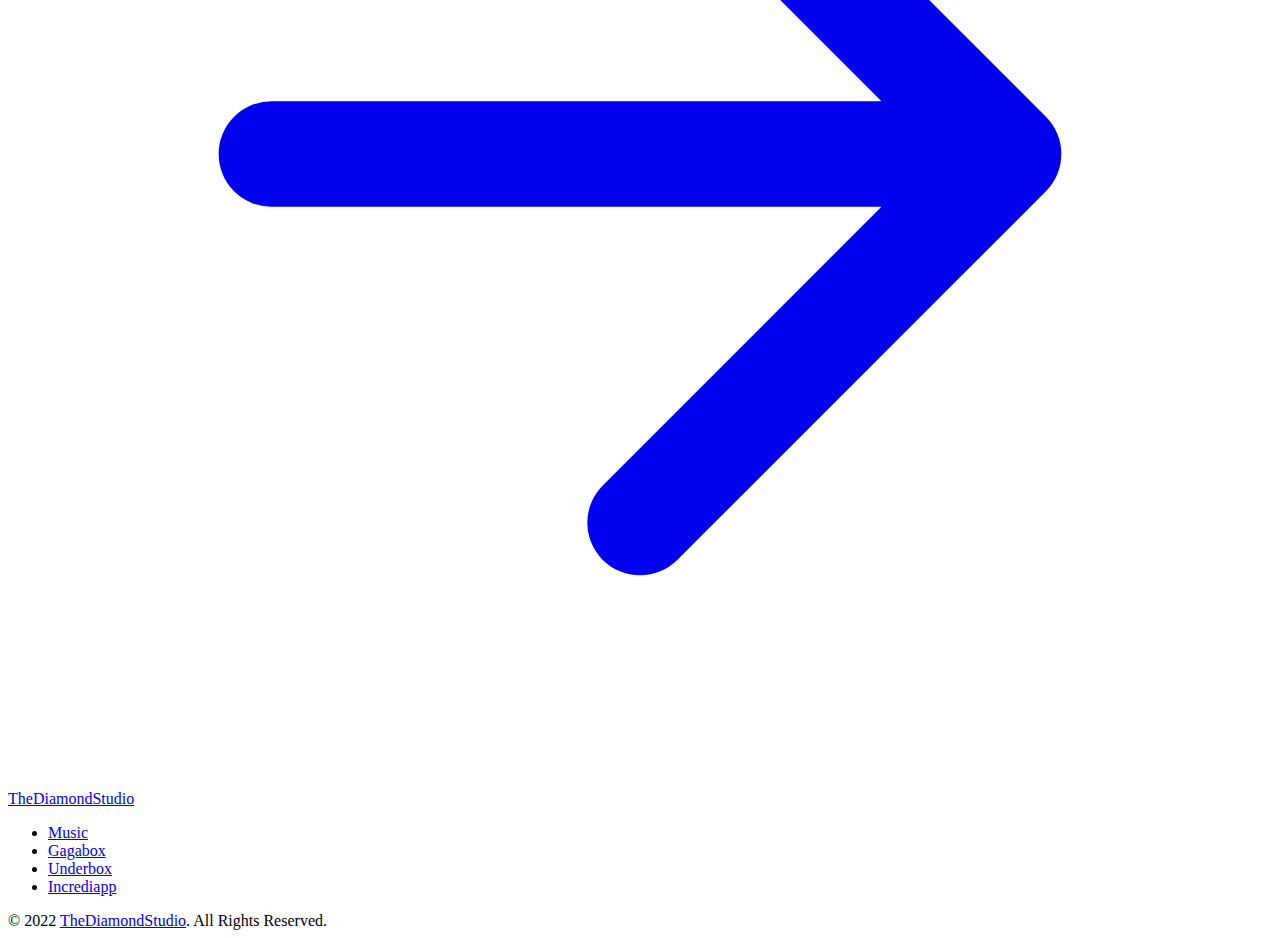
==== commit 61b8bc35: "Add files via upload" ====
--- a/index.html
+++ b/index.html
@@ -12,8 +12,17 @@
     <meta property="og:description" content="TheDiamondStudio is working on great mods to make you enjoy the music.">
     <link rel="stylesheet" href="https://unpkg.com/flowbite@1.5.3/dist/flowbite.min.css" />
     <script src="https://cdn.tailwindcss.com"></script>
-
-
+      <script>
+        tailwind.config = {
+          theme: {
+            extend: {
+              colors: {
+                clifford: '#da373d',
+              }
+            }
+          }
+        }
+      </script>
         <link href="https://fonts.googleapis.com/css2?family=Montserrat:ital,wght@0,100;0,200;0,300;0,400;0,500;0,600;0,700;0,800;0,900;1,100;1,200;1,300;1,400;1,500;1,600;1,700;1,800;1,900&amp;display=swap" rel="stylesheet">
         <link
         rel="stylesheet"
@@ -36,7 +45,7 @@
 <link rel="preconnect" href="https://fonts.gstatic.com" crossorigin>
 
    </head>
-<body class="font-['Montserrat']">
+<body class="font-['Montserrat'] bg-white dark:bg-gray-900">
     
     <!-- This example requires Tailwind CSS v2.0+ -->
 <div class="bg-white dark:bg-gray-900">
@@ -48,7 +57,7 @@
         <div class="relative">
           <div class="absolute inset-x-0 bottom-0 h-1/2 bg-white dark:bg-gray-900"></div>
           <div class="max-w-7xl mx-auto sm:px-6 lg:px-8">
-            <div class="relative shadow-xl sm:rounded-2xl sm:overflow-hidden">
+            <div class="relative shadow-xl sm:rounded-t-2xl sm:overflow-hidden">
               <div class="absolute inset-0">
                 <img class="h-full w-full object-cover" src="hero.webp">
                 <div class="absolute inset-0 bg-indigo-700 mix-blend-multiply"></div>
@@ -61,7 +70,7 @@
                 <p class="mt-6 max-w-lg mx-auto text-center text-xl text-indigo-200 sm:max-w-3xl animate__fadeIn  animate__animated wow">TheDiamondStudio is working on great mods<br>to make you enjoy the music.</p>
                 <div class="mt-10 max-w-sm mx-auto sm:max-w-none sm:flex sm:justify-center">
                   <div class="animate__fadeInUp  animate__animated wow  space-y-4 sm:space-y-0 sm:mx-auto sm:inline-grid sm:grid-cols-2 sm:gap-5">
-                    <a id="success" class="highlight-white/5 cursor-pointer flex items-center justify-center px-4 py-3 border border-transparent text-base font-medium rounded-md shadow-sm text-indigo-700 bg-white hover:bg-indigo-50 sm:px-8"><svg class="mr-2 -ml-1 w-5 h-5" xmlns="http://www.w3.org/2000/svg" class="icon icon-tabler icon-tabler-world" width="24" height="24" viewBox="0 0 24 24" stroke-width="2" stroke="currentColor" fill="none" stroke-linecap="round" stroke-linejoin="round">
+                    <a id="success" class="highlight-white/5 cursor-pointer flex items-center justify-center px-4 py-3 border border-transparent text-base font-medium rounded-xl shadow-sm text-indigo-700 bg-white hover:bg-indigo-50 sm:px-8"><svg class="mr-2 -ml-1 w-5 h-5" xmlns="http://www.w3.org/2000/svg" class="icon icon-tabler icon-tabler-world" width="24" height="24" viewBox="0 0 24 24" stroke-width="2" stroke="currentColor" fill="none" stroke-linecap="round" stroke-linejoin="round">
                         <path stroke="none" d="M0 0h24v24H0z" fill="none"></path>
                         <circle cx="12" cy="12" r="9"></circle>
                         <line x1="3.6" y1="9" x2="20.4" y2="9"></line>
@@ -69,7 +78,7 @@
                         <path d="M11.5 3a17 17 0 0 0 0 18"></path>
                         <path d="M12.5 3a17 17 0 0 1 0 18"></path>
                      </svg> Social </a>
-                    <a href="https://incredibox.fandom.com/wiki/Diamond" class="highlight-white/5 flex items-center justify-center px-4 py-3 border border-transparent text-base font-medium rounded-md shadow-sm text-white bg-indigo-500 bg-opacity-60 hover:bg-opacity-70 sm:px-8"> Learn more </a>
+                    <a href="https://incredibox.fandom.com/wiki/Diamond" class="highlight-white/5 flex items-center justify-center px-4 py-3 border border-transparent text-base font-medium rounded-xl shadow-sm text-white bg-indigo-500 bg-opacity-60 hover:bg-opacity-70 sm:px-8"> Learn more </a>
                      <style>
                       .highlight-white\/5 {
                           box-shadow: inset 0 1px 0 0 hsla(0,0%,100%,.05);
@@ -90,32 +99,42 @@
   </div>
   
 
-  <section class="bg-white dark:bg-gray-900">
-    <div class="py-8 px-4 lg:px-8 sm:px-6 mx-auto max-w-screen-xl lg:py-16 lg:px-6 ">
-
-        <div class="animate__fadeIn  animate__animated wow grid gap-8 mb-6 lg:mb-16 md:grid-cols-1">
-            <div class="items-center bg-gray-50 rounded-2xl shadow sm:flex dark:bg-gray-800 dark:border-gray-700">
-                <a href="#">
-                    <img class="w-full rounded-2xl sm:rounded-none sm:rounded-l-2xl" src="https://thediamondstudio.github.io/Gagabox/Diamond.PNG" alt=" Avatar">
-                </a>
-                <div class="p-5">
-                    <h3 class="text-xl font-bold tracking-tight text-gray-900 dark:text-white">
-                        <a href="#">Matvey Calderon</a>
-                    </h3>
-                    <span class="text-gray-500 dark:text-gray-400">Programmer, Artist</span>
-                    <p class="mt-3 mb-6 font-light text-gray-500 dark:text-gray-400">Matvey Calderon is not only a programmer, but also an Artist. He writes cool music and writes beautiful websites, does animation and videos.Listen to the tracks on the Music page.</p>
-                    <ul class="flex space-x-4 sm:mt-0">
-                        
-                        <li>
-                          <a href="https://thediamondstudio.github.io/music" class="text-white bg-blue-700 hover:bg-blue-800 focus:ring-4 focus:outline-none focus:ring-blue-300 font-medium rounded-lg text-sm px-5 py-2.5 text-center dark:bg-blue-600 dark:hover:bg-blue-700 dark:focus:ring-blue-800">Music</a>
-                        </li>
-                    </ul>
-                </div>
-            </div> 
-            
-        </div>  
+  <div class="relative mb-16">
+    <div class="absolute inset-x-0 bottom-0 h-1/2 bg-white dark:bg-gray-900"></div>
+    <div class="max-w-7xl mx-auto sm:px-6 lg:px-8">
+      <div class="relative shadow-xl sm:rounded-b-2xl sm:overflow-hidden">
+        <div class="absolute inset-0">
+          <img class="h-full w-full object-cover" src="hero123.png">
+          <div class="absolute inset-0 bg-indigo-700 mix-blend-multiply"></div>
+        </div>
+        <div class="relative px-4 py-16 sm:px-6 sm:py-24 lg:py-15 lg:px-8" style="backdrop-filter: blur(10px);">
+          <h1 class="animate__fadeIn  animate__animated wow text-center text-xl font-extrabold tracking-tight sm:text-xl lg:text-3xl">
+            <span class="block text-white">Matvey Calderon is an Artist.</span>
+          </h1>
+          <p class="mt-6 max-w-lg mx-auto text-center text-xl text-indigo-200 sm:max-w-3xl animate__fadeIn  animate__animated wow">Listen to the tracks on the Music page.</p>
+          <div class="mt-10 max-w-sm mx-auto sm:max-w-none sm:flex sm:justify-center">
+            <div class="animate__fadeInUp  animate__animated wow  space-y-4 sm:space-y-0 sm:mx-auto sm:inline-grid">
+              <a href="/music" class="highlight-white/5 cursor-pointer flex items-center justify-center px-4 py-3 border border-transparent text-base font-medium rounded-xl shadow-sm text-indigo-700 bg-white hover:bg-indigo-50 sm:px-8"><svg class="mr-2 -ml-1 w-5 h-5" xmlns="http://www.w3.org/2000/svg" class="icon icon-tabler icon-tabler-world" width="24" height="24" viewBox="0 0 24 24" stroke-width="2" stroke="currentColor" fill="none" stroke-linecap="round" stroke-linejoin="round">
+                  <path stroke="none" d="M0 0h24v24H0z" fill="none"></path>
+                  <circle cx="12" cy="12" r="9"></circle>
+                  <line x1="3.6" y1="9" x2="20.4" y2="9"></line>
+                  <line x1="3.6" y1="15" x2="20.4" y2="15"></line>
+                  <path d="M11.5 3a17 17 0 0 0 0 18"></path>
+                  <path d="M12.5 3a17 17 0 0 1 0 18"></path>
+               </svg> Music </a>
+              <style>
+                .highlight-white\/5 {
+                    box-shadow: inset 0 1px 0 0 hsla(0,0%,100%,.05);
+                }
+               </style>
+            </div>
+          </div>
+        </div>
+      </div>
     </div>
-  </section>
+  </div>
+
+
 
     <script>
             
@@ -132,150 +151,62 @@
 })
 		});
             </script>
-    <section class="bg-white dark:bg-gray-900" >
-        <div class="py-8 px-4 mx-auto max-w-screen-xl lg:py-16 lg:px-6">
-            <a class="animate__fadeIn  animate__animated wow" href="https://thediamondstudio.github.io/Underbox/" style="float: right;">
-                <img src="https://thediamondstudio.github.io/Underbox/favicon.svg" height="60" width="60">
-               </a>
-            <div class="max-w-screen-lg text-gray-500 sm:text-lg dark:text-gray-400">
-                
-                <h2 class="mb-4 text-4xl tracking-tight font-bold text-gray-900 dark:text-white animate__fadeIn  animate__animated wow">🎮| <span class="font-extrabold">Underbox</span> (Incredibox + Undertale)</h2>
-                <p class="mb-4 font-light animate__fadeIn  animate__animated wow">"Underbox" is a merger of two games Undertale and Incredibox. A mod in which we can make our own mixes with your favorite characters and sounds from Undertale!</p>
-                <a href="https://thediamondstudio.github.io/Underbox/" class="animate__fadeIn  animate__animated wow inline-flex items-center font-medium text-primary-600 hover:text-primary-800 dark:text-primary-500 dark:hover:text-primary-700">
-                    Learn more
-                    <svg class="ml-1 w-6 h-6" fill="currentColor" viewBox="0 0 20 20" xmlns="http://www.w3.org/2000/svg"><path fill-rule="evenodd" d="M7.293 14.707a1 1 0 010-1.414L10.586 10 7.293 6.707a1 1 0 011.414-1.414l4 4a1 1 0 010 1.414l-4 4a1 1 0 01-1.414 0z" clip-rule="evenodd"></path></svg>
-                </a>
-            </div>
-            <div class="pb-2 pt-2">
-                
-                <iframe class="w-full rounded-lg animate__fadeIn  animate__animated wow" height="287" src="https://www.youtube.com/embed/b-GG08Gz9do" title="UNDERBOX | SNOWDIN V2" frameborder="0" allow="accelerometer; autoplay; clipboard-write; encrypted-media; gyroscope; picture-in-picture" allowfullscreen></iframe> 
-            </div>
-        </div>
-        
-      </section>
-    <section class="bg-white dark:bg-gray-900">
-        <div class="py-8 px-4 mx-auto max-w-screen-xl lg:py-16 lg:px-6 ">
-            <a class="animate__fadeIn  animate__animated wow" href="https://thediamondstudio.github.io/Gagabox" style="float: right;">
-                <img class="rounded-lg" src="https://is4-ssl.mzstatic.com/image/thumb/Music115/v4/1b/98/88/1b9888da-6a1f-bff0-ec03-518f445019f6/19UMGIM73435.rgb.jpg/300x300bb.webp" height="60" width="60">
-               </a>
-            <div class="max-w-screen-lg text-gray-500 sm:text-lg dark:text-gray-400 ">
-                
-                <h2 class="mb-4 text-4xl tracking-tight font-bold text-gray-900 dark:text-white animate__fadeIn  animate__animated wow">🎮| <span class="font-extrabold">Gagabox</span> (Incredibox Lady Gaga Edition)</h2>
-                <p class="mb-4 font-light animate__fadeIn  animate__animated wow">Incredibox Lady Gaga Edition is a mod that combines the albums of American singer Lady Gaga into the game incredibox.
-                    <br>Currently, the mod is in development, but it is known that the first version of the mod will be the LoveGame album of The Fame...</p>
-                <a href="https://thediamondstudio.github.io/Gagabox" class=" animate__fadeIn  animate__animated wow inline-flex items-center font-medium text-primary-600 hover:text-primary-800 dark:text-primary-500 dark:hover:text-primary-700">
-                    Learn more
-                    <svg class="ml-1 w-6 h-6" fill="currentColor" viewBox="0 0 20 20" xmlns="http://www.w3.org/2000/svg"><path fill-rule="evenodd" d="M7.293 14.707a1 1 0 010-1.414L10.586 10 7.293 6.707a1 1 0 011.414-1.414l4 4a1 1 0 010 1.414l-4 4a1 1 0 01-1.414 0z" clip-rule="evenodd"></path></svg>
-                </a>
-            </div>
-            <div class="pb-2 pt-2">
-                
-                <iframe class="w-full rounded-lg animate__fadeIn  animate__animated wow" height="287" src="https://www.youtube.com/embed/ncFnkT-SF_A" title="LOVEGAME | TEASER №1" frameborder="0" allow="accelerometer; autoplay; clipboard-write; encrypted-media; gyroscope; picture-in-picture" allowfullscreen></iframe> 
-            </div>
-        
-        </div>
-        
-      </section>
-      <!--
-      <section class="bg-white dark:bg-gray-900">
-        <div class="py-8 px-4 mx-auto max-w-screen-xl lg:py-16 lg:px-6">
-            <a class="animate__fadeIn  animate__animated wow" href="#" style="float: right;">
-                <img class="rounded-lg" src="https://i.pinimg.com/236x/81/f3/bb/81f3bb5aa3445415687b1a88ee961983--teaching-activities-teaching-music.jpg" height="60" width="60">
-               </a>
-            <div class="max-w-screen-lg text-gray-500 sm:text-lg dark:text-gray-400 ">
-                
-                <h2 class="mb-4 text-4xl tracking-tight font-bold text-gray-900 dark:text-white animate__fadeIn  animate__animated wow" >🎮| <span class="font-extrabold">The Original On Mobiles</span> (Incredibox 2009)</h2>
-                <p class="mb-4 font-light animate__fadeIn  animate__animated wow">This version has very unique aspects compared to the preceding versions. The version features Incredimen that have a very different appearance: with shorter hair, an earring on his right ear, and a slightly over-detailed face, this design is also adopted as Incredible Polo in the Incredibox art style, they also have less-smooth animation.<br>
-                    The version also has 5 sound categories unlike the other versions where 4 are present, the categories consist of Instruments, Percussions, Effects, Chorus, and Voices, only having 8 sounds in total. This version unlocked the bonuses when you have used a certain total number of beatboxers on the screen, unlike the others where you would need a certain combination of sounds onscreen.</p>
-                
-            </div>
-            <iframe class="animate__fadeIn  animate__animated wow w-full aspect-video p-4" height="287" src="https://www.youtube.com/embed/LehokruOzhY" title="Incredibox The Original on Mobiles 2 0 IS OUT! LINK IN DESC" frameborder="0" allow="accelerometer; autoplay; clipboard-write; encrypted-media; gyroscope; picture-in-picture" allowfullscreen></iframe>
-
-            </div>
-        
-      </section>-->
+
+<section class="text-gray-400 bg-gray-900 body-font ">
+  <div class="container px-5  mx-auto ">
+
+    <div class="flex flex-wrap sm:-m-4 -mx-4 -mb-10 -mt-4">
+      <div class="p-4 md:w-1/1  mb-6 py-6 lg:py-8 bg-gray-50 shadow dark:bg-gray-800 dark:border-gray-700 px-4 lg:px-8 sm:px-6 mx-auto max-w-screen-xl lg:px-6  rounded-2xl">
+        <div class="rounded-2xl h-64 overflow-hidden">
+          <iframe class="object-cover object-center h-full w-full" src="https://www.youtube.com/embed/b-GG08Gz9do" title="UNDERBOX | SNOWDIN V2" frameborder="0" allow="accelerometer; autoplay; clipboard-write; encrypted-media; gyroscope; picture-in-picture; web-share" allowfullscreen></iframe>
+        </div>
+        <h2 class="text-xl font-medium title-font text-white mt-5">Underbox (Incredibox + Undertale)</h2>
+        <p class="text-base leading-relaxed mt-2">"Underbox" is a merger of two games Undertale and Incredibox. A mod in which we can make our own mixes with your favorite characters and sounds from Undertale!</p>
+        <a href="https://thediamondstudio.github.io/Underbox/" class="text-indigo-400 inline-flex items-center mt-3">Learn More
+          <svg fill="none" stroke="currentColor" stroke-linecap="round" stroke-linejoin="round" stroke-width="2" class="w-4 h-4 ml-2" viewBox="0 0 24 24">
+            <path d="M5 12h14M12 5l7 7-7 7"></path>
+          </svg>
+        </a>
+      </div>
+      <div class="p-4 md:w-1/1  mb-6 py-6 lg:py-8  bg-gray-50 shadow dark:bg-gray-800 dark:border-gray-700 px-4 lg:px-8 sm:px-6 mx-auto max-w-screen-xl lg:px-6  rounded-2xl">
+        <div class="rounded-2xl h-64 overflow-hidden">
+          <iframe  class="object-cover object-center h-full w-full" src="https://www.youtube.com/embed/ncFnkT-SF_A" title="LOVEGAME | TEASER №1" frameborder="0" allow="accelerometer; autoplay; clipboard-write; encrypted-media; gyroscope; picture-in-picture; web-share" allowfullscreen></iframe>
+          
+        </div>
+        <h2 class="text-xl font-medium title-font text-white mt-5">Gagabox (Incredibox Lady Gaga Edition)</h2>
+        <p class="text-base leading-relaxed mt-2">Incredibox Lady Gaga Edition is a mod that combines the albums of American singer Lady Gaga into the game incredibox.
+          Currently, the mod is in development, but it is known that the first version of the mod will be the LoveGame album of The Fame...</p>
+        <a href="https://thediamondstudio.github.io/Gagabox" class="text-indigo-400 inline-flex items-center mt-3">Learn More
+          <svg fill="none" stroke="currentColor" stroke-linecap="round" stroke-linejoin="round" stroke-width="2" class="w-4 h-4 ml-2" viewBox="0 0 24 24">
+            <path d="M5 12h14M12 5l7 7-7 7"></path>
+          </svg>
+        </a>
+      </div>
+      <div class="p-4 sm:w-1/1 mb-6 py-6 lg:py-8 bg-gray-50 shadow dark:bg-gray-800 dark:border-gray-700 px-4 lg:px-8 sm:px-6 mx-auto max-w-screen-xl rounded-2xl  ">
+
+        <h2 class="text-xl font-medium title-font text-white mt-5">PWA | Incrediapp</h2>
+        <p class="text-base leading-relaxed mt-2">A mini-VK application that will help you find out important news in the Incredibox world. (The application is exclusively in Russian)</p>
+        <a href="https://vk.com/app51397590" class="text-indigo-400 inline-flex items-center mt-3">Learn More
+          <svg fill="none" stroke="currentColor" stroke-linecap="round" stroke-linejoin="round" stroke-width="2" class="w-4 h-4 ml-2" viewBox="0 0 24 24">
+            <path d="M5 12h14M12 5l7 7-7 7"></path>
+          </svg>
+        </a>
+      </div>
       
-      <!-- Yandex.RTB R-A-1754644-1 -->
-<div id="yandex_rtb_R-A-1754644-1"></div>
-<script>window.yaContextCb.push(()=>{
-  Ya.Context.AdvManager.render({
-    renderTo: 'yandex_rtb_R-A-1754644-1',
-    blockId: 'R-A-1754644-1'
-  })
-})</script>
-
-<!--
-<section class="bg-white dark:bg-gray-900 ">
-    <div class="py-8 px-4 mx-auto max-w-screen-xl lg:py-16 lg:px-6">
-        <a href="#" class="animate__fadeIn  animate__animated wow" style="float: right;">
-            <img class="rounded-lg" src="https://yt3.ggpht.com/a/AGF-l794jNW1umFD5VQNARiFfzYGUA29xlpou6s4Qw=s900-c-k-c0xffffffff-no-rj-mo" height="60" width="60">
-           </a>
-        <div class="max-w-screen-lg text-gray-500 sm:text-lg dark:text-gray-400">
-            
-            <h2 class="animate__fadeIn  animate__animated wow mb-4 text-4xl tracking-tight font-bold text-gray-900 dark:text-white">🎮| <span class="font-extrabold">Reskincredibox</span></h2>
-            <p class="animate__fadeIn  animate__animated wow mb-4 font-light animate__fadeIn  animate__animated wow">Reskincredibox is the very first mod on Incredibox. Often, it is jokingly cited as not the best modification, because of its idea.
-                The main idea of fashion is that the clothes of the characters of the game are repainted in other colors... Later, the modification received an important feature that makes the mod not so hopeless and boring. Bonuses in the modification are not just a repainted video-a number of original bonuses, but full-fledged independent bonuses, with their own plot, however, with the same sound.
-                Mods are often joked about when they talk about some kind of bad modification, due to the fact that inexperienced modmakers often make their mods in the same way, simply repainting the characters in a new color, without bringing anything new and interesting globally.
-                The developers of the mod are BBoxer and Artemiy Kopych</p>
-            
-        </div>
-        <iframe class="animate__fadeIn  animate__animated wow w-full aspect-video p-4" height="287" src="https://www.youtube.com/embed/znACuXyM0X8" title="YouTube video player" frameborder="0" allow="accelerometer; autoplay; clipboard-write; encrypted-media; gyroscope; picture-in-picture" allowfullscreen></iframe>
-        </div>
-        
-  </section>-->
-
-
-
-<section class="bg-white dark:bg-gray-900">
-    <div class="py-8 px-4 mx-auto max-w-screen-xl lg:py-16 lg:px-6 ">
-        <a class="animate__fadeIn  animate__animated wow" href="https://vk.com/app51397590" style="float: right;">
-            <img class="rounded-lg" src="https://thediamondstudio.github.io/pwa/favicon.svg" height="60" width="60">
-           </a>
-        <div class="max-w-screen-lg text-gray-500 sm:text-lg dark:text-gray-400 ">
-            
-            <h2 class="mb-4 text-4xl tracking-tight font-bold text-gray-900 dark:text-white animate__fadeIn  animate__animated wow"><span class="font-extrabold">PWA</span> | Incrediapp</h2>
-            <p class="mb-4 font-light animate__fadeIn  animate__animated wow">A mini-VK application that will help you find out important news in the Incredibox world. (The application is exclusively in Russian)</p>
-            <a href="https://vk.com/app51397590" class=" animate__fadeIn  animate__animated wow inline-flex items-center font-medium text-primary-600 hover:text-primary-800 dark:text-primary-500 dark:hover:text-primary-700">
-                Learn more
-                <svg class="ml-1 w-6 h-6" fill="currentColor" viewBox="0 0 20 20" xmlns="http://www.w3.org/2000/svg"><path fill-rule="evenodd" d="M7.293 14.707a1 1 0 010-1.414L10.586 10 7.293 6.707a1 1 0 011.414-1.414l4 4a1 1 0 010 1.414l-4 4a1 1 0 01-1.414 0z" clip-rule="evenodd"></path></svg>
-            </a>
-        </div>
-        
-    
     </div>
-    
-  </section>
-
-          
-
-<section class="bg-white dark:bg-gray-900">
-    <div class="py-8 px-4 mx-auto max-w-screen-xl lg:py-16 lg:px-6 ">
-        <!--
-      <a class="animate__fadeIn  animate__animated wow" href="https://www.youtube.com/@Diamond_Calderon" style="float: right;">
-            <img class="rounded-lg" src="https://thediamondstudio.github.io/Gagabox/Diamond.PNG" height="60" width="60">
-        </a>
--->
-        <div class="max-w-screen-lg text-gray-500 sm:text-lg dark:text-gray-400 ">
-            
-            <h2 class="mb-4 text-4xl tracking-tight font-bold text-gray-900 dark:text-white animate__fadeIn  animate__animated wow">Watch videos on the channel</h2>
-            <p class="mb-4 font-light animate__fadeIn  animate__animated wow">If you are interested, you can go to the YouTube channel and learn even more interesting things!</p>
-            <a href="https://www.youtube.com/c/Diamond1895/" class=" animate__fadeIn  animate__animated wow inline-flex items-center font-medium text-primary-600 hover:text-primary-800 dark:text-primary-500 dark:hover:text-primary-700">
-                Go to the channel
-                <svg class="ml-1 w-6 h-6" fill="currentColor" viewBox="0 0 20 20" xmlns="http://www.w3.org/2000/svg"><path fill-rule="evenodd" d="M7.293 14.707a1 1 0 010-1.414L10.586 10 7.293 6.707a1 1 0 011.414-1.414l4 4a1 1 0 010 1.414l-4 4a1 1 0 01-1.414 0z" clip-rule="evenodd"></path></svg>
-            </a>
-        </div>
-        
-        <!-- Yandex.RTB R-A-1754644-3 -->
-        <div id="yandex_rtb_R-A-1754644-3"></div>
-        <script>window.yaContextCb.push(()=>{
-          Ya.Context.AdvManager.render({
-            renderTo: 'yandex_rtb_R-A-1754644-3',
-            blockId: 'R-A-1754644-3'
-          })
-        })</script>
-  </section>
-
-        <footer class="p-4 bg-white md:p-8 lg:p-10 dark:bg-gray-800">
+  </div>
+  <!-- Yandex.RTB R-A-1754644-3 -->
+  <div id="yandex_rtb_R-A-1754644-3"></div>
+  <script>window.yaContextCb.push(()=>{
+    Ya.Context.AdvManager.render({
+      renderTo: 'yandex_rtb_R-A-1754644-3',
+      blockId: 'R-A-1754644-3'
+    })
+  })</script>
+</section>
+
+
+        <footer class="p-4 bg-white  md:p-8 lg:p-10 dark:bg-gray-800">
             <div class="mx-auto max-w-screen-xl text-center">
                 <a href="#" class="mb-6 flex justify-center items-center text-2xl font-semibold text-gray-900 dark:text-white">
                     TheDiamondStudio    
